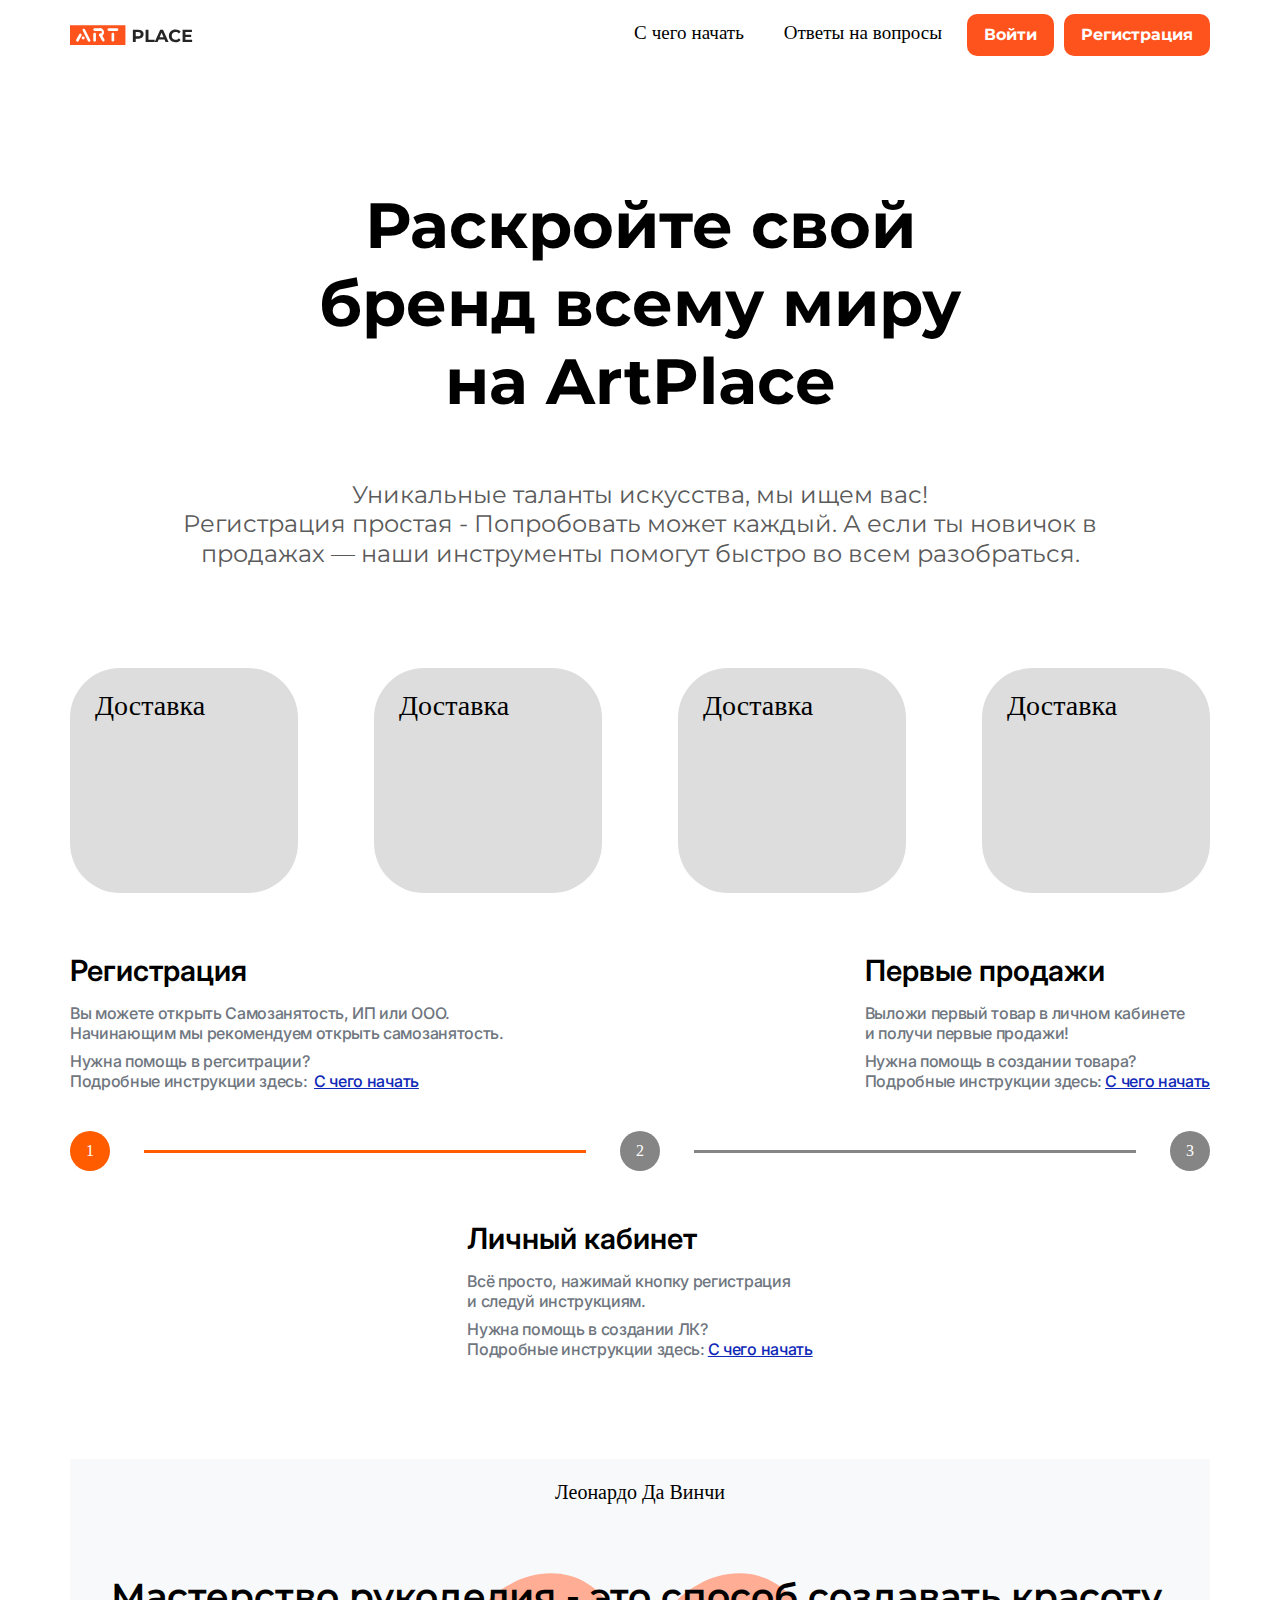
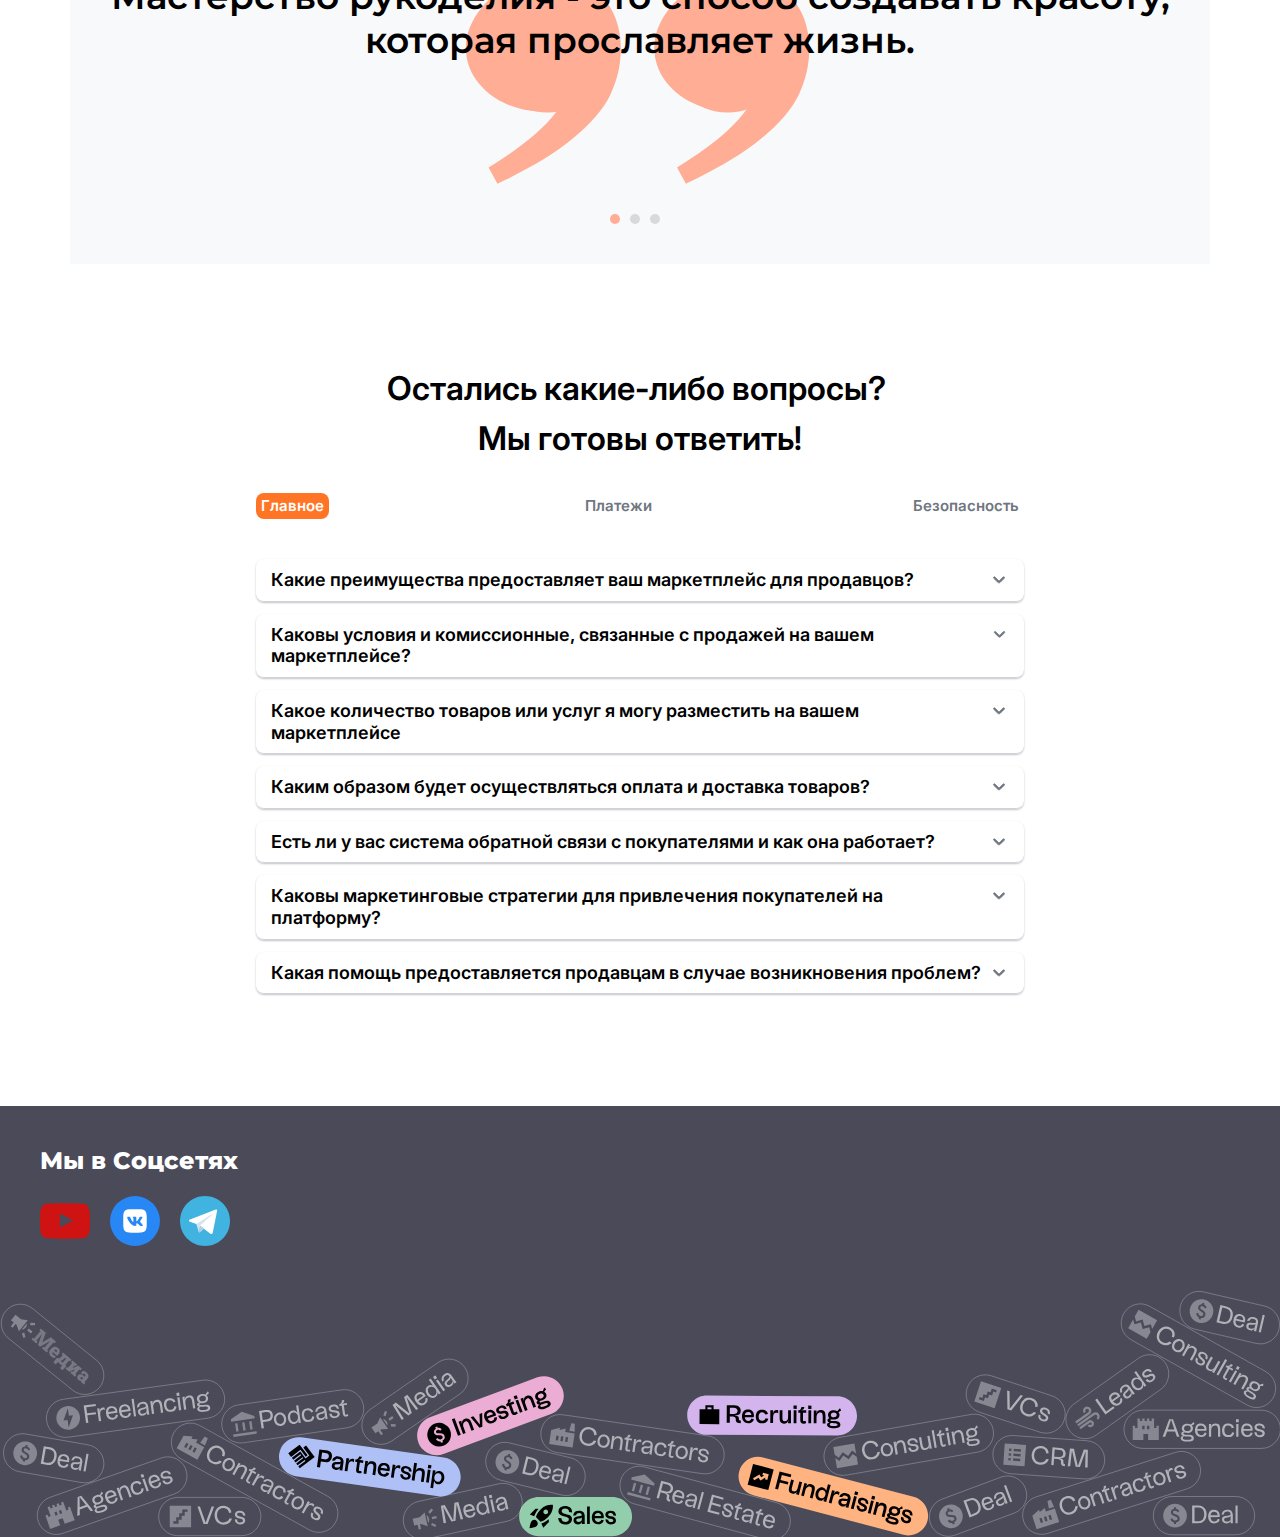
==== templates/index.html @ 3836bec3 "questions width" ====
<!DOCTYPE html>
<html lang="en">

<head>
	<meta charset="UTF-8">
	<meta name="viewport" content="width=device-width, initial-scale=1.0">
	<title>Document</title>
	<link rel="stylesheet" href="../assets/styles/style.css">
	<script src="../assets/scripts/main.js"></script>
</head>


<body>
	<header>
		<div class="header-container">
			<a href="/host">
				<div class="logo"><img src="../assets/icons/logo.svg" alt="logo" srcset=""></div>
			</a>
			<nav>
				<a href="/host/start">С чего начать</a>
				<a href="#questions">Ответы на вопросы</a>
				<a href="/host/app/signup" class="login">Войти</a>
				<a href="/host/app/signin" class="singin">Регистрация</a>
			</nav>



			<label class='burger' for="burger">
				<input type="checkbox" id="burger" onclick="showBar()" />
				<span></span>
				<span></span>
				<span></span>
			</label>
		</div>
	</header>
	<div class="bar_panel">
		<nav>
			<a href="/host/start">С чего начать</a>
			<a href="#questions">Ответы на вопросы</a>
			<a href="/host/app/signup" class="login">Войти</a>
			<a href="/host/app/signin" class="singin">Регистрация</a>
		</nav>
	</div>
	<main>
		<div class="big-title">
			<span>Раскройте свой</span> <span>бренд всему миру</span><span>на ArtPlace</span>
		</div>
		<div class="small-title">
			<span> Уникальные таланты искусства, мы ищем вас!</span>
			<span>Регистрация простая - Попробовать может каждый. А если ты новичок в</span>
			<span>продажах — наши инструменты помогут быстро во всем разобраться.</span>
		</div>
		<div class="delivery">
			<div class="">Доставка</div>
			<div class="">Доставка</div>
			<div class="">Доставка</div>
			<div class="">Доставка</div>
		</div>
		<div class="steps">
			<div class="first-line">
				<div class="box-1">
					<div class="title">Регистрация</div>
					<div class="description">
						Вы можете открыть Самозанятость, ИП или ООО. <br>
						Начинающим мы рекомендуем открыть самозанятость. <br>
						<div class="help">
							Нужна помощь в регситрации? <br>
							Подробные инструкции здесь: <a href="">С чего начать</a>
						</div>
					</div>
				</div>
				<div class="box-2">
					<div class="title">Первые продажи</div>
					<div class="description">
						Выложи первый товар в личном кабинете <br>
						и получи первые продажи! <br>
						<div class="help">
							Нужна помощь в создании товара?<br>
							Подробные инструкции здесь:<a href="">С чего начать</a>
						</div>
					</div>
				</div>
			</div>
			<div class="second-line">
				<span>1</span>
				<div class="line first"></div>
				<span>2</span>
				<div class="line"></div>
				<span>3</span>
			</div>
			<div class="third-line">
				<div class="box-3">
					<div class="title">Личный кабинет</div>
					<div class="description">
						Всё просто, нажимай кнопку регистрация<br>
						и следуй инструкциям. <br>
						<div class="help">
							Нужна помощь в создании ЛК?<br>
							Подробные инструкции здесь:<a href="">С чего начать</a>
						</div>
					</div>
				</div>
			</div>
		</div>
		<div class="quotes">
			<div class="quote" id="1">
				<div class="author">Леонардо Да Винчи</div>
				<div class="text">
					<div class="">Мастерство рукоделия - это способ создавать красоту,</div>
					<div class="">которая прославляет жизнь.</div>
				</div>
			</div>
			<div class="quote" id="2">
				<div class="author">Мэрилин Монро</div>
				<div class="text">
					<div class="">Рукоделие - это не только способ выразить себя, </div>
					<div class="">но и способ поделиться своим талантом с другими.</div>
				</div>
			</div>
			<div class="quote" id="3">
				<div class="author">Коко Шанель</div>
				<div class="text">Я не делаю моду. Я и есть мода <br>
					&nbsp; <br>
				</div>
			</div>
			<img src="../assets/icons/quote.svg" alt="" srcset="">
			<div class="points"><span id="1" class="active"></span><span id="2"></span><span id="3"></span></div>
		</div>
		<div class="questions" id="questions">
			<div class="title">Остались какие-либо вопросы? ​​​​​​​</div>
			<div class="title">Мы готовы ответить!</div>
			<div class="buttons">
				<button id="main" class="active" onclick="setQuestionPage('main')">Главное</button>
				<button id="payments" onclick="setQuestionPage('payments')">Платежи</button>
				<button id="security" onclick="setQuestionPage('security')">Безопасность</button>
			</div>
			<div class="list active" id="main">
				<div class="el">
					<details>
						<summary>Какие преимущества предоставляет ваш маркетплейс для продавцов? <div class="icon"><img src="../assets/icons/arrow.svg" alt="" srcset=""></div>
						</summary>
						В разработке.
					</details>
				</div>
				<div class="el">
					<details>
						<summary>Каковы условия и комиссионные, связанные с продажей на вашем маркетплейсе? <div class="icon">
								<img src="../assets/icons/arrow.svg" alt="" srcset=""></div>
						</summary>
						В разработке.
					</details>
				</div>
				<div class="el">
					<details>
						<summary>Какое количество товаров или услуг я могу разместить на вашем маркетплейсе <div class="icon">
							<img src="../assets/icons/arrow.svg" alt="" srcset=""></div>
						</summary>
						В разработке.
					</details>
				</div>
				<div class="el">
					<details>
						<summary>Каким образом будет осуществляться оплата и доставка товаров? <div class="icon"><img src="../assets/icons/arrow.svg" alt="" srcset=""></div>
						</summary>
						В разработке.
					</details>
				</div>
				<div class="el">
					<details>
						<summary>Есть ли у вас система обратной связи с покупателями и как она работает? <div class="icon"><img src="../assets/icons/arrow.svg" alt="" srcset="">
							</div>
						</summary>
						В разработке.
					</details>
				</div>
				<div class="el">
					<details>
						<summary>Каковы маркетинговые стратегии для привлечения покупателей на платформу? <div class="icon"><img src="../assets/icons/arrow.svg" alt="" srcset="">
							</div>
						</summary>
						В разработке.
					</details>
				</div>
				<div class="el">
					<details>
						<summary>Какая помощь предоставляется продавцам в случае возникновения проблем? <div class="icon"><img src="../assets/icons/arrow.svg" alt="" srcset="">
							</div>
						</summary>
						В разработке.
					</details>
				</div>
			</div>
			<div class="list" id="payments">
				В разработке.
			</div>
			<div class="list" id="security">
				В разработке.
			</div>
		</div>
		</div>
	</main>
	<footer>
		<div class="social-network">
			<div class="title">Мы в Соцсетях</div>
			<div class="social">
				<div class="icons">
					<a href=""><img src="../assets/icons/youtube.svg" alt="" srcset=""></a>
					<a href=""><img src="../assets/icons/vk.svg" alt="" srcset=""></a>
					<a href=""><img src="../assets/icons/telegram.svg" alt="" srcset=""></a>
				</div>
			</div>
		</div>
		<div class="icon"><img src="../assets/icons/footer.svg" alt="" srcset=""></div>
	</footer>


</html>
---- assets/styles/style.css ----
@import url('https://fonts.googleapis.com/css2?family=Inter:slnt,wght@-10..0,100..900&family=Montaga&display=swap');
@import url('https://fonts.googleapis.com/css2?family=Montserrat:ital,wght@0,100..900;1,100..900&display=swap');
@import url('https://fonts.googleapis.com/css2?family=Montaga&display=swap');
@import url('https://fonts.googleapis.com/css2?family=Kodchasan:ital,wght@0,200;0,300;0,400;0,500;0,600;0,700;1,200;1,300;1,400;1,500;1,600;1,700&display=swap');

* {
    margin: 0;
    padding: 0;
    box-sizing: border-box;
}

*,
*::before,
*::after {
    box-sizing: border-box;
}

* {
    margin: 0;
    padding: 0;
    border: 0 solid transparent;
}

html {
    -webkit-text-size-adjust: 100%;
}

body {
    min-height: 100vh;
    line-height: 1;
    text-rendering: optimizeSpeed;
}

img,
svg,
video,
canvas,
audio,
iframe,
embed,
object {
    display: block;
    max-width: 100%;
}

input,
button,
textarea,
select {
    font: inherit;
    line-height: inherit;
    color: inherit;
}

table {
    border-collapse: collapse;
    border-spacing: 0;
}

button,
[role="button"] {
    cursor: pointer;
    background-color: transparent;
    -webkit-tap-highlight-color: transparent;
}

a {
    cursor: pointer;
    color: inherit;
    text-decoration: inherit;
    -webkit-tap-highlight-color: transparent;
}

h1,
h2,
h3,
h4,
h5,
h6 {}

ol,
ul {
    list-style: none;
}

[type=date],
[type=datetime],
[type=datetime-local],
[type=email],
[type=month],
[type=number],
[type=password],
[type=search],
[type=tel],
[type=text],
[type=time],
[type=url],
[type=week],
textarea,
select {
    -webkit-appearance: none;
    -moz-appearance: none;
    appearance: none;
    width: 100%;
}

::-moz-placeholder {
    opacity: 1;
}

textarea {
    vertical-align: top;
    overflow: auto;
}

[type='checkbox'],
[type='radio'] {
    -webkit-appearance: none;
    -moz-appearance: none;
    appearance: none;
}

@media (prefers-reduced-motion: reduce) {
    html:focus-within {
        scroll-behavior: auto;
    }

    *,
    *::before,
    *::after {
        animation-duration: 0.01ms !important;
        animation-iteration-count: 1 !important;
        transition-duration: 0.01ms !important;
        scroll-behavior: auto !important;
    }
}

@media (min-width: 1024px) and (max-width: 1600px) {

    header {
        z-index: 10000;
        background-color: #fff;
        position: fixed;
        height: 70px;
        width: 100%;
        padding: 15px 70px;
    }

    header .header-container {
        width: 100%;
        height: 100%;
        display: flex;
        justify-content: space-between;
        align-items: center;
        flex-wrap: nowrap;
    }

    header a {
        width: auto;
        height: 100%;
        display: flex;
        align-items: center;
    }

    header a .logo {
        width: auto;
        height: 50%;
    }

    header a .logo img {
        width: auto;
        height: 100%;
    }

    header .header-container nav {
        width: auto;
        display: flex;
    }

    header .header-container nav a:hover {
        color: #FF531D;
    }

    header .header-container nav a {
        padding: 9px 15px;
        color: #000000;
        text-decoration: none;
        margin-left: 10px;
        font-family: Montaga;
        font-size: clamp(12px, 3vw, 19px);
        font-weight: 500;
        line-height: 19.71px;
        text-align: left;
    }

    header .header-container nav a.login,
    header .header-container nav a.singin {
        border-radius: 10px;
        background-color: #FF531D;
        color: #ffffff;
        transition: 1s ease-in-out;
        font-family: Montserrat;
        font-size: clamp(10px, 3vw, 16px);
        font-weight: 700;
        line-height: 19.5px;
        text-align: left;
        padding: 11px 17px;
    }

    header .header-container nav a.login:hover,
    header .header-container nav a.singin:hover {
        background-color: #c64018;
        transition: 1s ease-in-out;
        color: #ffffff;
    }

    .burger {
        display: none;
    }

    main {
        padding: 170px 70px 0px 70px;
        flex: 1 0 auto;
        width: 100%;
        height: auto;
    }

    main .big-title {
        width: 100%;
        display: flex;
        height: auto;
        font-family: Montserrat;
        font-size: 64px;
        font-weight: 700;
        line-height: 78.02px;
        text-align: center;
        align-items: center;
        flex-direction: column;
        margin-bottom: 60px;
    }

    main .small-title {
        color: #5A5A5A;
        width: 100%;
        display: flex;
        height: auto;
        font-family: Montserrat;
        font-size: 24px;
        font-weight: 400;
        line-height: 29.26px;
        text-align: center;
        align-items: center;
        flex-direction: column;
        margin-bottom: 100px;
    }

    main .delivery {
        display: grid;
        grid-template-columns: repeat(4, 20%);
        width: 100%;
        justify-content: space-between;
        margin-bottom: 60px;
        column-gap: calc(8% / 3);
    }

    main .delivery div {
        height: 25vh;
        width: 100%;
        border-radius: 50px;
        background-color: #DDDDDD;
        padding: 20px 25px;
        font-family: Montaga;
        font-size: 28px;
        font-weight: 400;
        line-height: 34.5px;
    }

    .steps {
        width: 100%;
        margin-bottom: 100px;
    }

    .steps div .title {
        font-size: 20px;
        font-weight: 600;
        margin-bottom: 15px;
        font-family: Inter;
        font-size: 29.1px;
        font-weight: 600;
        line-height: 35.2px;
        text-align: left;
    }

    .steps div .description {
        color: #6F7680;
        font-size: 14px;
        font-family: Inter;
        font-size: 16px;
        font-weight: 500;
        line-height: 20px;
        letter-spacing: -0.3199999928474426px;
        text-align: left;
    }

    .steps div .description .help {
        margin-top: 8px;
    }

    .steps div .description .help a {
        color: #0f28b7;
        text-decoration: underline;
        margin-left: 3px;
    }

    .steps .first-line {
        display: flex;
        justify-content: space-between;
    }

    .steps .second-line {
        margin-top: 40px;
        margin-bottom: 50px;
        display: flex;
        justify-content: space-between;
        align-items: center;
    }

    .second-line span {
        color: #fff;
        font-size: 16px;
        border-radius: 50%;
        background-color: #858585;
        width: 40px;
        height: 40px;
        display: flex;
        align-items: center;
        justify-content: center;
    }

    .line {
        width: calc(100% / 2 - 10vw);
        height: 3px;
        background-color: #858585;
    }

    .second-line span:first-child,
    .second-line .line.first {
        background-color: #FF5C00;
    }

    .steps .third-line {
        display: flex;
        justify-content: center;
    }

    .quotes {
        padding: 20px 0 40px 0;
        background-color: #F8F9FA;
        margin-bottom: 100px;
        width: 100%;
        height: auto;
        display: flex;
        flex-wrap: wrap;
        justify-content: center;
        align-items: center;
        flex-direction: column;
    }

    .quotes img {
        width: 50%;
        height: auto;
    }

    .quote {
        display: none;
        flex-direction: column;
        align-items: center;
        margin-bottom: -32%;
        position: relative;
    }

    .points {
        margin-top: 30px;
        display: flex;
    }

    .points span {
        display: flex;
        width: 10px;
        height: 10px;
        background-color: #D9D9D9;
        border-radius: 50%;
        margin-right: 10px;
    }

    .points span.active {
        background-color: #FFAD94;
    }

    .quotes .quote[id='1'] {
        display: flex;
    }

    .quote .author {
        font-family: Kodchasan;
        font-size: 20px;
        font-weight: 300;
        line-height: 26px;
        text-align: center;
        margin-bottom: 70px;
    }

    .quote .text {
        font-family: Montserrat;
        font-size: 36px;
        font-weight: 600;
        line-height: 43.88px;
        text-align: center;
        display: flex;
        flex-direction: column;
        align-items: center;
    }

    .questions {
        width: 100%;
        display: flex;
        flex-wrap: wrap;
        margin-bottom: 100px;
        justify-content: center;
    }

    .questions .title {
        font-family: Inter;
        font-size: 32.8px;
        font-weight: 600;
        line-height: 49.5px;
        width: 100%;
        display: flex;
        justify-content: center;

    }

    .questions .buttons {
        margin-top: 30px;
        display: flex;
        width: 60vw;
        margin-bottom: 40px;
        justify-content: space-between;

    }

    .questions .buttons button.active {
        background-color: #FF7425;
        color: #ffffff;
    }

    .questions .buttons button {
        color: #6F7680;
        padding: 5px;
        border-radius: 8px;
        font-family: Inter;
        font-size: 15px;
        font-weight: 600;
        line-height: 16px;
        text-align: left;
    }

    .list {
        display: none;
    }

    .questions .list.active {
        display: flex;
        width: 100%;
        flex-wrap: nowrap;
        flex-direction: column;
        align-items: center;
    }

    .questions .list .el {
        border-bottom: 1px solid #D0D4DA;
        box-shadow: 0px 1px 2px 0px #0E182440;
        border-radius: 8px;
        margin-bottom: 12px;
        width: 60vw;
        display: flex;
    }

    .questions .list .el details {
        padding: 10px 15px;
        display: flex;
    }

    details {
        width: 100%;
    }

    details>summary {
        list-style-type: none;
        font-family: Inter;
        font-size: 18px;
        font-weight: 600;
        line-height: 21.6px;
    }

    details>summary::-webkit-details-marker {
        display: none;
    }

    details>summary {
        display: flex;
        width: 100%;
        justify-content: space-between;
    }

    details>summary .icon img{
        width: 20px;
    }

    details[open]>summary .icon img {
        transform: rotate(180deg);
    }

    details[open]>summary {
        margin-bottom: 8px;
    }

    details[open]>summary .icon {
        transform: rotate(90deg);
    }

    footer {
        width: 100%;
        height: auto;
        flex: 0 0 auto;
        width: 100%;
        background-color: #4A4A59;
    }

    footer .social-network {
        padding: 40px;
        width: 100%;
        font-size: 20px;
        color: #ffffff;
        font-family: Montserrat;
        font-size: 24px;
        font-weight: 800;
        line-height: 29.26px;
    }

    .social {
        display: flex;
        margin-top: 20px;
    }

    .icons {
        display: flex;
    }

    .icons img {
        width: auto;
        height: 50px;
        margin-right: 20px;
    }

    footer .icon {
        width: 100%;
        height: auto;
    }

    footer .icon img {
        width: 100%;
        height: auto;
    }







}

@media (min-width: 768px) and (max-width: 1023px) {

    header {
        z-index: 10000;
        background-color: #fff;
        position: fixed;
        height: 50px;
        width: 100%;
        padding: 8px 30px;
    }

    header .header-container {
        width: 100%;
        height: 100%;
        display: flex;
        justify-content: space-between;
        align-items: center;
        flex-wrap: nowrap;
    }

    header a {
        width: auto;
        height: 100%;
        display: flex;
        align-items: center;
    }

    header a .logo {
        width: auto;
        height: 60%;
    }

    header a .logo img {
        width: auto;
        height: 100%;
    }

    header .header-container nav {
        width: auto;
        display: flex;
    }

    header .header-container nav a:hover {
        color: #FF531D;
    }

    header .header-container nav a {
        padding: 3px 8px;
        color: #000000;
        text-decoration: none;
        margin-left: 5px;
        font-family: Montaga;
        font-size: 10px;
        font-weight: 400;
        line-height: 19.71px;
        text-align: left;
    }

    header .header-container nav a.login,
    header .header-container nav a.singin {
        border-radius: 10px;
        background-color: #FF531D;
        color: #ffffff;
        transition: 1s ease-in-out;
        font-family: Montserrat;
        font-size: 10px;
        font-weight: 700;
        line-height: 19.5px;
        text-align: left;
        padding: 4px 9px;
    }

    header .header-container nav a.login:hover,
    header .header-container nav a.singin:hover {
        background-color: #c64018;
        transition: 1s ease-in-out;
        color: #ffffff;
    }

    .burger {
        display: none;
    }

    main {
        padding: 60px 30px 0px 30px;
        flex: 1 0 auto;
        width: 100%;
        height: auto;
    }

    main .big-title {
        width: 100%;
        display: flex;
        height: auto;
        font-family: Montserrat;
        font-size: 27px;
        font-weight: 700;
        line-height: 31px;
        text-align: center;
        align-items: center;
        flex-direction: column;
        margin-bottom: 50px;
    }

    main .small-title {
        color: #5A5A5A;
        width: 100%;
        display: flex;
        height: auto;
        font-family: Montserrat;
        font-size: 14px;
        font-weight: 400;
        line-height: 27px;
        text-align: center;
        align-items: center;
        flex-direction: column;
        margin-bottom: 60px;
    }

    main .delivery {
        display: grid;
        grid-template-columns: repeat(2, 30%);
        width: 100%;
        margin-bottom: 120px;
        align-items: center;
        align-content: space-between;
        justify-content: center;
        row-gap: 15%;
        column-gap: 10%;

    }

    main .delivery div {
        height: 25vh;
        width: 100%;
        border-radius: 50px;
        background-color: #DDDDDD;
        padding: 20px 25px;
        font-family: Montaga;
        font-size: 20px;
        font-weight: 400;
        line-height: 34.5px;
    }

    .steps {
        width: 100%;
        margin-bottom: 100px;
    }

    .steps .box-1,
    .box-2 {
        padding: 5px;
    }


    .steps div .title {
        margin-bottom: 15px;
        font-family: Inter;
        font-size: 16px;
        font-weight: 600;
        line-height: 35.2px;
        text-align: left;
    }

    .steps div .description {
        color: #6F7680;
        font-size: 14px;
        font-family: Inter;
        font-size: 12px;
        font-weight: 500;
        line-height: 20px;
        letter-spacing: -0.3199999928474426px;
        text-align: left;
        display: flex;
        flex-wrap: wrap;
        align-content: stretch;
        flex-direction: column;
    }

    .steps div .description .help {
        margin-top: 8px;
    }

    .steps div .description .help a {
        color: #0f28b7;
        text-decoration: underline;
        margin-left: 3px;
    }

    .steps .first-line {
        display: flex;
        justify-content: space-between;
    }

    .steps .second-line {
        margin-top: 40px;
        margin-bottom: 50px;
        display: flex;
        justify-content: space-between;
        align-items: center;
    }

    .second-line span {
        color: #fff;
        font-size: 16px;
        border-radius: 50%;
        background-color: #858585;
        width: 30px;
        height: 30px;
        display: flex;
        align-items: center;
        justify-content: center;
    }

    .line {
        width: calc(100% / 2 - (10vw + 30px));
        height: 3px;
        background-color: #858585;
    }

    .second-line span:first-child,
    .second-line .line.first {
        background-color: #FF5C00;
    }

    .steps .third-line {
        display: flex;
        justify-content: center;
    }

    .quotes {
        padding: 20px 0 40px 0;
        background-color: #F8F9FA;
        margin-bottom: 100px;
        width: 100%;
        height: auto;
        display: flex;
        flex-wrap: wrap;
        justify-content: center;
        align-items: center;
        flex-direction: column;
    }

    .quotes img {
        width: 50%;
        height: auto;
    }

    .quote {
        display: none;
        flex-direction: column;
        align-items: center;
        margin-bottom: -32%;
        position: relative;
    }

    .points {
        margin-top: 30px;
        display: flex;
    }

    .points span {
        display: flex;
        width: 10px;
        height: 10px;
        background-color: #D9D9D9;
        border-radius: 50%;
        margin-right: 10px;
    }

    .points span.active {
        background-color: #FFAD94;
    }

    .quotes .quote[id='1'] {
        display: flex;
    }

    .quote .author {
        font-family: Kodchasan;
        font-size: 16px;
        font-weight: 300;
        line-height: 26px;
        text-align: center;
        margin-bottom: 70px;
    }

    .quote .text {
        font-family: Montserrat;
        font-size: 22px;
        font-weight: 600;
        line-height: 43.88px;
        text-align: center;
        display: flex;
        flex-direction: column;
        align-items: center;
    }

    .questions {
        width: 100%;
        display: flex;
        flex-wrap: wrap;
        margin-bottom: 100px;
        justify-content: center;
    }

    .questions .title {
        font-family: Inter;
        font-size: 21px;
        font-weight: 600;
        line-height: 49.5px;
        width: 100%;
        display: flex;
        justify-content: center;

    }

    .questions .buttons {
        margin-top: 30px;
        display: flex;
        width: 60vw;
        margin-bottom: 40px;
        justify-content: space-between;

    }

    .questions .buttons button.active {
        background-color: #FF7425;
        color: #ffffff;
    }

    .questions .buttons button {
        color: #6F7680;
        padding: 5px;
        border-radius: 8px;
        font-family: Inter;
        font-size: 15px;
        font-weight: 600;
        line-height: 16px;
        text-align: left;
    }

    .list {
        display: none;
    }

    .questions .list.active {
        display: flex;
        width: 100%;
        flex-wrap: nowrap;
        flex-direction: column;
        align-items: center;
    }

    .questions .list .el {
        border-bottom: 1px solid #D0D4DA;
        box-shadow: 0px 1px 2px 0px #0E182440;
        border-radius: 8px;
        margin-bottom: 12px;
        width: 70vw;
        display: flex;
    }

    .questions .list .el details {
        padding: 10px 15px;
        display: flex;
    }

    details {
        width: 100%;
    }

    details>summary {
        list-style-type: none;
        font-family: Inter;
        font-size: 14px;
        font-weight: 600;
        line-height: 21.6px;
    }

    details>summary::-webkit-details-marker {
        display: none;
    }

    details>summary {
        display: flex;
        width: 100%;
        justify-content: space-between;
    }

    details>summary .icon img{
        width: 20px;
    }

    details[open]>summary .icon img {
        transform: rotate(180deg);
    }

    details[open]>summary {
        margin-bottom: 8px;
    }

    details[open]>summary .icon {
        transform: rotate(90deg);
    }

    footer {
        width: 100%;
        height: auto;
        flex: 0 0 auto;
        width: 100%;
        background-color: #4A4A59;
    }

    footer .social-network {
        padding: 40px;
        width: 100%;
        font-size: 20px;
        color: #ffffff;
        font-family: Montserrat;
        font-size: 24px;
        font-weight: 800;
        line-height: 29.26px;
    }

    .social {
        display: flex;
        margin-top: 20px;
    }

    .icons {
        display: flex;
    }

    .icons img {
        width: auto;
        height: 50px;
        margin-right: 20px;
    }

    footer .icon {
        width: 100%;
        height: auto;
    }

    footer .icon img {
        width: 100%;
        height: auto;
    }
}

@media (max-width: 767px) {



    header {
        z-index: 10000;
        background-color: #fff;
        position: fixed;
        height: 50px;
        width: 100%;
        padding: 8px 30px;
    }

    header .header-container {
        width: 100%;
        height: 100%;
        display: flex;
        justify-content: space-between;
        align-items: center;
        flex-wrap: nowrap;
    }

    header a {
        width: auto;
        height: 100%;
        display: flex;
        align-items: center;
    }

    header a .logo {
        width: clamp(40px, 20vw, 140px);
        height: auto;
    }

    header a .logo img {
        width: auto;
        height: 100%;
    }

    header .header-container nav {
        width: auto;
        display: flex;
    }

    header .header-container nav a:hover {
        color: #FF531D;
    }

    header .header-container nav a {
        display: none;
    }







    .burger {
        position: relative;
        width: 20px;
        height: 15px;
        background: transparent;
        cursor: pointer;
        display: block;
    }

    .burger input {
        display: none;
    }

    .burger span {
        display: block;
        position: absolute;
        height: 2px;
        width: 100%;
        background: black;
        border-radius: 9px;
        opacity: 1;
        left: 0;
        transform: rotate(0deg);
        transition: .25s ease-in-out;
    }

    .burger span:nth-of-type(1) {
        top: 0px;
        transform-origin: left center;
    }

    .burger span:nth-of-type(2) {
        top: 50%;
        transform: translateY(-50%);
        transform-origin: left center;
    }

    .burger span:nth-of-type(3) {
        top: 100%;
        transform-origin: left center;
        transform: translateY(-100%);
    }

    .burger input:checked~span:nth-of-type(1) {
        transform: rotate(45deg);
        top: 0px;
        left: 0px;
    }

    .burger input:checked~span:nth-of-type(2) {
        width: 0%;
        opacity: 0;
    }

    .burger input:checked~span:nth-of-type(3) {
        transform: rotate(-45deg);

    }

    .bar_panel {
        display: none;
    }

    .bar_panel.active {
        display: flex;
        width: 100vw;
        height: calc(100vh - 50px);
        position: fixed;
        bottom: 0;
        background-color: #fff;
        top: 50px;
        z-index: 10000;
        justify-content: center;
        align-items: center;
    }

    .bar_panel.active nav {
        display: flex;
        flex-wrap: wrap;
        flex-direction: column;
    }

    .bar_panel.active nav a {
        margin-bottom: 20px;

    }

    .bar_panel.active nav a {
        justify-content: center;
        color: #000000;
        text-decoration: none;
        display: flex;
        font-family: Montaga;

        font-weight: 500;
        line-height: 19.71px;
        text-align: left;
        font-size: clamp(16px, 3vw, 24px);
    }

    .bar_panel.active nav a.login,
    .bar_panel.active nav a.singin {
        display: flex;
        border-radius: 10px;
        background-color: #FF531D;
        color: #ffffff;
        transition: 1s ease-in-out;
        font-family: Montserrat;
        font-size: clamp(10px, 3vw, 16px);
        font-weight: 700;
        line-height: 19.5px;
        text-align: left;
        padding: 11px 17px;
        justify-content: center;
    }



    main {
        padding: 60px 30px 0px 30px;
        flex: 1 0 auto;
        width: 100%;
        height: auto;
    }

    main .big-title {
        width: 100%;
        display: flex;
        height: auto;
        font-family: Montserrat;
        font-size: 27px;
        font-weight: 700;
        line-height: 31px;
        text-align: center;
        align-items: center;
        flex-direction: column;
        margin-bottom: 50px;
    }

    main .small-title {
        color: #5A5A5A;
        width: 100%;
        display: flex;
        height: auto;
        font-family: Montserrat;
        font-size: 14px;
        font-weight: 400;
        line-height: 27px;
        text-align: center;
        align-items: center;
        flex-direction: column;
        margin-bottom: 100px;
    }

    main .delivery {
        display: grid;
        grid-template-columns: repeat(2, 40%);
        width: 100%;
        justify-content: center;
        margin-bottom: 60px;
        column-gap: calc(5%);
        row-gap: 5%;
    }

    main .delivery div {
        height: 25vh;
        width: 100%;
        border-radius: 50px;
        background-color: #DDDDDD;
        padding: 20px 25px;
        font-family: Montaga;
        font-size: 14px;
        font-weight: 400;
        line-height: 34.5px;
        font-family: Montaga;


    }

    .steps {
        width: 100%;
        margin-bottom: 100px;
    }

    .steps .box-1,
    .box-2 {
        padding: 5px;
    }


    .steps div .title {
        margin-bottom: 15px;
        font-family: Inter;
        font-size: 16px;
        font-weight: 600;
        line-height: 35.2px;
        text-align: left;

    }

    .steps .third-line .box-3 .title {
        display: flex;
        justify-content: center;
    }

    .steps div .description {
        color: #6F7680;
        font-size: 14px;
        font-family: Inter;
        font-size: 12px;
        font-weight: 500;
        line-height: 20px;
        letter-spacing: -0.3199999928474426px;
        text-align: left;
        display: flex;
        flex-wrap: wrap;
        align-content: stretch;
    }

    .steps div .description .help {
        margin-top: 8px;
    }

    .steps div .description .help a {
        color: #0f28b7;
        text-decoration: underline;
        margin-left: 3px;
    }

    .steps .first-line {
        display: flex;
        justify-content: space-between;
    }

    .steps .second-line {
        margin-top: 40px;
        margin-bottom: 50px;
        display: flex;
        justify-content: space-between;
        align-items: center;
    }

    .second-line span {
        color: #fff;
        font-size: 16px;
        border-radius: 50%;
        background-color: #858585;
        width: 30px;
        height: 30px;
        display: flex;
        align-items: center;
        justify-content: center;
    }

    .line {
        width: calc(100% / 2 - (10vw + 30px));
        height: 3px;
        background-color: #858585;
    }

    .second-line span:first-child,
    .second-line .line.first {
        background-color: #FF5C00;
    }

    .steps .third-line {
        display: flex;
        justify-content: center;
    }

    .steps div .description {
        color: #6F7680;
        font-size: 14px;
        font-family: Inter;
        font-size: 12px;
        font-weight: 500;
        line-height: 20px;
        letter-spacing: -0.3199999928474426px;
        text-align: left;
        display: flex;
        flex-wrap: wrap;
        align-content: stretch;
        flex-direction: column;
    }

    .quotes {
        padding: 20px 0 40px 0;
        background-color: #F8F9FA;
        margin-bottom: 100px;
        width: 100%;
        height: auto;
        display: flex;
        flex-wrap: wrap;
        justify-content: center;
        align-items: center;
        flex-direction: column;
    }

    .quotes img {
        width: 50%;
        height: auto;
    }

    .quote {
        display: none;
        flex-direction: column;
        align-items: center;
        margin-bottom: -32%;
        position: relative;
    }

    .points {
        margin-top: 30px;
        display: flex;
    }

    .points span {
        display: flex;
        width: 10px;
        height: 10px;
        background-color: #D9D9D9;
        border-radius: 50%;
        margin-right: 10px;
    }

    .points span.active {
        background-color: #FFAD94;
    }

    .quotes .quote[id='1'] {
        display: flex;
    }

    .quote .author {
        font-family: Kodchasan;
        font-size: 16px;
        font-weight: 300;
        line-height: 26px;
        text-align: center;
        margin-bottom: 70px;
    }

    .quote .text {
        font-family: Montserrat;
        font-size: 22px;
        font-weight: 600;
        line-height: 43.88px;
        text-align: center;
        display: flex;
        flex-direction: column;
        align-items: center;
    }

    .questions {
        width: 100%;
        display: flex;
        flex-wrap: wrap;
        margin-bottom: 100px;
        justify-content: center;
    }

    .questions .title {
        font-family: Inter;
        font-size: clamp(12px, 4vw, 18px);
        font-weight: 600;
        line-height: 30px;
        width: 100%;
        display: flex;
        justify-content: center;

    }

 


    

    .questions .buttons {
        margin-top: 30px;
        display: flex;
        width: 80vw;
        margin-bottom: 40px;
        justify-content: space-between;

    }

    .questions .buttons button.active {
        background-color: #FF7425;
        color: #ffffff;
    }

    .questions .buttons button {
        color: #6F7680;
        padding: 5px;
        border-radius: 8px;
        font-family: Inter;
        font-size: clamp(8px, 3vw, 15px);
        font-weight: 600;
        line-height: 16px;
        text-align: left;
    }

    .list {
        display: none;
    }

    .questions .list.active {
        display: flex;
        width: 100%;
        flex-wrap: nowrap;
        flex-direction: column;
        align-items: center;
    }

    .questions .list .el {
        border-bottom: 1px solid #D0D4DA;
        box-shadow: 0px 1px 2px 0px #0E182440;
        border-radius: 8px;
        margin-bottom: 12px;
        width: 80vw;
        display: flex;
    }

    .questions .list .el details {
        padding: 5px 8px;
        display: flex;
    }

    details {
        width: 100%;
    }

    details>summary {
        list-style-type: none;
        font-family: Inter;
        font-size: clamp(6px, 3vw, 12px);
        font-weight: 600;
        line-height: 21.6px;
    }

    details>summary::-webkit-details-marker {
        display: none;
    }

    details>summary {
        display: flex;
        width: 100%;
        justify-content: space-between;
    }

    details[open]>summary {
        margin-bottom: 8px;
    }
    details>summary .icon img{
        width: 20px;
    }

    details[open]>summary .icon img {
        transform: rotate(180deg);
    }

    footer {
        width: 100%;
        height: auto;
        flex: 0 0 auto;
        width: 100%;
        background-color: #4A4A59;
    }

    footer .social-network {
        padding: 40px;
        width: 100%;
        font-size: 20px;
        color: #ffffff;
        font-family: Montserrat;
        font-size: clamp(12px, 4vw, 18px);
        font-weight: 800;

    }

    .social {
        display: flex;
        margin-top: 10px;
    }

    .icons {
        display: flex;
    }

    .icons img {
        width: auto;
        height: clamp(10px, 16vw, 25px);
        margin-right: 20px;
    }

    footer .icon {
        width: 100%;
        height: auto;
    }

    footer .icon img {
        width: 100%;
        height: auto;
    }
}
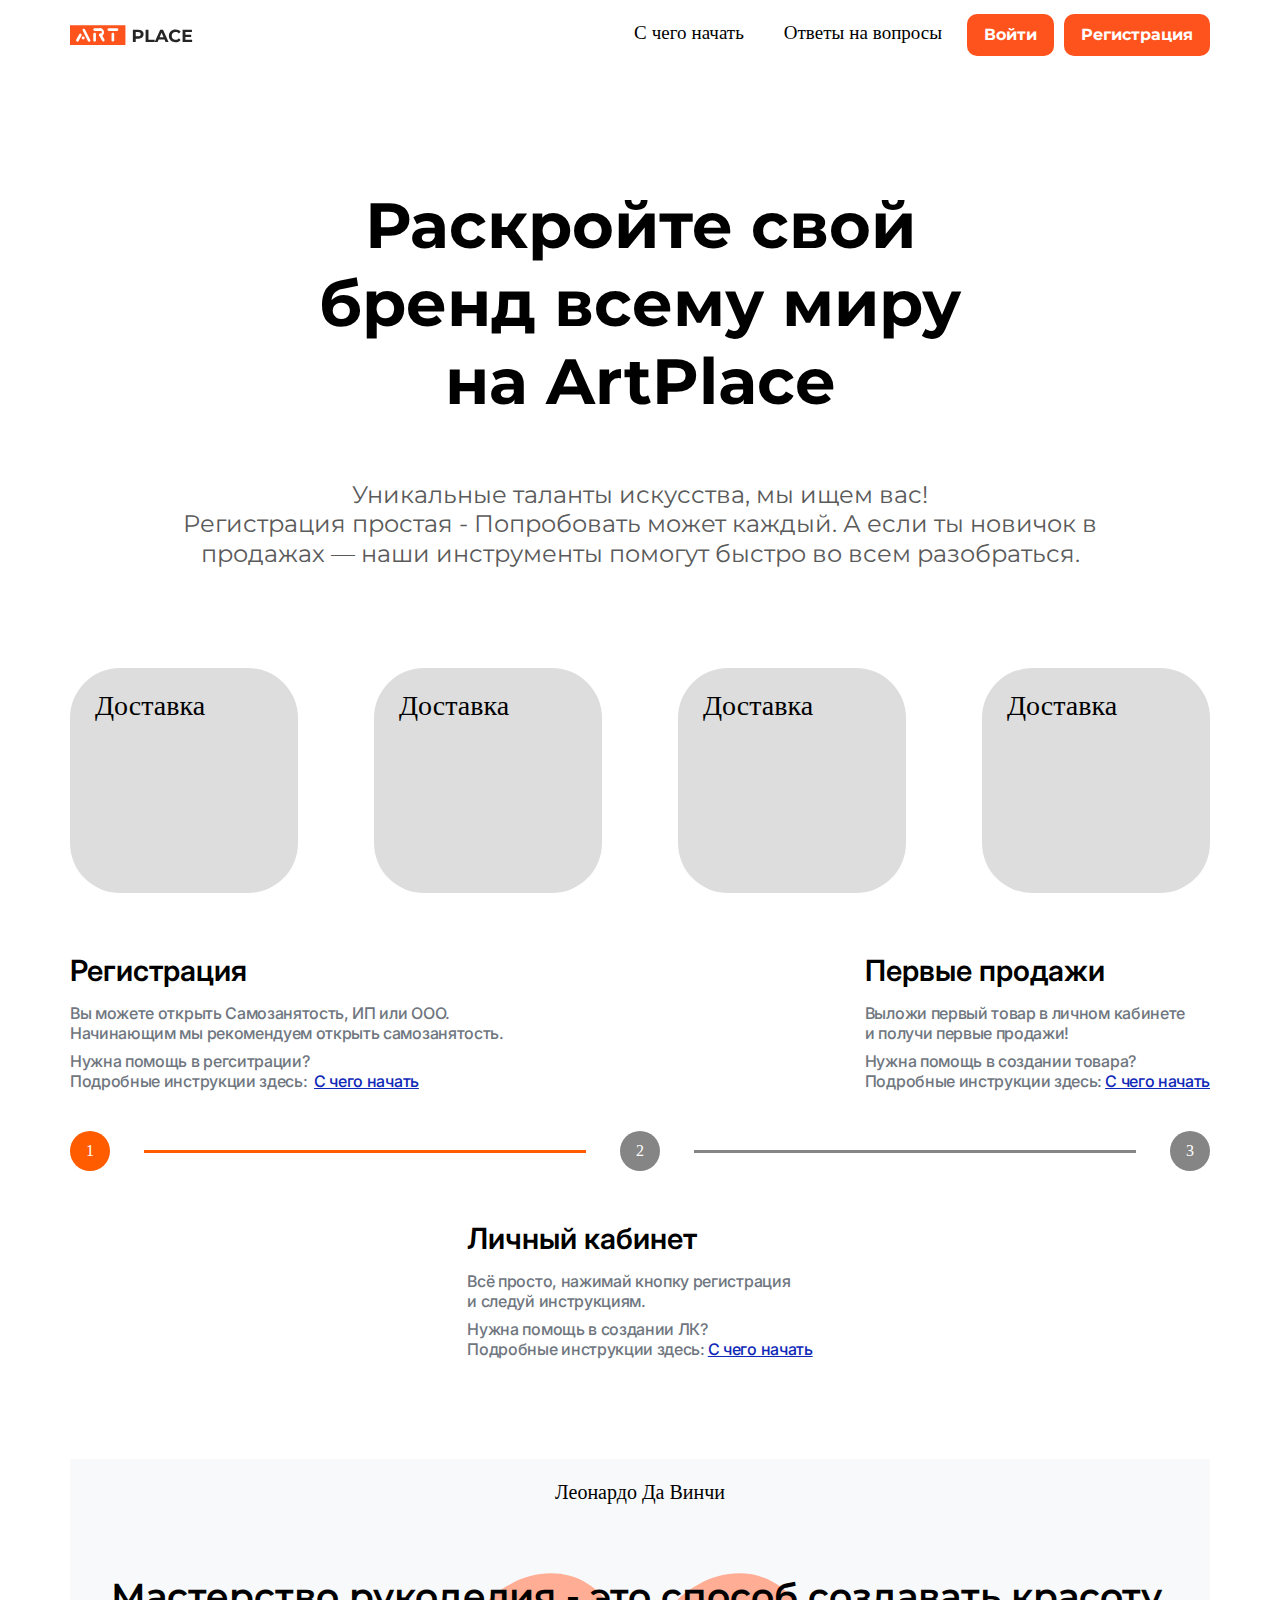
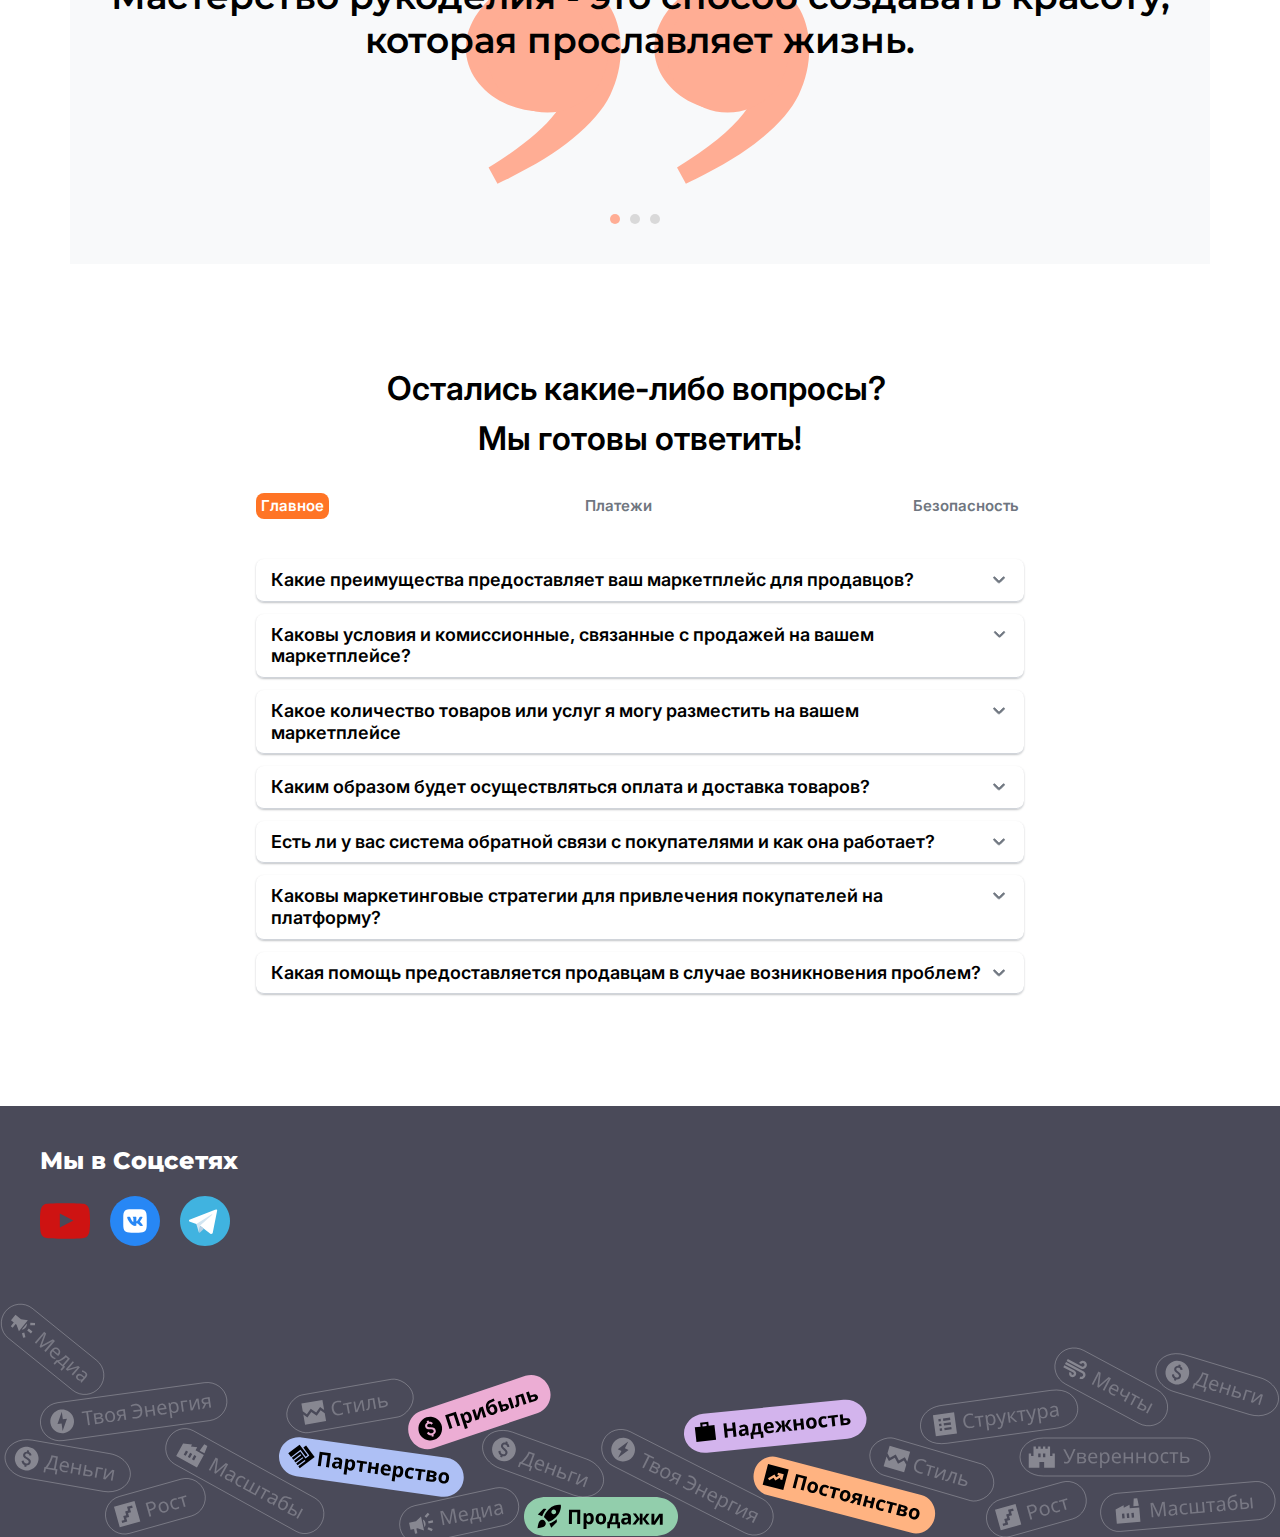
==== commit 03d33963: "favicon" ====
--- a/templates/index.html
+++ b/templates/index.html
@@ -6,6 +6,7 @@
 	<meta name="viewport" content="width=device-width, initial-scale=1.0">
 	<title>Document</title>
 	<link rel="stylesheet" href="../assets/styles/style.css">
+	<link rel="icon" type="image/svg+xml" href="../assets/icons/icon.svg">
 	<script src="../assets/scripts/main.js"></script>
 </head>
 
@@ -214,4 +215,4 @@
 	</footer>
 
 
-</html>+</html>
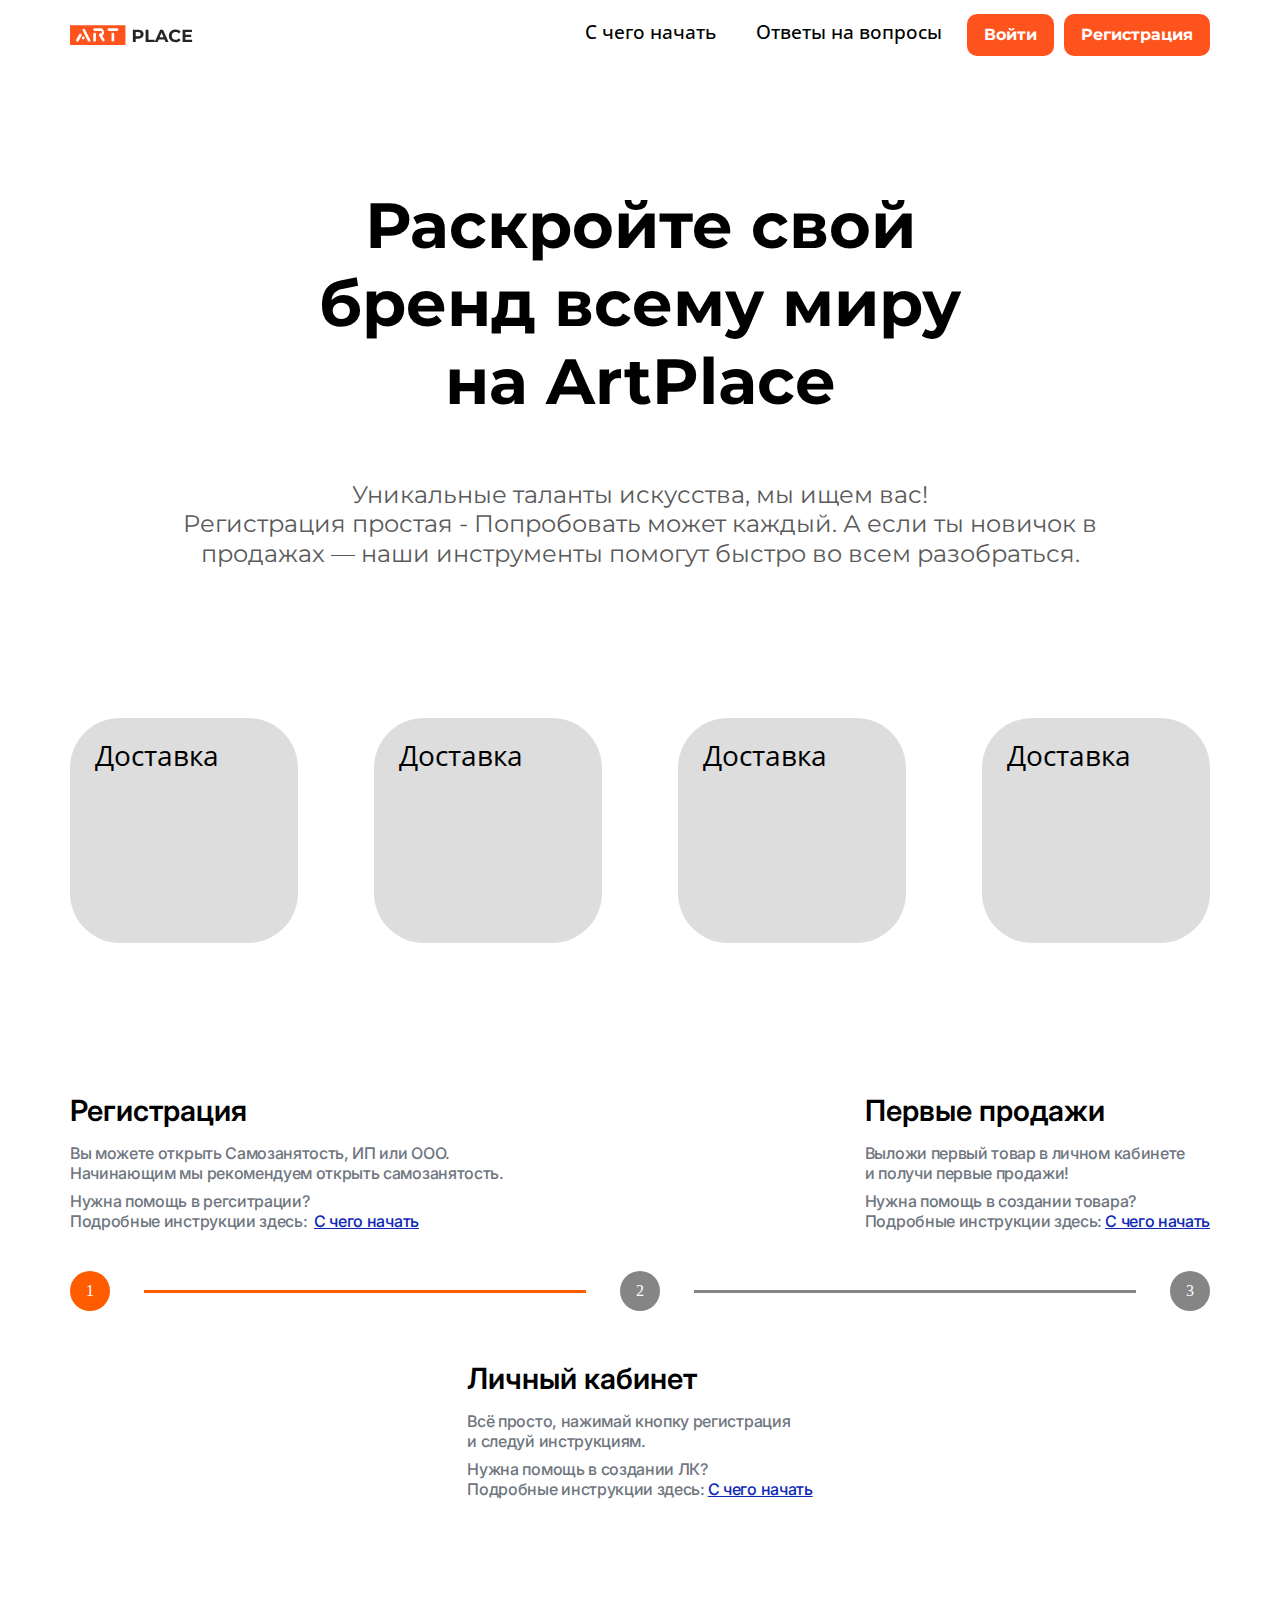
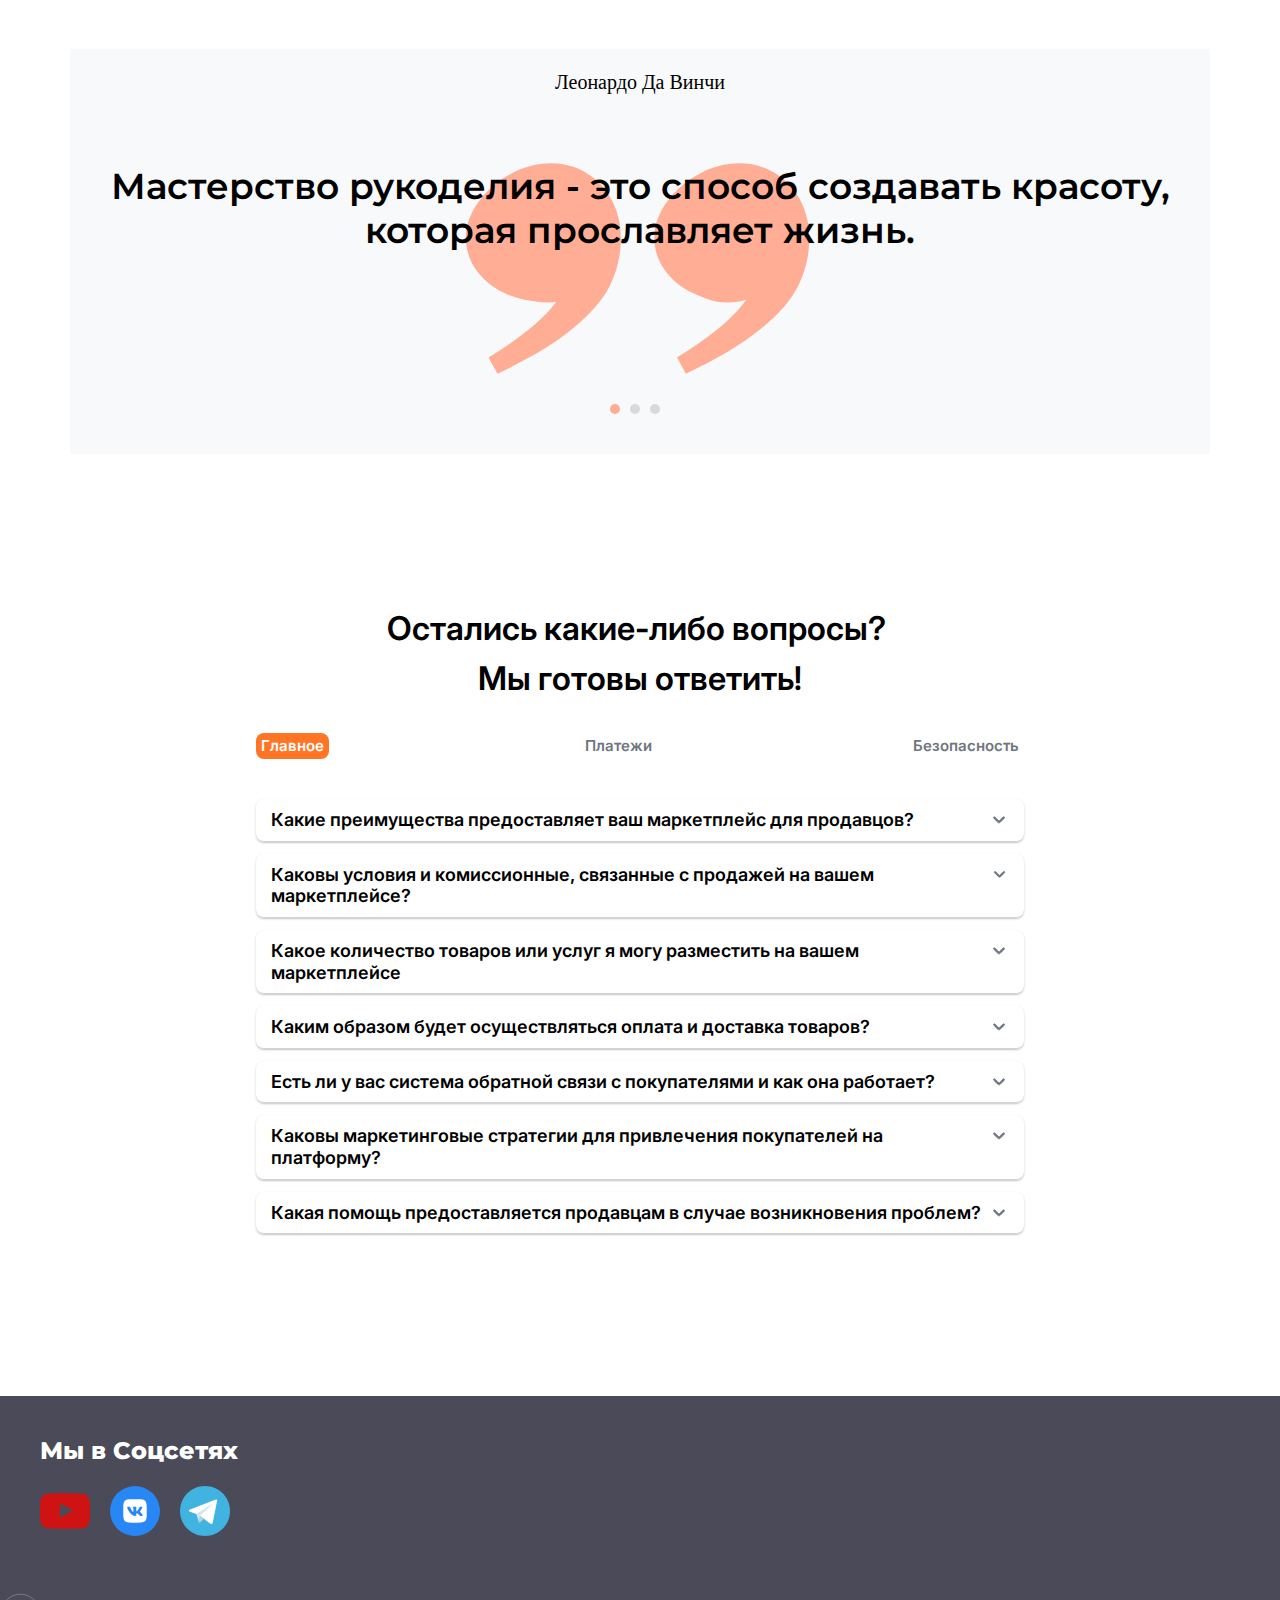
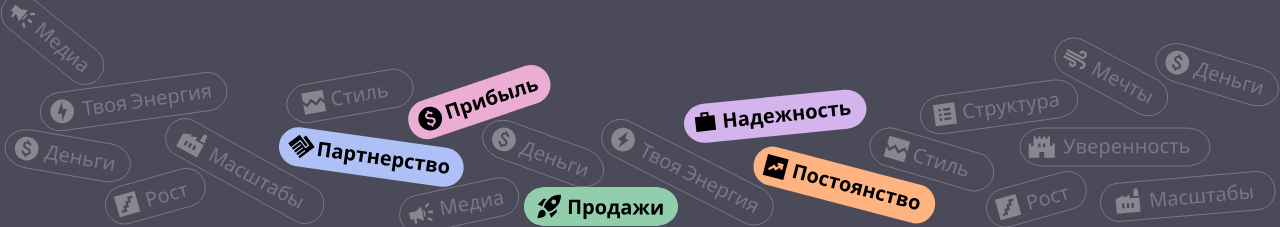
==== commit 152dc34c: "info bar" ====
--- a/templates/index.html
+++ b/templates/index.html
@@ -103,6 +103,50 @@
 				</div>
 			</div>
 		</div>
+		<div class="stepsMobile">
+<div class="first-line">
+			<div class="box-1">
+				<div class="title">Регистрация</div>
+				<div class="description">
+					Вы можете открыть Самозанятость, ИП или ООО. <br>
+					Начинающим мы рекомендуем открыть самозанятость. <br>
+					<div class="help">
+						Нужна помощь в регситрации? <br>
+						Подробные инструкции здесь: <a href="">С чего начать</a>
+					</div>
+				</div>
+			</div>
+			<div class="box-2">
+				<div class="title">Первые продажи</div>
+				<div class="description">
+					Выложи первый товар в личном кабинете <br>
+					и получи первые продажи! <br>
+					<div class="help">
+						Нужна помощь в создании товара?<br>
+						Подробные инструкции здесь:<a href="">С чего начать</a>
+					</div>
+				</div>
+			</div>
+			<div class="box-3">
+				<div class="title">Личный кабинет</div>
+				<div class="description">
+					Всё просто, нажимай кнопку регистрация<br>
+					и следуй инструкциям. <br>
+					<div class="help">
+						Нужна помощь в создании ЛК?<br>
+						Подробные инструкции здесь:<a href="">С чего начать</a>
+					</div>
+				</div>
+			</div>
+			</div>
+			<div class="second-line">
+				<span>1</span>
+				<div class="line first"></div>
+				<span>2</span>
+				<div class="line"></div>
+				<span>3</span>
+			</div>
+		</div>
 		<div class="quotes">
 			<div class="quote" id="1">
 				<div class="author">Леонардо Да Винчи</div>
@@ -138,7 +182,8 @@
 			<div class="list active" id="main">
 				<div class="el">
 					<details>
-						<summary>Какие преимущества предоставляет ваш маркетплейс для продавцов? <div class="icon"><img src="../assets/icons/arrow.svg" alt="" srcset=""></div>
+						<summary>Какие преимущества предоставляет ваш маркетплейс для продавцов? <div class="icon"><img
+									src="../assets/icons/arrow.svg" alt="" srcset=""></div>
 						</summary>
 						В разработке.
 					</details>
@@ -146,7 +191,8 @@
 				<div class="el">
 					<details>
 						<summary>Каковы условия и комиссионные, связанные с продажей на вашем маркетплейсе? <div class="icon">
-								<img src="../assets/icons/arrow.svg" alt="" srcset=""></div>
+								<img src="../assets/icons/arrow.svg" alt="" srcset="">
+							</div>
 						</summary>
 						В разработке.
 					</details>
@@ -154,37 +200,42 @@
 				<div class="el">
 					<details>
 						<summary>Какое количество товаров или услуг я могу разместить на вашем маркетплейсе <div class="icon">
-							<img src="../assets/icons/arrow.svg" alt="" srcset=""></div>
-						</summary>
-						В разработке.
-					</details>
-				</div>
-				<div class="el">
-					<details>
-						<summary>Каким образом будет осуществляться оплата и доставка товаров? <div class="icon"><img src="../assets/icons/arrow.svg" alt="" srcset=""></div>
-						</summary>
-						В разработке.
-					</details>
-				</div>
-				<div class="el">
-					<details>
-						<summary>Есть ли у вас система обратной связи с покупателями и как она работает? <div class="icon"><img src="../assets/icons/arrow.svg" alt="" srcset="">
-							</div>
-						</summary>
-						В разработке.
-					</details>
-				</div>
-				<div class="el">
-					<details>
-						<summary>Каковы маркетинговые стратегии для привлечения покупателей на платформу? <div class="icon"><img src="../assets/icons/arrow.svg" alt="" srcset="">
-							</div>
-						</summary>
-						В разработке.
-					</details>
-				</div>
-				<div class="el">
-					<details>
-						<summary>Какая помощь предоставляется продавцам в случае возникновения проблем? <div class="icon"><img src="../assets/icons/arrow.svg" alt="" srcset="">
+								<img src="../assets/icons/arrow.svg" alt="" srcset="">
+							</div>
+						</summary>
+						В разработке.
+					</details>
+				</div>
+				<div class="el">
+					<details>
+						<summary>Каким образом будет осуществляться оплата и доставка товаров? <div class="icon"><img
+									src="../assets/icons/arrow.svg" alt="" srcset=""></div>
+						</summary>
+						В разработке.
+					</details>
+				</div>
+				<div class="el">
+					<details>
+						<summary>Есть ли у вас система обратной связи с покупателями и как она работает? <div class="icon"><img
+									src="../assets/icons/arrow.svg" alt="" srcset="">
+							</div>
+						</summary>
+						В разработке.
+					</details>
+				</div>
+				<div class="el">
+					<details>
+						<summary>Каковы маркетинговые стратегии для привлечения покупателей на платформу? <div class="icon"><img
+									src="../assets/icons/arrow.svg" alt="" srcset="">
+							</div>
+						</summary>
+						В разработке.
+					</details>
+				</div>
+				<div class="el">
+					<details>
+						<summary>Какая помощь предоставляется продавцам в случае возникновения проблем? <div class="icon"><img
+									src="../assets/icons/arrow.svg" alt="" srcset="">
 							</div>
 						</summary>
 						В разработке.
@@ -215,4 +266,4 @@
 	</footer>
 
 
-</html>
+</html>--- a/assets/styles/style.css
+++ b/assets/styles/style.css
@@ -2,6 +2,7 @@
 @import url('https://fonts.googleapis.com/css2?family=Montserrat:ital,wght@0,100..900;1,100..900&display=swap');
 @import url('https://fonts.googleapis.com/css2?family=Montaga&display=swap');
 @import url('https://fonts.googleapis.com/css2?family=Kodchasan:ital,wght@0,200;0,300;0,400;0,500;0,600;0,700;1,200;1,300;1,400;1,500;1,600;1,700&display=swap');
+@import url('https://fonts.googleapis.com/css2?family=Open+Sans:ital,wght@0,300..800;1,300..800&display=swap');
 
 * {
     margin: 0;
@@ -186,7 +187,7 @@
         color: #000000;
         text-decoration: none;
         margin-left: 10px;
-        font-family: Montaga;
+        font-family: "Open Sans", sans-serif;
         font-size: clamp(12px, 3vw, 19px);
         font-weight: 500;
         line-height: 19.71px;
@@ -251,7 +252,7 @@
         text-align: center;
         align-items: center;
         flex-direction: column;
-        margin-bottom: 100px;
+        margin-bottom: 150px;
     }
 
     main .delivery {
@@ -259,7 +260,7 @@
         grid-template-columns: repeat(4, 20%);
         width: 100%;
         justify-content: space-between;
-        margin-bottom: 60px;
+        margin-bottom: 150px;
         column-gap: calc(8% / 3);
     }
 
@@ -269,15 +270,18 @@
         border-radius: 50px;
         background-color: #DDDDDD;
         padding: 20px 25px;
-        font-family: Montaga;
+        font-family: "Open Sans", sans-serif;
         font-size: 28px;
         font-weight: 400;
         line-height: 34.5px;
     }
+    .stepsMobile{
+        display: none;
+    }
 
     .steps {
         width: 100%;
-        margin-bottom: 100px;
+        margin-bottom: 150px;
     }
 
     .steps div .title {
@@ -356,7 +360,7 @@
     .quotes {
         padding: 20px 0 40px 0;
         background-color: #F8F9FA;
-        margin-bottom: 100px;
+        margin-bottom: 150px;
         width: 100%;
         height: auto;
         display: flex;
@@ -425,7 +429,7 @@
         width: 100%;
         display: flex;
         flex-wrap: wrap;
-        margin-bottom: 100px;
+        margin-bottom: 150px;
         justify-content: center;
     }
 
@@ -513,7 +517,7 @@
         justify-content: space-between;
     }
 
-    details>summary .icon img{
+    details>summary .icon img {
         width: 20px;
     }
 
@@ -525,9 +529,7 @@
         margin-bottom: 8px;
     }
 
-    details[open]>summary .icon {
-        transform: rotate(90deg);
-    }
+
 
     footer {
         width: 100%;
@@ -632,7 +634,7 @@
         color: #000000;
         text-decoration: none;
         margin-left: 5px;
-        font-family: Montaga;
+        font-family: "Open Sans", sans-serif;
         font-size: 10px;
         font-weight: 400;
         line-height: 19.71px;
@@ -719,15 +721,18 @@
         border-radius: 50px;
         background-color: #DDDDDD;
         padding: 20px 25px;
-        font-family: Montaga;
+        font-family: "Open Sans", sans-serif;
         font-size: 20px;
         font-weight: 400;
         line-height: 34.5px;
     }
+    .stepsMobile{
+        display: none;
+    }
 
     .steps {
         width: 100%;
-        margin-bottom: 100px;
+        margin-bottom: 150px;
     }
 
     .steps .box-1,
@@ -971,7 +976,7 @@
         justify-content: space-between;
     }
 
-    details>summary .icon img{
+    details>summary .icon img {
         width: 20px;
     }
 
@@ -1182,7 +1187,7 @@
         color: #000000;
         text-decoration: none;
         display: flex;
-        font-family: Montaga;
+        font-family: "Open Sans", sans-serif;
 
         font-weight: 500;
         line-height: 19.71px;
@@ -1209,7 +1214,7 @@
 
 
     main {
-        padding: 60px 30px 0px 30px;
+        padding: 60px 0px 0px 0px;
         flex: 1 0 auto;
         width: 100%;
         height: auto;
@@ -1227,9 +1232,11 @@
         align-items: center;
         flex-direction: column;
         margin-bottom: 50px;
+        padding: 0px 30px 0px 30px;
     }
 
     main .small-title {
+        padding: 0px 30px 0px 30px;
         color: #5A5A5A;
         width: 100%;
         display: flex;
@@ -1241,10 +1248,11 @@
         text-align: center;
         align-items: center;
         flex-direction: column;
-        margin-bottom: 100px;
+        margin-bottom: 150px;
     }
 
     main .delivery {
+        padding: 0px 30px 0px 30px;
         display: grid;
         grid-template-columns: repeat(2, 40%);
         width: 100%;
@@ -1255,32 +1263,34 @@
     }
 
     main .delivery div {
-        height: 25vh;
+        height: 20vh;
         width: 100%;
         border-radius: 50px;
         background-color: #DDDDDD;
         padding: 20px 25px;
-        font-family: Montaga;
+        font-family: "Open Sans", sans-serif;
         font-size: 14px;
         font-weight: 400;
         line-height: 34.5px;
-        font-family: Montaga;
-
-
+
+
+    }
+    .stepsMobile{
+        display: flex;
+        padding: 0px 30px 0px 30px;
+        width: 100%;
+        margin-bottom: 100px;
     }
 
     .steps {
-        width: 100%;
-        margin-bottom: 100px;
-    }
-
-    .steps .box-1,
-    .box-2 {
-        padding: 5px;
-    }
-
-
-    .steps div .title {
+        display: none;
+
+    }
+
+
+
+
+    .stepsMobile div .title {
         margin-bottom: 15px;
         font-family: Inter;
         font-size: 16px;
@@ -1290,7 +1300,77 @@
 
     }
 
-    .steps .third-line .box-3 .title {
+
+
+    .stepsMobile div .description {
+        color: #6F7680;
+        font-size: 14px;
+        font-family: Inter;
+        font-size: 12px;
+        font-weight: 500;
+        line-height: 20px;
+        letter-spacing: -0.3199999928474426px;
+        text-align: left;
+        display: flex;
+        flex-wrap: wrap;
+        align-content: stretch;
+    }
+    .box-1,.box-2, .box-3{
+        height: 33.3333%;
+        margin-bottom: 45px;
+    }
+    .box-3{
+        margin: 0;
+    }
+
+    .stepsMobile div .description .help {
+        margin-top: 6px;
+    }
+
+    .stepsMobile div .description .help a {
+        color: #0f28b7;
+        text-decoration: underline;
+        margin-left: 3px;
+    }
+
+    .stepsMobile .first-line {
+        display: flex;
+        justify-content: space-between;
+        flex-direction: column;
+    }
+
+    .stepsMobile .second-line {
+    display: flex;
+    align-items: center;
+    flex-wrap: nowrap;
+    flex-direction: column;
+    justify-content: space-between;
+    }
+
+    .second-line span {
+        color: #fff;
+        font-size: 16px;
+        border-radius: 50%;
+        background-color: #858585;
+        width: 30px;
+        height: 30px;
+        display: flex;
+        align-items: center;
+        justify-content: center;
+    }
+
+    .line {
+        height: calc(100% / 2 - (  60px));
+        width: 3px;
+        background-color: #858585;
+    }
+
+    .second-line span:first-child,
+    .second-line .line.first {
+        background-color: #FF5C00;
+    }
+
+    .steps .third-line {
         display: flex;
         justify-content: center;
     }
@@ -1307,71 +1387,6 @@
         display: flex;
         flex-wrap: wrap;
         align-content: stretch;
-    }
-
-    .steps div .description .help {
-        margin-top: 8px;
-    }
-
-    .steps div .description .help a {
-        color: #0f28b7;
-        text-decoration: underline;
-        margin-left: 3px;
-    }
-
-    .steps .first-line {
-        display: flex;
-        justify-content: space-between;
-    }
-
-    .steps .second-line {
-        margin-top: 40px;
-        margin-bottom: 50px;
-        display: flex;
-        justify-content: space-between;
-        align-items: center;
-    }
-
-    .second-line span {
-        color: #fff;
-        font-size: 16px;
-        border-radius: 50%;
-        background-color: #858585;
-        width: 30px;
-        height: 30px;
-        display: flex;
-        align-items: center;
-        justify-content: center;
-    }
-
-    .line {
-        width: calc(100% / 2 - (10vw + 30px));
-        height: 3px;
-        background-color: #858585;
-    }
-
-    .second-line span:first-child,
-    .second-line .line.first {
-        background-color: #FF5C00;
-    }
-
-    .steps .third-line {
-        display: flex;
-        justify-content: center;
-    }
-
-    .steps div .description {
-        color: #6F7680;
-        font-size: 14px;
-        font-family: Inter;
-        font-size: 12px;
-        font-weight: 500;
-        line-height: 20px;
-        letter-spacing: -0.3199999928474426px;
-        text-align: left;
-        display: flex;
-        flex-wrap: wrap;
-        align-content: stretch;
         flex-direction: column;
     }
 
@@ -1444,6 +1459,7 @@
     }
 
     .questions {
+        padding: 0px 30px 0px 30px;
         width: 100%;
         display: flex;
         flex-wrap: wrap;
@@ -1462,10 +1478,10 @@
 
     }
 
- 
-
-
-    
+
+
+
+
 
     .questions .buttons {
         margin-top: 30px;
@@ -1543,7 +1559,8 @@
     details[open]>summary {
         margin-bottom: 8px;
     }
-    details>summary .icon img{
+
+    details>summary .icon img {
         width: 20px;
     }
 
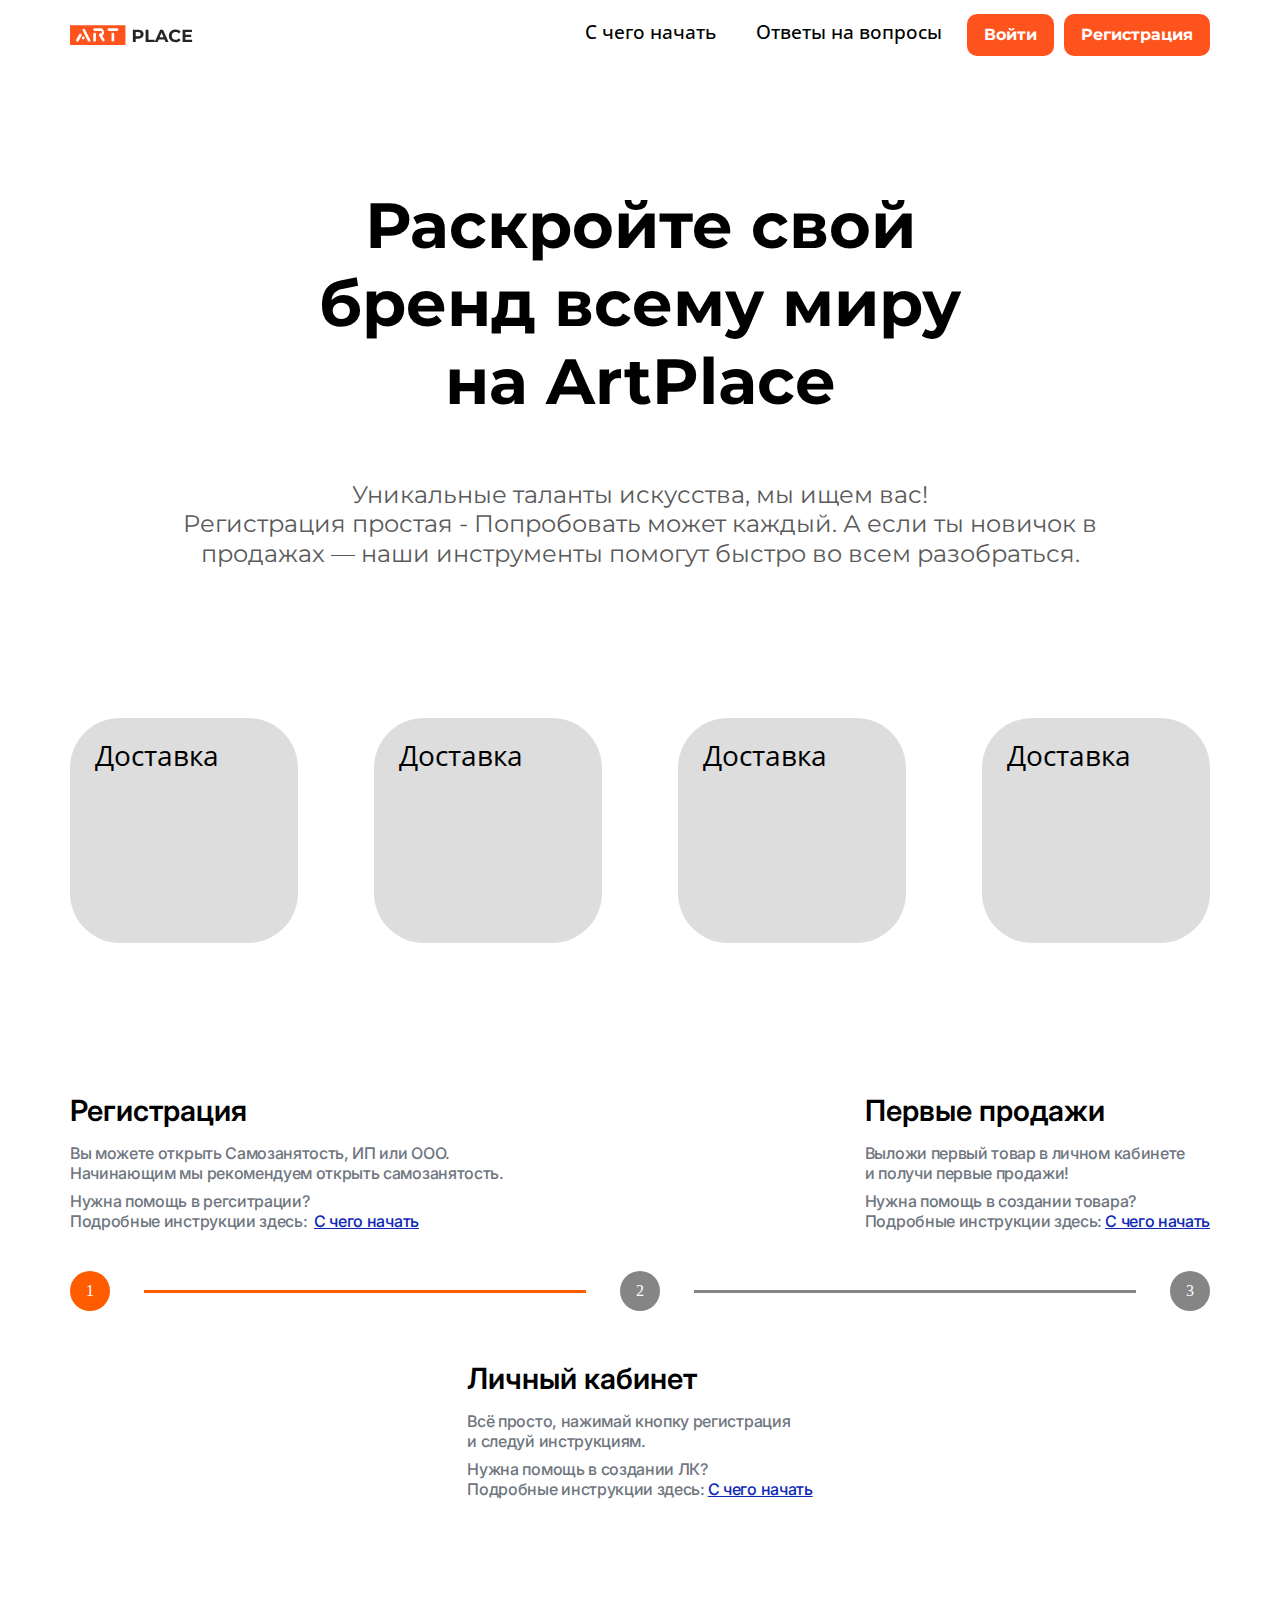
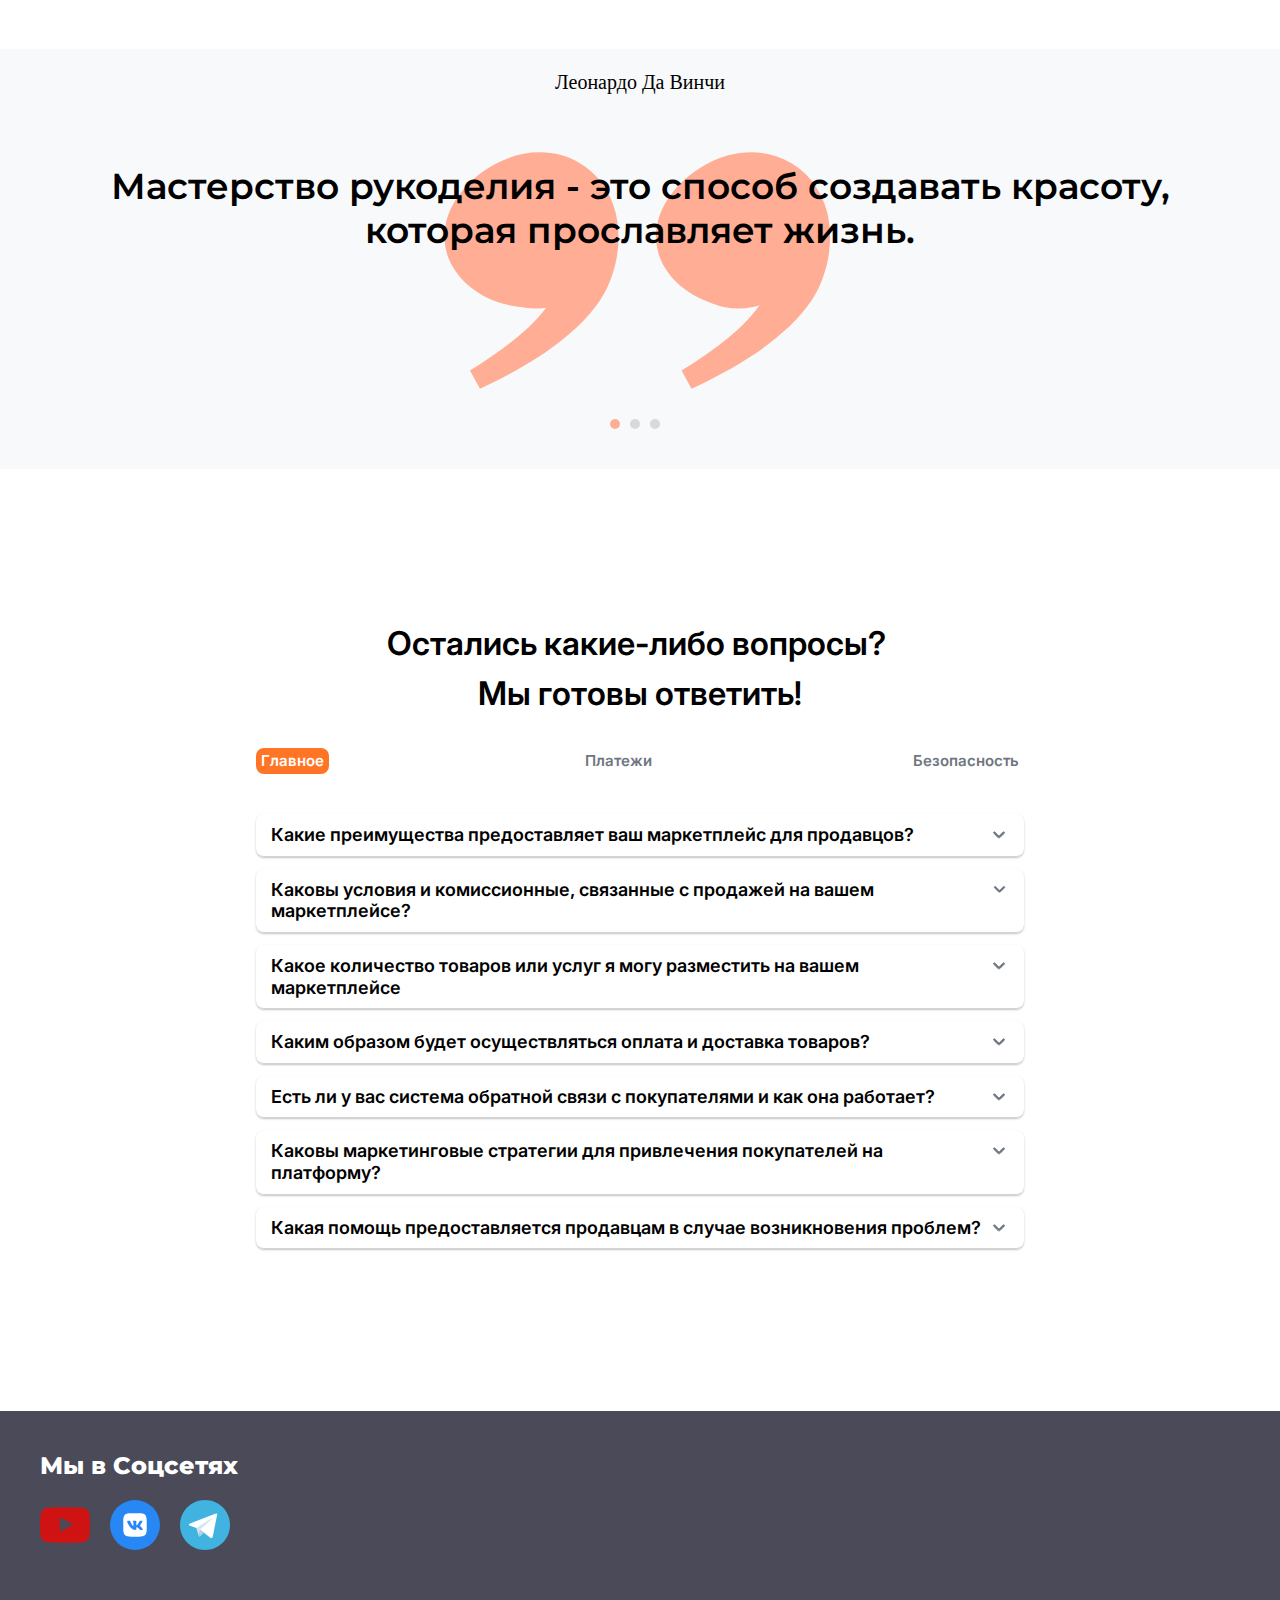
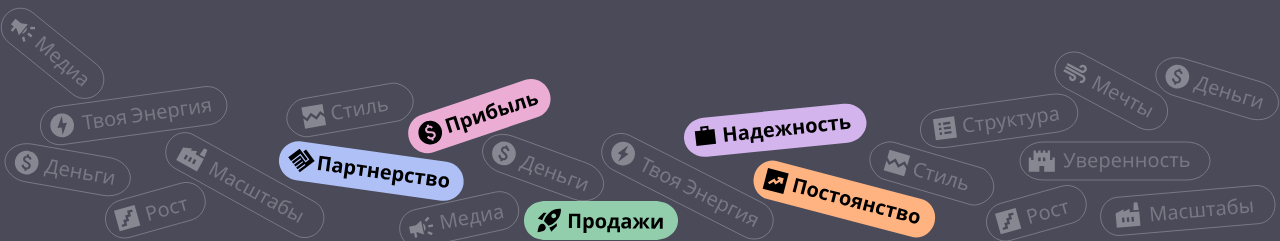
==== commit 56e4b4ec: "3 lines bags changed" ====
--- a/templates/index.html
+++ b/templates/index.html
@@ -37,7 +37,7 @@
 	<div class="bar_panel">
 		<nav>
 			<a href="/host/start">С чего начать</a>
-			<a href="#questions">Ответы на вопросы</a>
+			<a href="#questions" onclick="showBar()">Ответы на вопросы</a>
 			<a href="/host/app/signup" class="login">Войти</a>
 			<a href="/host/app/signin" class="singin">Регистрация</a>
 		</nav>
--- a/assets/styles/style.css
+++ b/assets/styles/style.css
@@ -3,6 +3,10 @@
 @import url('https://fonts.googleapis.com/css2?family=Montaga&display=swap');
 @import url('https://fonts.googleapis.com/css2?family=Kodchasan:ital,wght@0,200;0,300;0,400;0,500;0,600;0,700;1,200;1,300;1,400;1,500;1,600;1,700&display=swap');
 @import url('https://fonts.googleapis.com/css2?family=Open+Sans:ital,wght@0,300..800;1,300..800&display=swap');
+@font-face {
+    font-family: 'MonsterratLight';
+    src: url(../fonts/Montserrat\ Light.ttf);
+  }
 
 * {
     margin: 0;
@@ -220,13 +224,14 @@
     }
 
     main {
-        padding: 170px 70px 0px 70px;
+        padding: 170px 0px 0px 0px;
         flex: 1 0 auto;
         width: 100%;
         height: auto;
     }
 
     main .big-title {
+        padding: 0px 70px;
         width: 100%;
         display: flex;
         height: auto;
@@ -253,6 +258,7 @@
         align-items: center;
         flex-direction: column;
         margin-bottom: 150px;
+        padding: 0px 70px;
     }
 
     main .delivery {
@@ -262,6 +268,7 @@
         justify-content: space-between;
         margin-bottom: 150px;
         column-gap: calc(8% / 3);
+        padding: 0px 70px;
     }
 
     main .delivery div {
@@ -275,11 +282,13 @@
         font-weight: 400;
         line-height: 34.5px;
     }
-    .stepsMobile{
+
+    .stepsMobile {
         display: none;
     }
 
     .steps {
+        padding: 0px 70px;
         width: 100%;
         margin-bottom: 150px;
     }
@@ -431,6 +440,7 @@
         flex-wrap: wrap;
         margin-bottom: 150px;
         justify-content: center;
+        padding: 0px 70px;
     }
 
     .questions .title {
@@ -667,7 +677,8 @@
     }
 
     main {
-        padding: 60px 30px 0px 30px;
+        padding: 60px 00px 0px 0px;
+
         flex: 1 0 auto;
         width: 100%;
         height: auto;
@@ -685,6 +696,7 @@
         align-items: center;
         flex-direction: column;
         margin-bottom: 50px;
+        padding: 0px 30px;
     }
 
     main .small-title {
@@ -700,6 +712,7 @@
         align-items: center;
         flex-direction: column;
         margin-bottom: 60px;
+        padding: 0px 30px;
     }
 
     main .delivery {
@@ -712,6 +725,7 @@
         justify-content: center;
         row-gap: 15%;
         column-gap: 10%;
+        padding: 0px 30px;
 
     }
 
@@ -726,11 +740,13 @@
         font-weight: 400;
         line-height: 34.5px;
     }
-    .stepsMobile{
+
+    .stepsMobile {
         display: none;
     }
 
     .steps {
+        padding: 0px 30px;
         width: 100%;
         margin-bottom: 150px;
     }
@@ -890,6 +906,7 @@
         flex-wrap: wrap;
         margin-bottom: 100px;
         justify-content: center;
+        padding: 0px 30px;
     }
 
     .questions .title {
@@ -1067,8 +1084,9 @@
     }
 
     header a .logo {
-        width: clamp(40px, 20vw, 140px);
-        height: auto;
+        width: auto;
+        height: clamp(20px, 2vw, 32px);
+    
     }
 
     header a .logo img {
@@ -1242,13 +1260,15 @@
         display: flex;
         height: auto;
         font-family: Montserrat;
-        font-size: 14px;
+        font-size: clamp(8px, 3vw, 18px);
+
         font-weight: 400;
         line-height: 27px;
         text-align: center;
         align-items: center;
         flex-direction: column;
         margin-bottom: 150px;
+
     }
 
     main .delivery {
@@ -1257,7 +1277,7 @@
         grid-template-columns: repeat(2, 40%);
         width: 100%;
         justify-content: center;
-        margin-bottom: 60px;
+        margin-bottom: 150px;
         column-gap: calc(5%);
         row-gap: 5%;
     }
@@ -1275,11 +1295,13 @@
 
 
     }
-    .stepsMobile{
+
+    .stepsMobile {
         display: flex;
         padding: 0px 30px 0px 30px;
         width: 100%;
         margin-bottom: 100px;
+        justify-content: space-between;
     }
 
     .steps {
@@ -1312,14 +1334,19 @@
         letter-spacing: -0.3199999928474426px;
         text-align: left;
         display: flex;
-        flex-wrap: wrap;
+        flex-wrap: nowrap;
         align-content: stretch;
-    }
-    .box-1,.box-2, .box-3{
+        flex-direction: column;
+    }
+
+    .box-1,
+    .box-2,
+    .box-3 {
         height: 33.3333%;
         margin-bottom: 45px;
     }
-    .box-3{
+
+    .box-3 {
         margin: 0;
     }
 
@@ -1340,11 +1367,11 @@
     }
 
     .stepsMobile .second-line {
-    display: flex;
-    align-items: center;
-    flex-wrap: nowrap;
-    flex-direction: column;
-    justify-content: space-between;
+        display: flex;
+        align-items: center;
+        flex-wrap: nowrap;
+        flex-direction: column;
+        justify-content: space-between;
     }
 
     .second-line span {
@@ -1360,7 +1387,7 @@
     }
 
     .line {
-        height: calc(100% / 2 - (  60px));
+        height: calc(100% / 2 - (60px));
         width: 3px;
         background-color: #858585;
     }
@@ -1439,7 +1466,7 @@
     }
 
     .quote .author {
-        font-family: Kodchasan;
+        font-family: 'MonsterratLight';
         font-size: 16px;
         font-weight: 300;
         line-height: 26px;
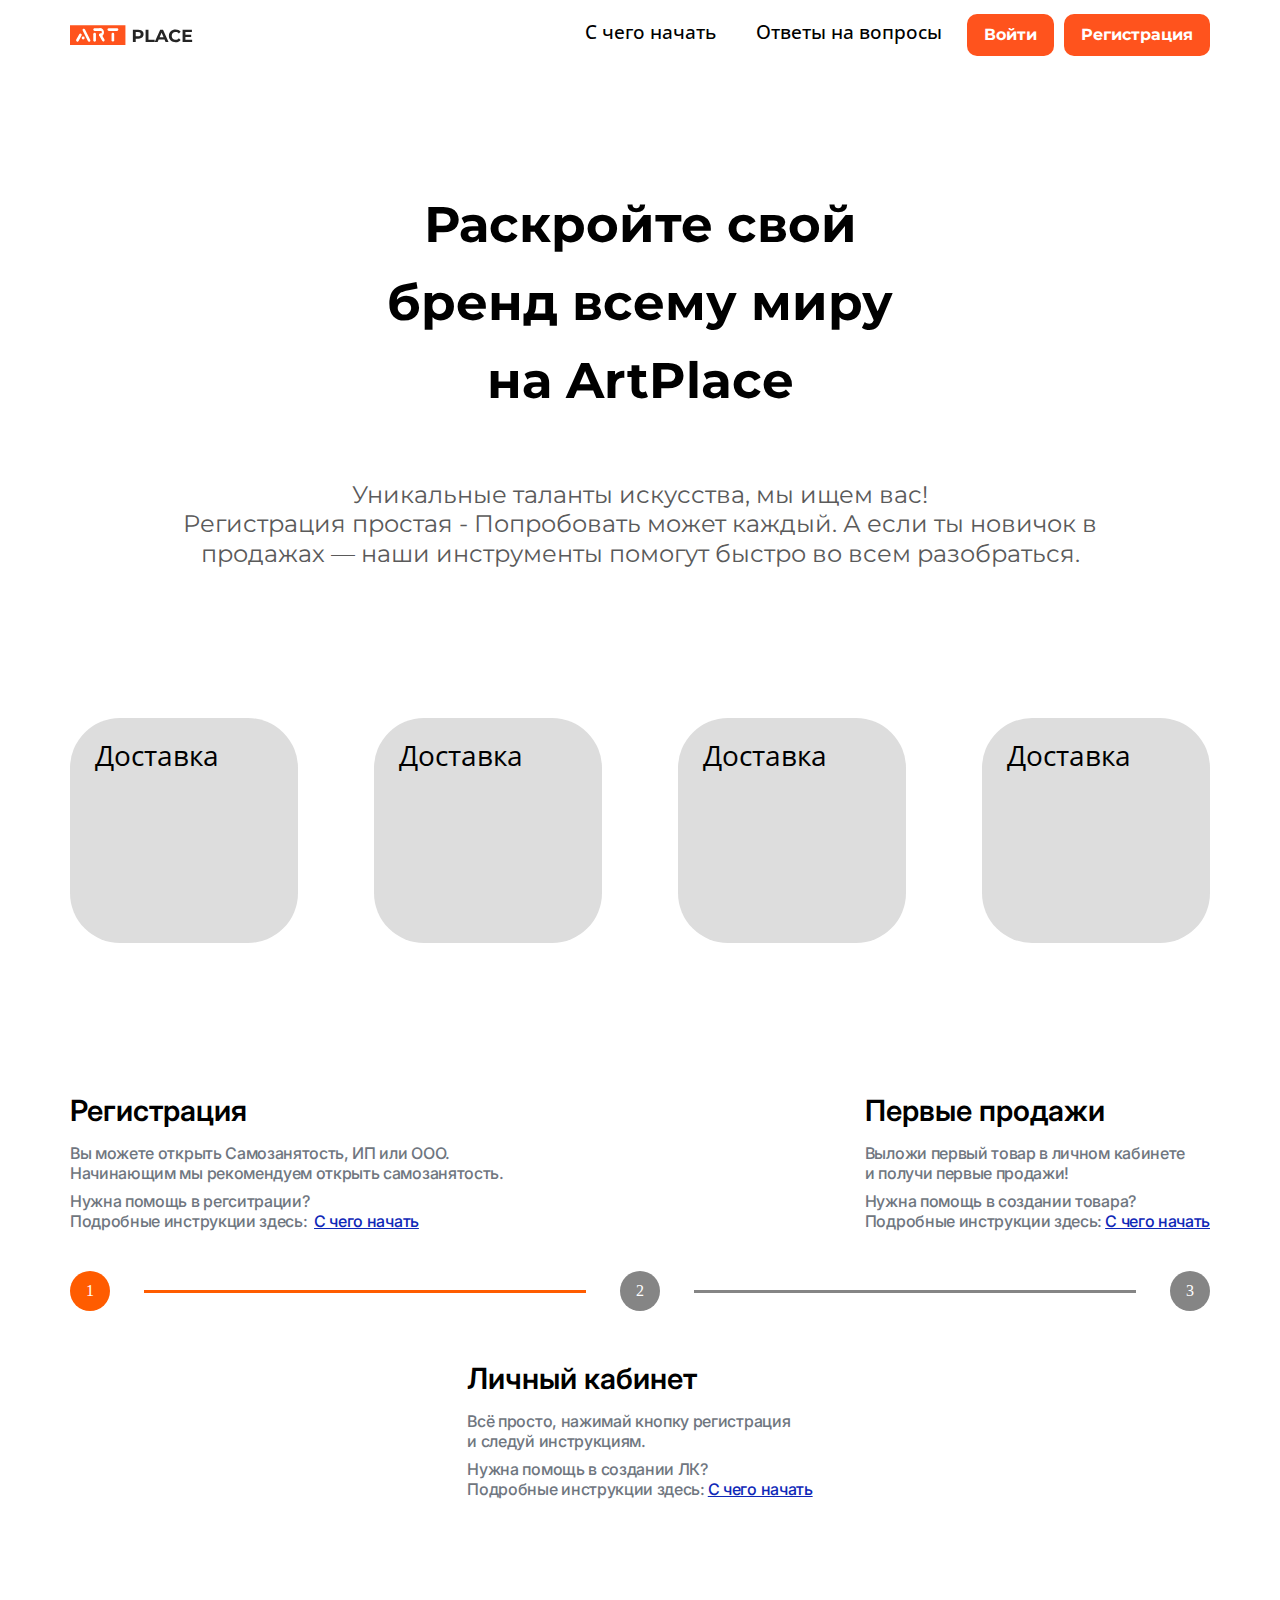
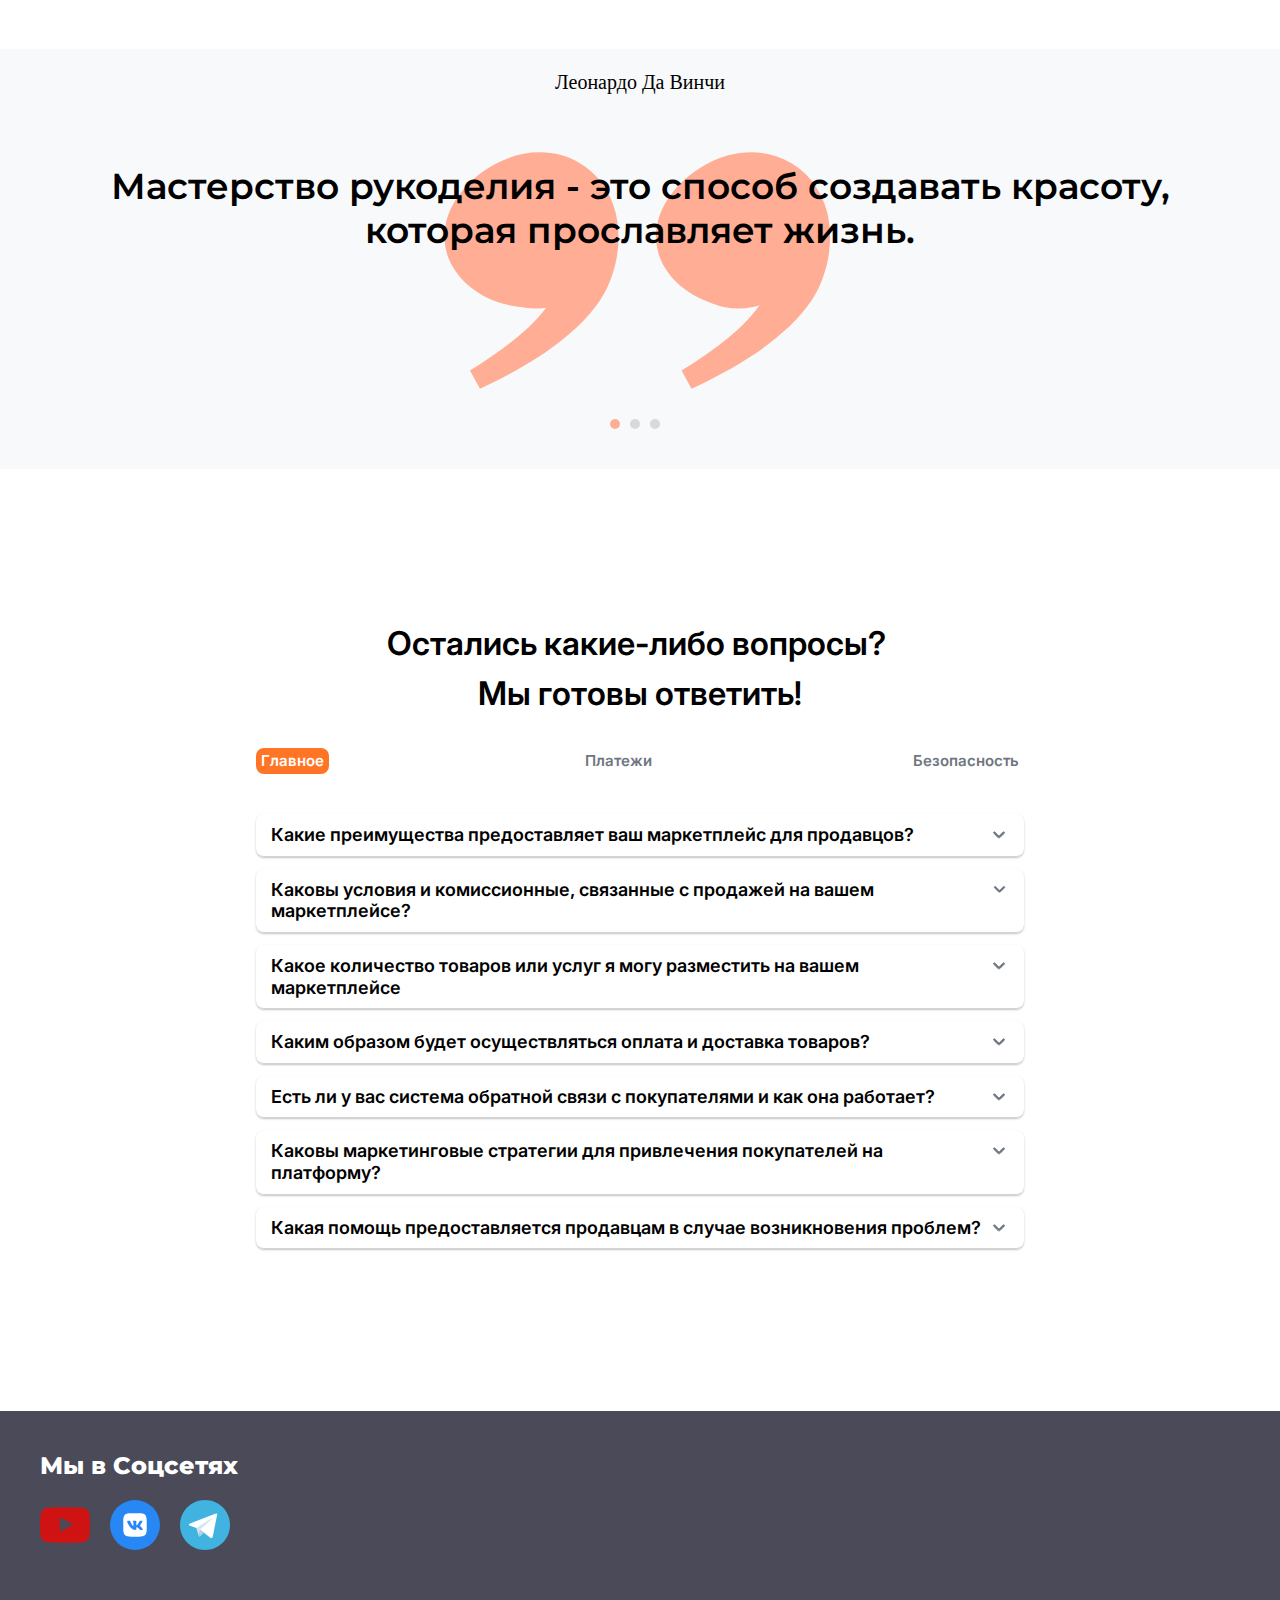
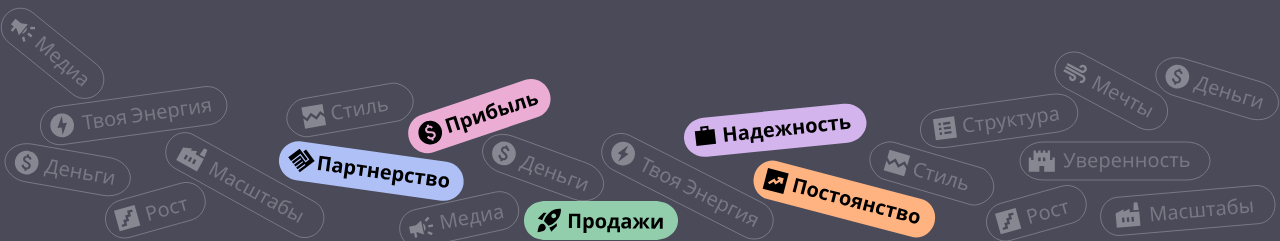
==== commit 031b78b2: "prettier" ====
--- a/templates/index.html
+++ b/templates/index.html
@@ -104,40 +104,40 @@
 			</div>
 		</div>
 		<div class="stepsMobile">
-<div class="first-line">
-			<div class="box-1">
-				<div class="title">Регистрация</div>
-				<div class="description">
-					Вы можете открыть Самозанятость, ИП или ООО. <br>
-					Начинающим мы рекомендуем открыть самозанятость. <br>
-					<div class="help">
-						Нужна помощь в регситрации? <br>
-						Подробные инструкции здесь: <a href="">С чего начать</a>
-					</div>
-				</div>
-			</div>
-			<div class="box-2">
-				<div class="title">Первые продажи</div>
-				<div class="description">
-					Выложи первый товар в личном кабинете <br>
-					и получи первые продажи! <br>
-					<div class="help">
-						Нужна помощь в создании товара?<br>
-						Подробные инструкции здесь:<a href="">С чего начать</a>
-					</div>
-				</div>
-			</div>
-			<div class="box-3">
-				<div class="title">Личный кабинет</div>
-				<div class="description">
-					Всё просто, нажимай кнопку регистрация<br>
-					и следуй инструкциям. <br>
-					<div class="help">
-						Нужна помощь в создании ЛК?<br>
-						Подробные инструкции здесь:<a href="">С чего начать</a>
-					</div>
-				</div>
-			</div>
+			<div class="first-line">
+				<div class="box-1">
+					<div class="title">Регистрация</div>
+					<div class="description">
+						Вы можете открыть Самозанятость, ИП или ООО. <br>
+						Начинающим мы рекомендуем открыть самозанятость. <br>
+						<div class="help">
+							Нужна помощь в регситрации? <br>
+							Подробные инструкции здесь: <a href="">С чего начать</a>
+						</div>
+					</div>
+				</div>
+				<div class="box-2">
+					<div class="title">Первые продажи</div>
+					<div class="description">
+						Выложи первый товар в личном кабинете <br>
+						и получи первые продажи! <br>
+						<div class="help">
+							Нужна помощь в создании товара?<br>
+							Подробные инструкции здесь:<a href="">С чего начать</a>
+						</div>
+					</div>
+				</div>
+				<div class="box-3">
+					<div class="title">Личный кабинет</div>
+					<div class="description">
+						Всё просто, нажимай кнопку регистрация<br>
+						и следуй инструкциям. <br>
+						<div class="help">
+							Нужна помощь в создании ЛК?<br>
+							Подробные инструкции здесь:<a href="">С чего начать</a>
+						</div>
+					</div>
+				</div>
 			</div>
 			<div class="second-line">
 				<span>1</span>
--- a/assets/styles/style.css
+++ b/assets/styles/style.css
@@ -3,1639 +3,1328 @@
 @import url('https://fonts.googleapis.com/css2?family=Montaga&display=swap');
 @import url('https://fonts.googleapis.com/css2?family=Kodchasan:ital,wght@0,200;0,300;0,400;0,500;0,600;0,700;1,200;1,300;1,400;1,500;1,600;1,700&display=swap');
 @import url('https://fonts.googleapis.com/css2?family=Open+Sans:ital,wght@0,300..800;1,300..800&display=swap');
+
 @font-face {
     font-family: 'MonsterratLight';
     src: url(../fonts/Montserrat\ Light.ttf);
-  }
+}
 
-* {
-    margin: 0;
-    padding: 0;
-    box-sizing: border-box;
-}
-
-*,
-*::before,
-*::after {
-    box-sizing: border-box;
-}
-
-* {
-    margin: 0;
-    padding: 0;
-    border: 0 solid transparent;
-}
-
-html {
-    -webkit-text-size-adjust: 100%;
-}
-
-body {
-    min-height: 100vh;
-    line-height: 1;
-    text-rendering: optimizeSpeed;
-}
-
-img,
-svg,
-video,
-canvas,
-audio,
-iframe,
-embed,
-object {
-    display: block;
-    max-width: 100%;
-}
-
-input,
-button,
-textarea,
-select {
-    font: inherit;
-    line-height: inherit;
-    color: inherit;
-}
-
-table {
-    border-collapse: collapse;
-    border-spacing: 0;
-}
-
-button,
-[role="button"] {
-    cursor: pointer;
-    background-color: transparent;
-    -webkit-tap-highlight-color: transparent;
-}
-
-a {
-    cursor: pointer;
-    color: inherit;
-    text-decoration: inherit;
-    -webkit-tap-highlight-color: transparent;
-}
-
-h1,
-h2,
-h3,
-h4,
-h5,
-h6 {}
-
-ol,
-ul {
-    list-style: none;
-}
-
-[type=date],
-[type=datetime],
-[type=datetime-local],
-[type=email],
-[type=month],
-[type=number],
-[type=password],
-[type=search],
-[type=tel],
-[type=text],
-[type=time],
-[type=url],
-[type=week],
-textarea,
-select {
-    -webkit-appearance: none;
-    -moz-appearance: none;
-    appearance: none;
-    width: 100%;
-}
-
-::-moz-placeholder {
-    opacity: 1;
-}
-
-textarea {
-    vertical-align: top;
-    overflow: auto;
-}
-
-[type='checkbox'],
-[type='radio'] {
-    -webkit-appearance: none;
-    -moz-appearance: none;
-    appearance: none;
-}
-
-@media (prefers-reduced-motion: reduce) {
-    html:focus-within {
-        scroll-behavior: auto;
-    }
-
-    *,
-    *::before,
-    *::after {
-        animation-duration: 0.01ms !important;
-        animation-iteration-count: 1 !important;
-        transition-duration: 0.01ms !important;
-        scroll-behavior: auto !important;
-    }
-}
-
-@media (min-width: 1024px) and (max-width: 1600px) {
-
-    header {
-        z-index: 10000;
-        background-color: #fff;
-        position: fixed;
-        height: 70px;
-        width: 100%;
-        padding: 15px 70px;
-    }
-
-    header .header-container {
-        width: 100%;
-        height: 100%;
-        display: flex;
-        justify-content: space-between;
-        align-items: center;
-        flex-wrap: nowrap;
-    }
-
-    header a {
-        width: auto;
-        height: 100%;
-        display: flex;
-        align-items: center;
-    }
-
-    header a .logo {
-        width: auto;
-        height: 50%;
-    }
-
-    header a .logo img {
-        width: auto;
-        height: 100%;
-    }
-
-    header .header-container nav {
-        width: auto;
-        display: flex;
-    }
-
-    header .header-container nav a:hover {
-        color: #FF531D;
-    }
-
-    header .header-container nav a {
-        padding: 9px 15px;
-        color: #000000;
-        text-decoration: none;
-        margin-left: 10px;
-        font-family: "Open Sans", sans-serif;
-        font-size: clamp(12px, 3vw, 19px);
-        font-weight: 500;
-        line-height: 19.71px;
-        text-align: left;
-    }
-
-    header .header-container nav a.login,
-    header .header-container nav a.singin {
-        border-radius: 10px;
-        background-color: #FF531D;
-        color: #ffffff;
-        transition: 1s ease-in-out;
-        font-family: Montserrat;
-        font-size: clamp(10px, 3vw, 16px);
-        font-weight: 700;
-        line-height: 19.5px;
-        text-align: left;
-        padding: 11px 17px;
-    }
-
-    header .header-container nav a.login:hover,
-    header .header-container nav a.singin:hover {
-        background-color: #c64018;
-        transition: 1s ease-in-out;
-        color: #ffffff;
-    }
-
-    .burger {
-        display: none;
-    }
-
-    main {
-        padding: 170px 0px 0px 0px;
-        flex: 1 0 auto;
-        width: 100%;
-        height: auto;
-    }
-
-    main .big-title {
-        padding: 0px 70px;
-        width: 100%;
-        display: flex;
-        height: auto;
-        font-family: Montserrat;
-        font-size: 64px;
-        font-weight: 700;
-        line-height: 78.02px;
-        text-align: center;
-        align-items: center;
-        flex-direction: column;
-        margin-bottom: 60px;
-    }
-
-    main .small-title {
-        color: #5A5A5A;
-        width: 100%;
-        display: flex;
-        height: auto;
-        font-family: Montserrat;
-        font-size: 24px;
-        font-weight: 400;
-        line-height: 29.26px;
-        text-align: center;
-        align-items: center;
-        flex-direction: column;
-        margin-bottom: 150px;
-        padding: 0px 70px;
-    }
-
-    main .delivery {
-        display: grid;
-        grid-template-columns: repeat(4, 20%);
-        width: 100%;
-        justify-content: space-between;
-        margin-bottom: 150px;
-        column-gap: calc(8% / 3);
-        padding: 0px 70px;
-    }
-
-    main .delivery div {
-        height: 25vh;
-        width: 100%;
-        border-radius: 50px;
-        background-color: #DDDDDD;
-        padding: 20px 25px;
-        font-family: "Open Sans", sans-serif;
-        font-size: 28px;
-        font-weight: 400;
-        line-height: 34.5px;
-    }
-
-    .stepsMobile {
-        display: none;
-    }
-
-    .steps {
-        padding: 0px 70px;
-        width: 100%;
-        margin-bottom: 150px;
-    }
-
-    .steps div .title {
-        font-size: 20px;
-        font-weight: 600;
-        margin-bottom: 15px;
-        font-family: Inter;
-        font-size: 29.1px;
-        font-weight: 600;
-        line-height: 35.2px;
-        text-align: left;
-    }
-
-    .steps div .description {
-        color: #6F7680;
-        font-size: 14px;
-        font-family: Inter;
-        font-size: 16px;
-        font-weight: 500;
-        line-height: 20px;
-        letter-spacing: -0.3199999928474426px;
-        text-align: left;
-    }
-
-    .steps div .description .help {
-        margin-top: 8px;
-    }
-
-    .steps div .description .help a {
-        color: #0f28b7;
-        text-decoration: underline;
-        margin-left: 3px;
-    }
-
-    .steps .first-line {
-        display: flex;
-        justify-content: space-between;
-    }
-
-    .steps .second-line {
-        margin-top: 40px;
-        margin-bottom: 50px;
-        display: flex;
-        justify-content: space-between;
-        align-items: center;
-    }
-
-    .second-line span {
-        color: #fff;
-        font-size: 16px;
-        border-radius: 50%;
-        background-color: #858585;
-        width: 40px;
-        height: 40px;
-        display: flex;
-        align-items: center;
-        justify-content: center;
-    }
-
-    .line {
-        width: calc(100% / 2 - 10vw);
-        height: 3px;
-        background-color: #858585;
-    }
-
-    .second-line span:first-child,
-    .second-line .line.first {
-        background-color: #FF5C00;
-    }
-
-    .steps .third-line {
-        display: flex;
-        justify-content: center;
-    }
-
-    .quotes {
-        padding: 20px 0 40px 0;
-        background-color: #F8F9FA;
-        margin-bottom: 150px;
-        width: 100%;
-        height: auto;
-        display: flex;
-        flex-wrap: wrap;
-        justify-content: center;
-        align-items: center;
-        flex-direction: column;
-    }
-
-    .quotes img {
-        width: 50%;
-        height: auto;
-    }
-
-    .quote {
-        display: none;
-        flex-direction: column;
-        align-items: center;
-        margin-bottom: -32%;
-        position: relative;
-    }
-
-    .points {
-        margin-top: 30px;
-        display: flex;
-    }
-
-    .points span {
-        display: flex;
-        width: 10px;
-        height: 10px;
-        background-color: #D9D9D9;
-        border-radius: 50%;
-        margin-right: 10px;
-    }
-
-    .points span.active {
-        background-color: #FFAD94;
-    }
-
-    .quotes .quote[id='1'] {
-        display: flex;
-    }
-
-    .quote .author {
-        font-family: Kodchasan;
-        font-size: 20px;
-        font-weight: 300;
-        line-height: 26px;
-        text-align: center;
-        margin-bottom: 70px;
-    }
-
-    .quote .text {
-        font-family: Montserrat;
-        font-size: 36px;
-        font-weight: 600;
-        line-height: 43.88px;
-        text-align: center;
-        display: flex;
-        flex-direction: column;
-        align-items: center;
-    }
-
-    .questions {
-        width: 100%;
-        display: flex;
-        flex-wrap: wrap;
-        margin-bottom: 150px;
-        justify-content: center;
-        padding: 0px 70px;
-    }
-
-    .questions .title {
-        font-family: Inter;
-        font-size: 32.8px;
-        font-weight: 600;
-        line-height: 49.5px;
-        width: 100%;
-        display: flex;
-        justify-content: center;
-
-    }
-
-    .questions .buttons {
-        margin-top: 30px;
-        display: flex;
-        width: 60vw;
-        margin-bottom: 40px;
-        justify-content: space-between;
-
-    }
-
-    .questions .buttons button.active {
-        background-color: #FF7425;
-        color: #ffffff;
-    }
-
-    .questions .buttons button {
-        color: #6F7680;
-        padding: 5px;
-        border-radius: 8px;
-        font-family: Inter;
-        font-size: 15px;
-        font-weight: 600;
-        line-height: 16px;
-        text-align: left;
-    }
-
-    .list {
-        display: none;
-    }
-
-    .questions .list.active {
-        display: flex;
-        width: 100%;
-        flex-wrap: nowrap;
-        flex-direction: column;
-        align-items: center;
-    }
-
-    .questions .list .el {
-        border-bottom: 1px solid #D0D4DA;
-        box-shadow: 0px 1px 2px 0px #0E182440;
-        border-radius: 8px;
-        margin-bottom: 12px;
-        width: 60vw;
-        display: flex;
-    }
-
-    .questions .list .el details {
-        padding: 10px 15px;
-        display: flex;
-    }
-
-    details {
-        width: 100%;
-    }
-
-    details>summary {
-        list-style-type: none;
-        font-family: Inter;
-        font-size: 18px;
-        font-weight: 600;
-        line-height: 21.6px;
-    }
-
-    details>summary::-webkit-details-marker {
-        display: none;
-    }
-
-    details>summary {
-        display: flex;
-        width: 100%;
-        justify-content: space-between;
-    }
-
-    details>summary .icon img {
-        width: 20px;
-    }
-
-    details[open]>summary .icon img {
-        transform: rotate(180deg);
-    }
-
-    details[open]>summary {
-        margin-bottom: 8px;
-    }
-
-
-
-    footer {
-        width: 100%;
-        height: auto;
-        flex: 0 0 auto;
-        width: 100%;
-        background-color: #4A4A59;
-    }
-
-    footer .social-network {
-        padding: 40px;
-        width: 100%;
-        font-size: 20px;
-        color: #ffffff;
-        font-family: Montserrat;
-        font-size: 24px;
-        font-weight: 800;
-        line-height: 29.26px;
-    }
-
-    .social {
-        display: flex;
-        margin-top: 20px;
-    }
-
-    .icons {
-        display: flex;
-    }
-
-    .icons img {
-        width: auto;
-        height: 50px;
-        margin-right: 20px;
-    }
-
-    footer .icon {
-        width: 100%;
-        height: auto;
-    }
-
-    footer .icon img {
-        width: 100%;
-        height: auto;
-    }
-
-
-
-
-
-
-
-}
-
-@media (min-width: 768px) and (max-width: 1023px) {
-
-    header {
-        z-index: 10000;
-        background-color: #fff;
-        position: fixed;
-        height: 50px;
-        width: 100%;
-        padding: 8px 30px;
-    }
-
-    header .header-container {
-        width: 100%;
-        height: 100%;
-        display: flex;
-        justify-content: space-between;
-        align-items: center;
-        flex-wrap: nowrap;
-    }
-
-    header a {
-        width: auto;
-        height: 100%;
-        display: flex;
-        align-items: center;
-    }
-
-    header a .logo {
-        width: auto;
-        height: 60%;
-    }
-
-    header a .logo img {
-        width: auto;
-        height: 100%;
-    }
-
-    header .header-container nav {
-        width: auto;
-        display: flex;
-    }
-
-    header .header-container nav a:hover {
-        color: #FF531D;
-    }
-
-    header .header-container nav a {
-        padding: 3px 8px;
-        color: #000000;
-        text-decoration: none;
-        margin-left: 5px;
-        font-family: "Open Sans", sans-serif;
-        font-size: 10px;
-        font-weight: 400;
-        line-height: 19.71px;
-        text-align: left;
-    }
-
-    header .header-container nav a.login,
-    header .header-container nav a.singin {
-        border-radius: 10px;
-        background-color: #FF531D;
-        color: #ffffff;
-        transition: 1s ease-in-out;
-        font-family: Montserrat;
-        font-size: 10px;
-        font-weight: 700;
-        line-height: 19.5px;
-        text-align: left;
-        padding: 4px 9px;
-    }
-
-    header .header-container nav a.login:hover,
-    header .header-container nav a.singin:hover {
-        background-color: #c64018;
-        transition: 1s ease-in-out;
-        color: #ffffff;
-    }
-
-    .burger {
-        display: none;
-    }
-
-    main {
-        padding: 60px 00px 0px 0px;
-
-        flex: 1 0 auto;
-        width: 100%;
-        height: auto;
-    }
-
-    main .big-title {
-        width: 100%;
-        display: flex;
-        height: auto;
-        font-family: Montserrat;
-        font-size: 27px;
-        font-weight: 700;
-        line-height: 31px;
-        text-align: center;
-        align-items: center;
-        flex-direction: column;
-        margin-bottom: 50px;
-        padding: 0px 30px;
-    }
-
-    main .small-title {
-        color: #5A5A5A;
-        width: 100%;
-        display: flex;
-        height: auto;
-        font-family: Montserrat;
-        font-size: 14px;
-        font-weight: 400;
-        line-height: 27px;
-        text-align: center;
-        align-items: center;
-        flex-direction: column;
-        margin-bottom: 60px;
-        padding: 0px 30px;
-    }
-
-    main .delivery {
-        display: grid;
-        grid-template-columns: repeat(2, 30%);
-        width: 100%;
-        margin-bottom: 120px;
-        align-items: center;
-        align-content: space-between;
-        justify-content: center;
-        row-gap: 15%;
-        column-gap: 10%;
-        padding: 0px 30px;
-
-    }
-
-    main .delivery div {
-        height: 25vh;
-        width: 100%;
-        border-radius: 50px;
-        background-color: #DDDDDD;
-        padding: 20px 25px;
-        font-family: "Open Sans", sans-serif;
-        font-size: 20px;
-        font-weight: 400;
-        line-height: 34.5px;
-    }
-
-    .stepsMobile {
-        display: none;
-    }
-
-    .steps {
-        padding: 0px 30px;
-        width: 100%;
-        margin-bottom: 150px;
-    }
-
-    .steps .box-1,
-    .box-2 {
-        padding: 5px;
-    }
-
-
-    .steps div .title {
-        margin-bottom: 15px;
-        font-family: Inter;
-        font-size: 16px;
-        font-weight: 600;
-        line-height: 35.2px;
-        text-align: left;
-    }
-
-    .steps div .description {
-        color: #6F7680;
-        font-size: 14px;
-        font-family: Inter;
-        font-size: 12px;
-        font-weight: 500;
-        line-height: 20px;
-        letter-spacing: -0.3199999928474426px;
-        text-align: left;
-        display: flex;
-        flex-wrap: wrap;
-        align-content: stretch;
-        flex-direction: column;
-    }
-
-    .steps div .description .help {
-        margin-top: 8px;
-    }
-
-    .steps div .description .help a {
-        color: #0f28b7;
-        text-decoration: underline;
-        margin-left: 3px;
-    }
-
-    .steps .first-line {
-        display: flex;
-        justify-content: space-between;
-    }
-
-    .steps .second-line {
-        margin-top: 40px;
-        margin-bottom: 50px;
-        display: flex;
-        justify-content: space-between;
-        align-items: center;
-    }
-
-    .second-line span {
-        color: #fff;
-        font-size: 16px;
-        border-radius: 50%;
-        background-color: #858585;
-        width: 30px;
-        height: 30px;
-        display: flex;
-        align-items: center;
-        justify-content: center;
-    }
-
-    .line {
-        width: calc(100% / 2 - (10vw + 30px));
-        height: 3px;
-        background-color: #858585;
-    }
-
-    .second-line span:first-child,
-    .second-line .line.first {
-        background-color: #FF5C00;
-    }
-
-    .steps .third-line {
-        display: flex;
-        justify-content: center;
-    }
-
-    .quotes {
-        padding: 20px 0 40px 0;
-        background-color: #F8F9FA;
-        margin-bottom: 100px;
-        width: 100%;
-        height: auto;
-        display: flex;
-        flex-wrap: wrap;
-        justify-content: center;
-        align-items: center;
-        flex-direction: column;
-    }
-
-    .quotes img {
-        width: 50%;
-        height: auto;
-    }
-
-    .quote {
-        display: none;
-        flex-direction: column;
-        align-items: center;
-        margin-bottom: -32%;
-        position: relative;
-    }
-
-    .points {
-        margin-top: 30px;
-        display: flex;
-    }
-
-    .points span {
-        display: flex;
-        width: 10px;
-        height: 10px;
-        background-color: #D9D9D9;
-        border-radius: 50%;
-        margin-right: 10px;
-    }
-
-    .points span.active {
-        background-color: #FFAD94;
-    }
-
-    .quotes .quote[id='1'] {
-        display: flex;
-    }
-
-    .quote .author {
-        font-family: Kodchasan;
-        font-size: 16px;
-        font-weight: 300;
-        line-height: 26px;
-        text-align: center;
-        margin-bottom: 70px;
-    }
-
-    .quote .text {
-        font-family: Montserrat;
-        font-size: 22px;
-        font-weight: 600;
-        line-height: 43.88px;
-        text-align: center;
-        display: flex;
-        flex-direction: column;
-        align-items: center;
-    }
-
-    .questions {
-        width: 100%;
-        display: flex;
-        flex-wrap: wrap;
-        margin-bottom: 100px;
-        justify-content: center;
-        padding: 0px 30px;
-    }
-
-    .questions .title {
-        font-family: Inter;
-        font-size: 21px;
-        font-weight: 600;
-        line-height: 49.5px;
-        width: 100%;
-        display: flex;
-        justify-content: center;
-
-    }
-
-    .questions .buttons {
-        margin-top: 30px;
-        display: flex;
-        width: 60vw;
-        margin-bottom: 40px;
-        justify-content: space-between;
-
-    }
-
-    .questions .buttons button.active {
-        background-color: #FF7425;
-        color: #ffffff;
-    }
-
-    .questions .buttons button {
-        color: #6F7680;
-        padding: 5px;
-        border-radius: 8px;
-        font-family: Inter;
-        font-size: 15px;
-        font-weight: 600;
-        line-height: 16px;
-        text-align: left;
-    }
-
-    .list {
-        display: none;
-    }
-
-    .questions .list.active {
-        display: flex;
-        width: 100%;
-        flex-wrap: nowrap;
-        flex-direction: column;
-        align-items: center;
-    }
-
-    .questions .list .el {
-        border-bottom: 1px solid #D0D4DA;
-        box-shadow: 0px 1px 2px 0px #0E182440;
-        border-radius: 8px;
-        margin-bottom: 12px;
-        width: 70vw;
-        display: flex;
-    }
-
-    .questions .list .el details {
-        padding: 10px 15px;
-        display: flex;
-    }
-
-    details {
-        width: 100%;
-    }
-
-    details>summary {
-        list-style-type: none;
-        font-family: Inter;
-        font-size: 14px;
-        font-weight: 600;
-        line-height: 21.6px;
-    }
-
-    details>summary::-webkit-details-marker {
-        display: none;
-    }
-
-    details>summary {
-        display: flex;
-        width: 100%;
-        justify-content: space-between;
-    }
-
-    details>summary .icon img {
-        width: 20px;
-    }
-
-    details[open]>summary .icon img {
-        transform: rotate(180deg);
-    }
-
-    details[open]>summary {
-        margin-bottom: 8px;
-    }
-
-    details[open]>summary .icon {
-        transform: rotate(90deg);
-    }
-
-    footer {
-        width: 100%;
-        height: auto;
-        flex: 0 0 auto;
-        width: 100%;
-        background-color: #4A4A59;
-    }
-
-    footer .social-network {
-        padding: 40px;
-        width: 100%;
-        font-size: 20px;
-        color: #ffffff;
-        font-family: Montserrat;
-        font-size: 24px;
-        font-weight: 800;
-        line-height: 29.26px;
-    }
-
-    .social {
-        display: flex;
-        margin-top: 20px;
-    }
-
-    .icons {
-        display: flex;
-    }
-
-    .icons img {
-        width: auto;
-        height: 50px;
-        margin-right: 20px;
-    }
-
-    footer .icon {
-        width: 100%;
-        height: auto;
-    }
-
-    footer .icon img {
-        width: 100%;
-        height: auto;
-    }
-}
-
-@media (max-width: 767px) {
-
-
-
-    header {
-        z-index: 10000;
-        background-color: #fff;
-        position: fixed;
-        height: 50px;
-        width: 100%;
-        padding: 8px 30px;
-    }
-
-    header .header-container {
-        width: 100%;
-        height: 100%;
-        display: flex;
-        justify-content: space-between;
-        align-items: center;
-        flex-wrap: nowrap;
-    }
-
-    header a {
-        width: auto;
-        height: 100%;
-        display: flex;
-        align-items: center;
-    }
-
-    header a .logo {
-        width: auto;
-        height: clamp(20px, 2vw, 32px);
-    
-    }
-
-    header a .logo img {
-        width: auto;
-        height: 100%;
-    }
-
-    header .header-container nav {
-        width: auto;
-        display: flex;
-    }
-
-    header .header-container nav a:hover {
-        color: #FF531D;
-    }
-
-    header .header-container nav a {
-        display: none;
-    }
-
-
-
-
-
-
-
-    .burger {
-        position: relative;
-        width: 20px;
-        height: 15px;
-        background: transparent;
-        cursor: pointer;
-        display: block;
-    }
-
-    .burger input {
-        display: none;
-    }
-
-    .burger span {
-        display: block;
-        position: absolute;
-        height: 2px;
-        width: 100%;
-        background: black;
-        border-radius: 9px;
-        opacity: 1;
-        left: 0;
-        transform: rotate(0deg);
-        transition: .25s ease-in-out;
-    }
-
-    .burger span:nth-of-type(1) {
-        top: 0px;
-        transform-origin: left center;
-    }
-
-    .burger span:nth-of-type(2) {
-        top: 50%;
-        transform: translateY(-50%);
-        transform-origin: left center;
-    }
-
-    .burger span:nth-of-type(3) {
-        top: 100%;
-        transform-origin: left center;
-        transform: translateY(-100%);
-    }
-
-    .burger input:checked~span:nth-of-type(1) {
-        transform: rotate(45deg);
-        top: 0px;
-        left: 0px;
-    }
-
-    .burger input:checked~span:nth-of-type(2) {
-        width: 0%;
-        opacity: 0;
-    }
-
-    .burger input:checked~span:nth-of-type(3) {
-        transform: rotate(-45deg);
-
-    }
-
-    .bar_panel {
-        display: none;
-    }
-
-    .bar_panel.active {
-        display: flex;
-        width: 100vw;
-        height: calc(100vh - 50px);
-        position: fixed;
-        bottom: 0;
-        background-color: #fff;
-        top: 50px;
-        z-index: 10000;
-        justify-content: center;
-        align-items: center;
-    }
-
-    .bar_panel.active nav {
-        display: flex;
-        flex-wrap: wrap;
-        flex-direction: column;
-    }
-
-    .bar_panel.active nav a {
-        margin-bottom: 20px;
-
-    }
-
-    .bar_panel.active nav a {
-        justify-content: center;
-        color: #000000;
-        text-decoration: none;
-        display: flex;
-        font-family: "Open Sans", sans-serif;
-
-        font-weight: 500;
-        line-height: 19.71px;
-        text-align: left;
-        font-size: clamp(16px, 3vw, 24px);
-    }
-
-    .bar_panel.active nav a.login,
-    .bar_panel.active nav a.singin {
-        display: flex;
-        border-radius: 10px;
-        background-color: #FF531D;
-        color: #ffffff;
-        transition: 1s ease-in-out;
-        font-family: Montserrat;
-        font-size: clamp(10px, 3vw, 16px);
-        font-weight: 700;
-        line-height: 19.5px;
-        text-align: left;
-        padding: 11px 17px;
-        justify-content: center;
-    }
-
-
-
-    main {
-        padding: 60px 0px 0px 0px;
-        flex: 1 0 auto;
-        width: 100%;
-        height: auto;
-    }
-
-    main .big-title {
-        width: 100%;
-        display: flex;
-        height: auto;
-        font-family: Montserrat;
-        font-size: 27px;
-        font-weight: 700;
-        line-height: 31px;
-        text-align: center;
-        align-items: center;
-        flex-direction: column;
-        margin-bottom: 50px;
-        padding: 0px 30px 0px 30px;
-    }
-
-    main .small-title {
-        padding: 0px 30px 0px 30px;
-        color: #5A5A5A;
-        width: 100%;
-        display: flex;
-        height: auto;
-        font-family: Montserrat;
-        font-size: clamp(8px, 3vw, 18px);
-
-        font-weight: 400;
-        line-height: 27px;
-        text-align: center;
-        align-items: center;
-        flex-direction: column;
-        margin-bottom: 150px;
-
-    }
-
-    main .delivery {
-        padding: 0px 30px 0px 30px;
-        display: grid;
-        grid-template-columns: repeat(2, 40%);
-        width: 100%;
-        justify-content: center;
-        margin-bottom: 150px;
-        column-gap: calc(5%);
-        row-gap: 5%;
-    }
-
-    main .delivery div {
-        height: 20vh;
-        width: 100%;
-        border-radius: 50px;
-        background-color: #DDDDDD;
-        padding: 20px 25px;
-        font-family: "Open Sans", sans-serif;
-        font-size: 14px;
-        font-weight: 400;
-        line-height: 34.5px;
-
-
-    }
-
-    .stepsMobile {
-        display: flex;
-        padding: 0px 30px 0px 30px;
-        width: 100%;
-        margin-bottom: 100px;
-        justify-content: space-between;
-    }
-
-    .steps {
-        display: none;
-
-    }
-
-
-
-
-    .stepsMobile div .title {
-        margin-bottom: 15px;
-        font-family: Inter;
-        font-size: 16px;
-        font-weight: 600;
-        line-height: 35.2px;
-        text-align: left;
-
-    }
-
-
-
-    .stepsMobile div .description {
-        color: #6F7680;
-        font-size: 14px;
-        font-family: Inter;
-        font-size: 12px;
-        font-weight: 500;
-        line-height: 20px;
-        letter-spacing: -0.3199999928474426px;
-        text-align: left;
-        display: flex;
-        flex-wrap: nowrap;
-        align-content: stretch;
-        flex-direction: column;
-    }
-
-    .box-1,
-    .box-2,
-    .box-3 {
-        height: 33.3333%;
-        margin-bottom: 45px;
-    }
-
-    .box-3 {
-        margin: 0;
-    }
-
-    .stepsMobile div .description .help {
-        margin-top: 6px;
-    }
-
-    .stepsMobile div .description .help a {
-        color: #0f28b7;
-        text-decoration: underline;
-        margin-left: 3px;
-    }
-
-    .stepsMobile .first-line {
-        display: flex;
-        justify-content: space-between;
-        flex-direction: column;
-    }
-
-    .stepsMobile .second-line {
-        display: flex;
-        align-items: center;
-        flex-wrap: nowrap;
-        flex-direction: column;
-        justify-content: space-between;
-    }
-
-    .second-line span {
-        color: #fff;
-        font-size: 16px;
-        border-radius: 50%;
-        background-color: #858585;
-        width: 30px;
-        height: 30px;
-        display: flex;
-        align-items: center;
-        justify-content: center;
-    }
-
-    .line {
-        height: calc(100% / 2 - (60px));
-        width: 3px;
-        background-color: #858585;
-    }
-
-    .second-line span:first-child,
-    .second-line .line.first {
-        background-color: #FF5C00;
-    }
-
-    .steps .third-line {
-        display: flex;
-        justify-content: center;
-    }
-
-    .steps div .description {
-        color: #6F7680;
-        font-size: 14px;
-        font-family: Inter;
-        font-size: 12px;
-        font-weight: 500;
-        line-height: 20px;
-        letter-spacing: -0.3199999928474426px;
-        text-align: left;
-        display: flex;
-        flex-wrap: wrap;
-        align-content: stretch;
-        flex-direction: column;
-    }
-
-    .quotes {
-        padding: 20px 0 40px 0;
-        background-color: #F8F9FA;
-        margin-bottom: 100px;
-        width: 100%;
-        height: auto;
-        display: flex;
-        flex-wrap: wrap;
-        justify-content: center;
-        align-items: center;
-        flex-direction: column;
-    }
-
-    .quotes img {
-        width: 50%;
-        height: auto;
-    }
-
-    .quote {
-        display: none;
-        flex-direction: column;
-        align-items: center;
-        margin-bottom: -32%;
-        position: relative;
-    }
-
-    .points {
-        margin-top: 30px;
-        display: flex;
-    }
-
-    .points span {
-        display: flex;
-        width: 10px;
-        height: 10px;
-        background-color: #D9D9D9;
-        border-radius: 50%;
-        margin-right: 10px;
-    }
-
-    .points span.active {
-        background-color: #FFAD94;
-    }
-
-    .quotes .quote[id='1'] {
-        display: flex;
-    }
-
-    .quote .author {
-        font-family: 'MonsterratLight';
-        font-size: 16px;
-        font-weight: 300;
-        line-height: 26px;
-        text-align: center;
-        margin-bottom: 70px;
-    }
-
-    .quote .text {
-        font-family: Montserrat;
-        font-size: 22px;
-        font-weight: 600;
-        line-height: 43.88px;
-        text-align: center;
-        display: flex;
-        flex-direction: column;
-        align-items: center;
-    }
-
-    .questions {
-        padding: 0px 30px 0px 30px;
-        width: 100%;
-        display: flex;
-        flex-wrap: wrap;
-        margin-bottom: 100px;
-        justify-content: center;
-    }
-
-    .questions .title {
-        font-family: Inter;
-        font-size: clamp(12px, 4vw, 18px);
-        font-weight: 600;
-        line-height: 30px;
-        width: 100%;
-        display: flex;
-        justify-content: center;
-
-    }
-
-
-
-
-
-
-    .questions .buttons {
-        margin-top: 30px;
-        display: flex;
-        width: 80vw;
-        margin-bottom: 40px;
-        justify-content: space-between;
-
-    }
-
-    .questions .buttons button.active {
-        background-color: #FF7425;
-        color: #ffffff;
-    }
-
-    .questions .buttons button {
-        color: #6F7680;
-        padding: 5px;
-        border-radius: 8px;
-        font-family: Inter;
-        font-size: clamp(8px, 3vw, 15px);
-        font-weight: 600;
-        line-height: 16px;
-        text-align: left;
-    }
-
-    .list {
-        display: none;
-    }
-
-    .questions .list.active {
-        display: flex;
-        width: 100%;
-        flex-wrap: nowrap;
-        flex-direction: column;
-        align-items: center;
-    }
-
-    .questions .list .el {
-        border-bottom: 1px solid #D0D4DA;
-        box-shadow: 0px 1px 2px 0px #0E182440;
-        border-radius: 8px;
-        margin-bottom: 12px;
-        width: 80vw;
-        display: flex;
-    }
-
-    .questions .list .el details {
-        padding: 5px 8px;
-        display: flex;
-    }
-
-    details {
-        width: 100%;
-    }
-
-    details>summary {
-        list-style-type: none;
-        font-family: Inter;
-        font-size: clamp(6px, 3vw, 12px);
-        font-weight: 600;
-        line-height: 21.6px;
-    }
-
-    details>summary::-webkit-details-marker {
-        display: none;
-    }
-
-    details>summary {
-        display: flex;
-        width: 100%;
-        justify-content: space-between;
-    }
-
-    details[open]>summary {
-        margin-bottom: 8px;
-    }
-
-    details>summary .icon img {
-        width: 20px;
-    }
-
-    details[open]>summary .icon img {
-        transform: rotate(180deg);
-    }
-
-    footer {
-        width: 100%;
-        height: auto;
-        flex: 0 0 auto;
-        width: 100%;
-        background-color: #4A4A59;
-    }
-
-    footer .social-network {
-        padding: 40px;
-        width: 100%;
-        font-size: 20px;
-        color: #ffffff;
-        font-family: Montserrat;
-        font-size: clamp(12px, 4vw, 18px);
-        font-weight: 800;
-
-    }
-
-    .social {
-        display: flex;
-        margin-top: 10px;
-    }
-
-    .icons {
-        display: flex;
-    }
-
-    .icons img {
-        width: auto;
-        height: clamp(10px, 16vw, 25px);
-        margin-right: 20px;
-    }
-
-    footer .icon {
-        width: 100%;
-        height: auto;
-    }
-
-    footer .icon img {
-        width: 100%;
-        height: auto;
-    }
-}+ * {
+     margin: 0;
+     padding: 0;
+     box-sizing: border-box;
+}
+ *, *::before, *::after {
+     box-sizing: border-box;
+}
+ * {
+     margin: 0;
+     padding: 0;
+     border: 0 solid transparent;
+}
+ html {
+     -webkit-text-size-adjust: 100%;
+}
+ body {
+     min-height: 100vh;
+     line-height: 1;
+     text-rendering: optimizeSpeed;
+}
+ img, svg, video, canvas, audio, iframe, embed, object {
+     display: block;
+     max-width: 100%;
+}
+ input, button, textarea, select {
+     font: inherit;
+     line-height: inherit;
+     color: inherit;
+}
+ table {
+     border-collapse: collapse;
+     border-spacing: 0;
+}
+ button, [role="button"] {
+     cursor: pointer;
+     background-color: transparent;
+     -webkit-tap-highlight-color: transparent;
+}
+ a {
+     cursor: pointer;
+     color: inherit;
+     text-decoration: inherit;
+     -webkit-tap-highlight-color: transparent;
+}
+ h1, h2, h3, h4, h5, h6 {
+}
+ ol, ul {
+     list-style: none;
+}
+ [type=date], [type=datetime], [type=datetime-local], [type=email], [type=month], [type=number], [type=password], [type=search], [type=tel], [type=text], [type=time], [type=url], [type=week], textarea, select {
+     -webkit-appearance: none;
+     -moz-appearance: none;
+     appearance: none;
+     width: 100%;
+}
+ ::-moz-placeholder {
+     opacity: 1;
+}
+ textarea {
+     vertical-align: top;
+     overflow: auto;
+}
+ [type='checkbox'], [type='radio'] {
+     -webkit-appearance: none;
+     -moz-appearance: none;
+     appearance: none;
+}
+ @media (prefers-reduced-motion: reduce) {
+     html:focus-within {
+         scroll-behavior: auto;
+    }
+     *, *::before, *::after {
+         animation-duration: 0.01ms !important;
+         animation-iteration-count: 1 !important;
+         transition-duration: 0.01ms !important;
+         scroll-behavior: auto !important;
+    }
+}
+ @media (min-width: 1024px) and (max-width: 1600px) {
+     header {
+         z-index: 10000;
+         background-color: #fff;
+         position: fixed;
+         height: 70px;
+         width: 100%;
+         padding: 15px 70px;
+    }
+     header .header-container {
+         width: 100%;
+         height: 100%;
+         display: flex;
+         justify-content: space-between;
+         align-items: center;
+         flex-wrap: nowrap;
+    }
+     header a {
+         width: auto;
+         height: 100%;
+         display: flex;
+         align-items: center;
+    }
+     header a .logo {
+         width: auto;
+         height: 50%;
+    }
+     header a .logo img {
+         width: auto;
+         height: 100%;
+    }
+     header .header-container nav {
+         width: auto;
+         display: flex;
+    }
+     header .header-container nav a:hover {
+         color: #FF531D;
+    }
+     header .header-container nav a {
+         padding: 9px 15px;
+         color: #000000;
+         text-decoration: none;
+         margin-left: 10px;
+         font-family: "Open Sans", sans-serif;
+         font-size: clamp(12px, 3vw, 19px);
+         font-weight: 500;
+         line-height: 19.71px;
+         text-align: left;
+    }
+     header .header-container nav a.login, header .header-container nav a.singin {
+         border-radius: 10px;
+         background-color: #FF531D;
+         color: #ffffff;
+         transition: 1s ease-in-out;
+         font-family: Montserrat;
+         font-size: clamp(10px, 3vw, 16px);
+         font-weight: 700;
+         line-height: 19.5px;
+         text-align: left;
+         padding: 11px 17px;
+    }
+     header .header-container nav a.login:hover, header .header-container nav a.singin:hover {
+         background-color: #c64018;
+         transition: 1s ease-in-out;
+         color: #ffffff;
+    }
+     .burger {
+         display: none;
+    }
+     main {
+         padding: 170px 0px 0px 0px;
+         flex: 1 0 auto;
+         width: 100%;
+         height: auto;
+    }
+     main .big-title {
+         padding: 0px 70px;
+         width: 100%;
+         display: flex;
+         height: auto;
+         font-family: Montserrat;
+         font-size: 50px;
+         font-weight: 700;
+         line-height: 78.02px;
+         text-align: center;
+         align-items: center;
+         flex-direction: column;
+         margin-bottom: 60px;
+    }
+     main .small-title {
+         color: #5A5A5A;
+         width: 100%;
+         display: flex;
+         height: auto;
+         font-family: Montserrat;
+         font-size: 24px;
+         font-weight: 400;
+         line-height: 29.26px;
+         text-align: center;
+         align-items: center;
+         flex-direction: column;
+         margin-bottom: 150px;
+         padding: 0px 70px;
+    }
+     main .delivery {
+         display: grid;
+         grid-template-columns: repeat(4, 20%);
+         width: 100%;
+         justify-content: space-between;
+         margin-bottom: 150px;
+         column-gap: calc(8% / 3);
+         padding: 0px 70px;
+    }
+     main .delivery div {
+         height: 25vh;
+         width: 100%;
+         border-radius: 50px;
+         background-color: #DDDDDD;
+         padding: 20px 25px;
+         font-family: "Open Sans", sans-serif;
+         font-size: 28px;
+         font-weight: 400;
+         line-height: 34.5px;
+    }
+     .stepsMobile {
+         display: none;
+    }
+     .steps {
+         padding: 0px 70px;
+         width: 100%;
+         margin-bottom: 150px;
+    }
+     .steps div .title {
+         font-size: 20px;
+         font-weight: 600;
+         margin-bottom: 15px;
+         font-family: Inter;
+         font-size: 29.1px;
+         font-weight: 600;
+         line-height: 35.2px;
+         text-align: left;
+    }
+     .steps div .description {
+         color: #6F7680;
+         font-size: 14px;
+         font-family: Inter;
+         font-size: 16px;
+         font-weight: 500;
+         line-height: 20px;
+         letter-spacing: -0.3199999928474426px;
+         text-align: left;
+    }
+     .steps div .description .help {
+         margin-top: 8px;
+    }
+     .steps div .description .help a {
+         color: #0f28b7;
+         text-decoration: underline;
+         margin-left: 3px;
+    }
+     .steps .first-line {
+         display: flex;
+         justify-content: space-between;
+    }
+     .steps .second-line {
+         margin-top: 40px;
+         margin-bottom: 50px;
+         display: flex;
+         justify-content: space-between;
+         align-items: center;
+    }
+     .second-line span {
+         color: #fff;
+         font-size: 16px;
+         border-radius: 50%;
+         background-color: #858585;
+         width: 40px;
+         height: 40px;
+         display: flex;
+         align-items: center;
+         justify-content: center;
+    }
+     .line {
+         width: calc(100% / 2 - 10vw);
+         height: 3px;
+         background-color: #858585;
+    }
+     .second-line span:first-child, .second-line .line.first {
+         background-color: #FF5C00;
+    }
+     .steps .third-line {
+         display: flex;
+         justify-content: center;
+    }
+     .quotes {
+         padding: 20px 0 40px 0;
+         background-color: #F8F9FA;
+         margin-bottom: 150px;
+         width: 100%;
+         height: auto;
+         display: flex;
+         flex-wrap: wrap;
+         justify-content: center;
+         align-items: center;
+         flex-direction: column;
+    }
+     .quotes img {
+         width: 50%;
+         height: auto;
+    }
+     .quote {
+         display: none;
+         flex-direction: column;
+         align-items: center;
+         margin-bottom: -32%;
+         position: relative;
+    }
+     .points {
+         margin-top: 30px;
+         display: flex;
+    }
+     .points span {
+         display: flex;
+         width: 10px;
+         height: 10px;
+         background-color: #D9D9D9;
+         border-radius: 50%;
+         margin-right: 10px;
+    }
+     .points span.active {
+         background-color: #FFAD94;
+    }
+     .quotes .quote[id='1'] {
+         display: flex;
+    }
+     .quote .author {
+         font-family: Kodchasan;
+         font-size: 20px;
+         font-weight: 300;
+         line-height: 26px;
+         text-align: center;
+         margin-bottom: 70px;
+    }
+     .quote .text {
+         font-family: Montserrat;
+         font-size: 36px;
+         font-weight: 600;
+         line-height: 43.88px;
+         text-align: center;
+         display: flex;
+         flex-direction: column;
+         align-items: center;
+    }
+     .questions {
+         width: 100%;
+         display: flex;
+         flex-wrap: wrap;
+         margin-bottom: 150px;
+         justify-content: center;
+         padding: 0px 70px;
+    }
+     .questions .title {
+         font-family: Inter;
+         font-size: 32.8px;
+         font-weight: 600;
+         line-height: 49.5px;
+         width: 100%;
+         display: flex;
+         justify-content: center;
+    }
+     .questions .buttons {
+         margin-top: 30px;
+         display: flex;
+         width: 60vw;
+         margin-bottom: 40px;
+         justify-content: space-between;
+    }
+     .questions .buttons button.active {
+         background-color: #FF7425;
+         color: #ffffff;
+    }
+     .questions .buttons button {
+         color: #6F7680;
+         padding: 5px;
+         border-radius: 8px;
+         font-family: Inter;
+         font-size: 15px;
+         font-weight: 600;
+         line-height: 16px;
+         text-align: left;
+    }
+     .list {
+         display: none;
+    }
+     .questions .list.active {
+         display: flex;
+         width: 100%;
+         flex-wrap: nowrap;
+         flex-direction: column;
+         align-items: center;
+    }
+     .questions .list .el {
+         border-bottom: 1px solid #D0D4DA;
+         box-shadow: 0px 1px 2px 0px #0E182440;
+         border-radius: 8px;
+         margin-bottom: 12px;
+         width: 60vw;
+         display: flex;
+    }
+     .questions .list .el details {
+         padding: 10px 15px;
+         display: flex;
+    }
+     details {
+         width: 100%;
+    }
+     details>summary {
+         list-style-type: none;
+         font-family: Inter;
+         font-size: 18px;
+         font-weight: 600;
+         line-height: 21.6px;
+    }
+     details>summary::-webkit-details-marker {
+         display: none;
+    }
+     details>summary {
+         display: flex;
+         width: 100%;
+         justify-content: space-between;
+    }
+     details>summary .icon img {
+         width: 20px;
+    }
+     details[open]>summary .icon img {
+         transform: rotate(180deg);
+    }
+     details[open]>summary {
+         margin-bottom: 8px;
+    }
+     footer {
+         width: 100%;
+         height: auto;
+         flex: 0 0 auto;
+         width: 100%;
+         background-color: #4A4A59;
+    }
+     footer .social-network {
+         padding: 40px;
+         width: 100%;
+         font-size: 20px;
+         color: #ffffff;
+         font-family: Montserrat;
+         font-size: 24px;
+         font-weight: 800;
+         line-height: 29.26px;
+    }
+     .social {
+         display: flex;
+         margin-top: 20px;
+    }
+     .icons {
+         display: flex;
+    }
+     .icons img {
+         width: auto;
+         height: 50px;
+         margin-right: 20px;
+    }
+     footer .icon {
+         width: 100%;
+         height: auto;
+    }
+     footer .icon img {
+         width: 100%;
+         height: auto;
+    }
+}
+ @media (min-width: 768px) and (max-width: 1023px) {
+     header {
+         z-index: 10000;
+         background-color: #fff;
+         position: fixed;
+         height: 50px;
+         width: 100%;
+         padding: 8px 30px;
+    }
+     header .header-container {
+         width: 100%;
+         height: 100%;
+         display: flex;
+         justify-content: space-between;
+         align-items: center;
+         flex-wrap: nowrap;
+    }
+     header a {
+         width: auto;
+         height: 100%;
+         display: flex;
+         align-items: center;
+    }
+     header a .logo {
+         width: auto;
+         height: 60%;
+    }
+     header a .logo img {
+         width: auto;
+         height: 100%;
+    }
+     header .header-container nav {
+         width: auto;
+         display: flex;
+    }
+     header .header-container nav a:hover {
+         color: #FF531D;
+    }
+     header .header-container nav a {
+         padding: 3px 8px;
+         color: #000000;
+         text-decoration: none;
+         margin-left: 5px;
+         font-family: "Open Sans", sans-serif;
+         font-size: 10px;
+         font-weight: 400;
+         line-height: 19.71px;
+         text-align: left;
+    }
+     header .header-container nav a.login, header .header-container nav a.singin {
+         border-radius: 10px;
+         background-color: #FF531D;
+         color: #ffffff;
+         transition: 1s ease-in-out;
+         font-family: Montserrat;
+         font-size: 10px;
+         font-weight: 700;
+         line-height: 19.5px;
+         text-align: left;
+         padding: 4px 9px;
+    }
+     header .header-container nav a.login:hover, header .header-container nav a.singin:hover {
+         background-color: #c64018;
+         transition: 1s ease-in-out;
+         color: #ffffff;
+    }
+     .burger {
+         display: none;
+    }
+     main {
+         padding: 60px 00px 0px 0px;
+         flex: 1 0 auto;
+         width: 100%;
+         height: auto;
+    }
+     main .big-title {
+         width: 100%;
+         display: flex;
+         height: auto;
+         font-family: Montserrat;
+         font-size: 27px;
+         font-weight: 700;
+         line-height: 31px;
+         text-align: center;
+         align-items: center;
+         flex-direction: column;
+         margin-bottom: 50px;
+         padding: 0px 30px;
+    }
+     main .small-title {
+         color: #5A5A5A;
+         width: 100%;
+         display: flex;
+         height: auto;
+         font-family: Montserrat;
+         font-size: 14px;
+         font-weight: 400;
+         line-height: 27px;
+         text-align: center;
+         align-items: center;
+         flex-direction: column;
+         margin-bottom: 60px;
+         padding: 0px 30px;
+    }
+     main .delivery {
+         display: grid;
+         grid-template-columns: repeat(2, 30%);
+         width: 100%;
+         margin-bottom: 120px;
+         align-items: center;
+         align-content: space-between;
+         justify-content: center;
+         row-gap: 15%;
+         column-gap: 10%;
+         padding: 0px 30px;
+    }
+     main .delivery div {
+         height: 25vh;
+         width: 100%;
+         border-radius: 50px;
+         background-color: #DDDDDD;
+         padding: 20px 25px;
+         font-family: "Open Sans", sans-serif;
+         font-size: 20px;
+         font-weight: 400;
+         line-height: 34.5px;
+    }
+     .stepsMobile {
+         display: none;
+    }
+     .steps {
+         padding: 0px 30px;
+         width: 100%;
+         margin-bottom: 150px;
+    }
+     .steps .box-1, .box-2 {
+         padding: 5px;
+    }
+     .steps div .title {
+         margin-bottom: 15px;
+         font-family: Inter;
+         font-size: 16px;
+         font-weight: 600;
+         line-height: 35.2px;
+         text-align: left;
+    }
+     .steps div .description {
+         color: #6F7680;
+         font-size: 14px;
+         font-family: Inter;
+         font-size: 12px;
+         font-weight: 500;
+         line-height: 20px;
+         letter-spacing: -0.3199999928474426px;
+         text-align: left;
+         display: flex;
+         flex-wrap: wrap;
+         align-content: stretch;
+         flex-direction: column;
+    }
+     .steps div .description .help {
+         margin-top: 8px;
+    }
+     .steps div .description .help a {
+         color: #0f28b7;
+         text-decoration: underline;
+         margin-left: 3px;
+    }
+     .steps .first-line {
+         display: flex;
+         justify-content: space-between;
+    }
+     .steps .second-line {
+         margin-top: 40px;
+         margin-bottom: 50px;
+         display: flex;
+         justify-content: space-between;
+         align-items: center;
+    }
+     .second-line span {
+         color: #fff;
+         font-size: 16px;
+         border-radius: 50%;
+         background-color: #858585;
+         width: 30px;
+         height: 30px;
+         display: flex;
+         align-items: center;
+         justify-content: center;
+    }
+     .line {
+         width: calc(100% / 2 - (10vw + 30px));
+         height: 3px;
+         background-color: #858585;
+    }
+     .second-line span:first-child, .second-line .line.first {
+         background-color: #FF5C00;
+    }
+     .steps .third-line {
+         display: flex;
+         justify-content: center;
+    }
+     .quotes {
+         padding: 20px 0 40px 0;
+         background-color: #F8F9FA;
+         margin-bottom: 100px;
+         width: 100%;
+         height: auto;
+         display: flex;
+         flex-wrap: wrap;
+         justify-content: center;
+         align-items: center;
+         flex-direction: column;
+    }
+     .quotes img {
+         width: 50%;
+         height: auto;
+    }
+     .quote {
+         display: none;
+         flex-direction: column;
+         align-items: center;
+         margin-bottom: -32%;
+         position: relative;
+    }
+     .points {
+         margin-top: 30px;
+         display: flex;
+    }
+     .points span {
+         display: flex;
+         width: 10px;
+         height: 10px;
+         background-color: #D9D9D9;
+         border-radius: 50%;
+         margin-right: 10px;
+    }
+     .points span.active {
+         background-color: #FFAD94;
+    }
+     .quotes .quote[id='1'] {
+         display: flex;
+    }
+     .quote .author {
+         font-family: Kodchasan;
+         font-size: 16px;
+         font-weight: 300;
+         line-height: 26px;
+         text-align: center;
+         margin-bottom: 70px;
+    }
+     .quote .text {
+         font-family: Montserrat;
+         font-size: 22px;
+         font-weight: 600;
+         line-height: 43.88px;
+         text-align: center;
+         display: flex;
+         flex-direction: column;
+         align-items: center;
+    }
+     .questions {
+         width: 100%;
+         display: flex;
+         flex-wrap: wrap;
+         margin-bottom: 100px;
+         justify-content: center;
+         padding: 0px 30px;
+    }
+     .questions .title {
+         font-family: Inter;
+         font-size: 21px;
+         font-weight: 600;
+         line-height: 49.5px;
+         width: 100%;
+         display: flex;
+         justify-content: center;
+    }
+     .questions .buttons {
+         margin-top: 30px;
+         display: flex;
+         width: 60vw;
+         margin-bottom: 40px;
+         justify-content: space-between;
+    }
+     .questions .buttons button.active {
+         background-color: #FF7425;
+         color: #ffffff;
+    }
+     .questions .buttons button {
+         color: #6F7680;
+         padding: 5px;
+         border-radius: 8px;
+         font-family: Inter;
+         font-size: 15px;
+         font-weight: 600;
+         line-height: 16px;
+         text-align: left;
+    }
+     .list {
+         display: none;
+    }
+     .questions .list.active {
+         display: flex;
+         width: 100%;
+         flex-wrap: nowrap;
+         flex-direction: column;
+         align-items: center;
+    }
+     .questions .list .el {
+         border-bottom: 1px solid #D0D4DA;
+         box-shadow: 0px 1px 2px 0px #0E182440;
+         border-radius: 8px;
+         margin-bottom: 12px;
+         width: 70vw;
+         display: flex;
+    }
+     .questions .list .el details {
+         padding: 10px 15px;
+         display: flex;
+    }
+     details {
+         width: 100%;
+    }
+     details>summary {
+         list-style-type: none;
+         font-family: Inter;
+         font-size: 14px;
+         font-weight: 600;
+         line-height: 21.6px;
+    }
+     details>summary::-webkit-details-marker {
+         display: none;
+    }
+     details>summary {
+         display: flex;
+         width: 100%;
+         justify-content: space-between;
+    }
+     details>summary .icon img {
+         width: 20px;
+    }
+     details[open]>summary .icon img {
+         transform: rotate(180deg);
+    }
+     details[open]>summary {
+         margin-bottom: 8px;
+    }
+     details[open]>summary .icon {
+         transform: rotate(90deg);
+    }
+     footer {
+         width: 100%;
+         height: auto;
+         flex: 0 0 auto;
+         width: 100%;
+         background-color: #4A4A59;
+    }
+     footer .social-network {
+         padding: 40px;
+         width: 100%;
+         font-size: 20px;
+         color: #ffffff;
+         font-family: Montserrat;
+         font-size: 24px;
+         font-weight: 800;
+         line-height: 29.26px;
+    }
+     .social {
+         display: flex;
+         margin-top: 20px;
+    }
+     .icons {
+         display: flex;
+    }
+     .icons img {
+         width: auto;
+         height: 50px;
+         margin-right: 20px;
+    }
+     footer .icon {
+         width: 100%;
+         height: auto;
+    }
+     footer .icon img {
+         width: 100%;
+         height: auto;
+    }
+}
+ @media (max-width: 767px) {
+     header {
+         z-index: 10000;
+         background-color: #fff;
+         position: fixed;
+         height: 50px;
+         width: 100%;
+         padding: 8px 30px;
+    }
+     header .header-container {
+         width: 100%;
+         height: 100%;
+         display: flex;
+         justify-content: space-between;
+         align-items: center;
+         flex-wrap: nowrap;
+    }
+     header a {
+         width: auto;
+         height: 100%;
+         display: flex;
+         align-items: center;
+    }
+     header a .logo {
+         width: auto;
+         height: clamp(20px, 2vw, 32px);
+    }
+     header a .logo img {
+         width: auto;
+         height: 100%;
+    }
+     header .header-container nav {
+         width: auto;
+         display: flex;
+    }
+     header .header-container nav a:hover {
+         color: #FF531D;
+    }
+     header .header-container nav a {
+         display: none;
+    }
+     .burger {
+         position: relative;
+         width: 20px;
+         height: 15px;
+         background: transparent;
+         cursor: pointer;
+         display: block;
+    }
+     .burger input {
+         display: none;
+    }
+     .burger span {
+         display: block;
+         position: absolute;
+         height: 2px;
+         width: 100%;
+         background: black;
+         border-radius: 9px;
+         opacity: 1;
+         left: 0;
+         transform: rotate(0deg);
+         transition: .25s ease-in-out;
+    }
+     .burger span:nth-of-type(1) {
+         top: 0px;
+         transform-origin: left center;
+    }
+     .burger span:nth-of-type(2) {
+         top: 50%;
+         transform: translateY(-50%);
+         transform-origin: left center;
+    }
+     .burger span:nth-of-type(3) {
+         top: 100%;
+         transform-origin: left center;
+         transform: translateY(-100%);
+    }
+     .burger input:checked~span:nth-of-type(1) {
+         transform: rotate(45deg);
+         top: 0px;
+         left: 0px;
+    }
+     .burger input:checked~span:nth-of-type(2) {
+         width: 0%;
+         opacity: 0;
+    }
+     .burger input:checked~span:nth-of-type(3) {
+         transform: rotate(-45deg);
+    }
+     .bar_panel {
+         display: none;
+    }
+     .bar_panel.active {
+         display: flex;
+         width: 100vw;
+         height: calc(100vh - 50px);
+         position: fixed;
+         bottom: 0;
+         background-color: #fff;
+         top: 50px;
+         z-index: 10000;
+         justify-content: center;
+         align-items: center;
+    }
+     .bar_panel.active nav {
+         display: flex;
+         flex-wrap: wrap;
+         flex-direction: column;
+    }
+     .bar_panel.active nav a {
+         margin-bottom: 20px;
+    }
+     .bar_panel.active nav a {
+         justify-content: center;
+         color: #000000;
+         text-decoration: none;
+         display: flex;
+         font-family: "Open Sans", sans-serif;
+         font-weight: 500;
+         line-height: 19.71px;
+         text-align: left;
+         font-size: clamp(16px, 3vw, 24px);
+    }
+     .bar_panel.active nav a.login, .bar_panel.active nav a.singin {
+         display: flex;
+         border-radius: 10px;
+         background-color: #FF531D;
+         color: #ffffff;
+         transition: 1s ease-in-out;
+         font-family: Montserrat;
+         font-size: clamp(10px, 3vw, 16px);
+         font-weight: 700;
+         line-height: 19.5px;
+         text-align: left;
+         padding: 11px 17px;
+         justify-content: center;
+    }
+     main {
+         padding: 60px 0px 0px 0px;
+         flex: 1 0 auto;
+         width: 100%;
+         height: auto;
+    }
+     main .big-title {
+         width: 100%;
+         display: flex;
+         height: auto;
+         font-family: Montserrat;
+         font-size: 27px;
+         font-weight: 700;
+         line-height: 31px;
+         text-align: center;
+         align-items: center;
+         flex-direction: column;
+         margin-bottom: 50px;
+         padding: 0px 30px 0px 30px;
+    }
+     main .small-title {
+         padding: 0px 30px 0px 30px;
+         color: #5A5A5A;
+         width: 100%;
+         display: flex;
+         height: auto;
+         font-family: Montserrat;
+         font-size: clamp(8px, 3vw, 18px);
+         font-weight: 400;
+         line-height: 27px;
+         text-align: center;
+         align-items: center;
+         flex-direction: column;
+         margin-bottom: 150px;
+    }
+     main .delivery {
+         padding: 0px 30px 0px 30px;
+         display: grid;
+         grid-template-columns: repeat(2, 40%);
+         width: 100%;
+         justify-content: center;
+         margin-bottom: 150px;
+         column-gap: calc(5%);
+         row-gap: 5%;
+    }
+     main .delivery div {
+         height: 20vh;
+         width: 100%;
+         border-radius: 50px;
+         background-color: #DDDDDD;
+         padding: 20px 25px;
+         font-family: "Open Sans", sans-serif;
+         font-size: 14px;
+         font-weight: 400;
+         line-height: 34.5px;
+    }
+     .stepsMobile {
+         display: flex;
+         padding: 0px 30px 0px 30px;
+         width: 100%;
+         margin-bottom: 100px;
+         justify-content: space-between;
+    }
+     .steps {
+         display: none;
+    }
+     .stepsMobile div .title {
+         margin-bottom: 15px;
+         font-family: Inter;
+         font-size: 16px;
+         font-weight: 600;
+         line-height: 35.2px;
+         text-align: left;
+    }
+     .stepsMobile div .description {
+         color: #6F7680;
+         font-size: 14px;
+         font-family: Inter;
+         font-size: 12px;
+         font-weight: 500;
+         line-height: 20px;
+         letter-spacing: -0.3199999928474426px;
+         text-align: left;
+         display: flex;
+         flex-wrap: nowrap;
+         align-content: stretch;
+         flex-direction: column;
+    }
+     .box-1, .box-2, .box-3 {
+         height: 33.3333%;
+         margin-bottom: 45px;
+    }
+     .box-3 {
+         margin: 0;
+    }
+     .stepsMobile div .description .help {
+         margin-top: 6px;
+    }
+     .stepsMobile div .description .help a {
+         color: #0f28b7;
+         text-decoration: underline;
+         margin-left: 3px;
+    }
+     .stepsMobile .first-line {
+         display: flex;
+         justify-content: space-between;
+         flex-direction: column;
+    }
+     .stepsMobile .second-line {
+         display: flex;
+         align-items: center;
+         flex-wrap: nowrap;
+         flex-direction: column;
+         justify-content: space-between;
+    }
+     .second-line span {
+         color: #fff;
+         font-size: 16px;
+         border-radius: 50%;
+         background-color: #858585;
+         width: 30px;
+         height: 30px;
+         display: flex;
+         align-items: center;
+         justify-content: center;
+    }
+     .line {
+         height: calc(100% / 2 - (60px));
+         width: 3px;
+         background-color: #858585;
+    }
+     .second-line span:first-child, .second-line .line.first {
+         background-color: #FF5C00;
+    }
+     .steps .third-line {
+         display: flex;
+         justify-content: center;
+    }
+     .steps div .description {
+         color: #6F7680;
+         font-size: 14px;
+         font-family: Inter;
+         font-size: 12px;
+         font-weight: 500;
+         line-height: 20px;
+         letter-spacing: -0.3199999928474426px;
+         text-align: left;
+         display: flex;
+         flex-wrap: wrap;
+         align-content: stretch;
+         flex-direction: column;
+    }
+     .quotes {
+         padding: 20px 0 40px 0;
+         background-color: #F8F9FA;
+         margin-bottom: 100px;
+         width: 100%;
+         height: auto;
+         display: flex;
+         flex-wrap: wrap;
+         justify-content: center;
+         align-items: center;
+         flex-direction: column;
+    }
+     .quotes img {
+         width: 50%;
+         height: auto;
+    }
+     .quote {
+         display: none;
+         flex-direction: column;
+         align-items: center;
+         margin-bottom: -32%;
+         position: relative;
+    }
+     .points {
+         margin-top: 30px;
+         display: flex;
+    }
+     .points span {
+         display: flex;
+         width: 10px;
+         height: 10px;
+         background-color: #D9D9D9;
+         border-radius: 50%;
+         margin-right: 10px;
+    }
+     .points span.active {
+         background-color: #FFAD94;
+    }
+     .quotes .quote[id='1'] {
+         display: flex;
+    }
+     .quote .author {
+         font-family: 'MonsterratLight';
+         font-size: 16px;
+         font-weight: 300;
+         line-height: 26px;
+         text-align: center;
+         margin-bottom: 70px;
+    }
+     .quote .text {
+         font-family: Montserrat;
+         font-size: 22px;
+         font-weight: 600;
+         line-height: 43.88px;
+         text-align: center;
+         display: flex;
+         flex-direction: column;
+         align-items: center;
+    }
+     .questions {
+         padding: 0px 30px 0px 30px;
+         width: 100%;
+         display: flex;
+         flex-wrap: wrap;
+         margin-bottom: 100px;
+         justify-content: center;
+    }
+     .questions .title {
+         font-family: Inter;
+         font-size: clamp(12px, 4vw, 18px);
+         font-weight: 600;
+         line-height: 30px;
+         width: 100%;
+         display: flex;
+         justify-content: center;
+    }
+     .questions .buttons {
+         margin-top: 30px;
+         display: flex;
+         width: 80vw;
+         margin-bottom: 40px;
+         justify-content: space-between;
+    }
+     .questions .buttons button.active {
+         background-color: #FF7425;
+         color: #ffffff;
+    }
+     .questions .buttons button {
+         color: #6F7680;
+         padding: 5px;
+         border-radius: 8px;
+         font-family: Inter;
+         font-size: clamp(8px, 3vw, 15px);
+         font-weight: 600;
+         line-height: 16px;
+         text-align: left;
+    }
+     .list {
+         display: none;
+    }
+     .questions .list.active {
+         display: flex;
+         width: 100%;
+         flex-wrap: nowrap;
+         flex-direction: column;
+         align-items: center;
+    }
+     .questions .list .el {
+         border-bottom: 1px solid #D0D4DA;
+         box-shadow: 0px 1px 2px 0px #0E182440;
+         border-radius: 8px;
+         margin-bottom: 12px;
+         width: 80vw;
+         display: flex;
+    }
+     .questions .list .el details {
+         padding: 5px 8px;
+         display: flex;
+    }
+     details {
+         width: 100%;
+    }
+     details>summary {
+         list-style-type: none;
+         font-family: Inter;
+         font-size: clamp(6px, 3vw, 12px);
+         font-weight: 600;
+         line-height: 21.6px;
+    }
+     details>summary::-webkit-details-marker {
+         display: none;
+    }
+     details>summary {
+         display: flex;
+         width: 100%;
+         justify-content: space-between;
+    }
+     details[open]>summary {
+         margin-bottom: 8px;
+    }
+     details>summary .icon img {
+         width: 20px;
+    }
+     details[open]>summary .icon img {
+         transform: rotate(180deg);
+    }
+     footer {
+         width: 100%;
+         height: auto;
+         flex: 0 0 auto;
+         width: 100%;
+         background-color: #4A4A59;
+    }
+     footer .social-network {
+         padding: 40px;
+         width: 100%;
+         font-size: 20px;
+         color: #ffffff;
+         font-family: Montserrat;
+         font-size: clamp(12px, 4vw, 18px);
+         font-weight: 800;
+    }
+     .social {
+         display: flex;
+         margin-top: 10px;
+    }
+     .icons {
+         display: flex;
+    }
+     .icons img {
+         width: auto;
+         height: clamp(10px, 16vw, 25px);
+         margin-right: 20px;
+    }
+     footer .icon {
+         width: 100%;
+         height: auto;
+    }
+     footer .icon img {
+         width: 100%;
+         height: auto;
+    }
+}
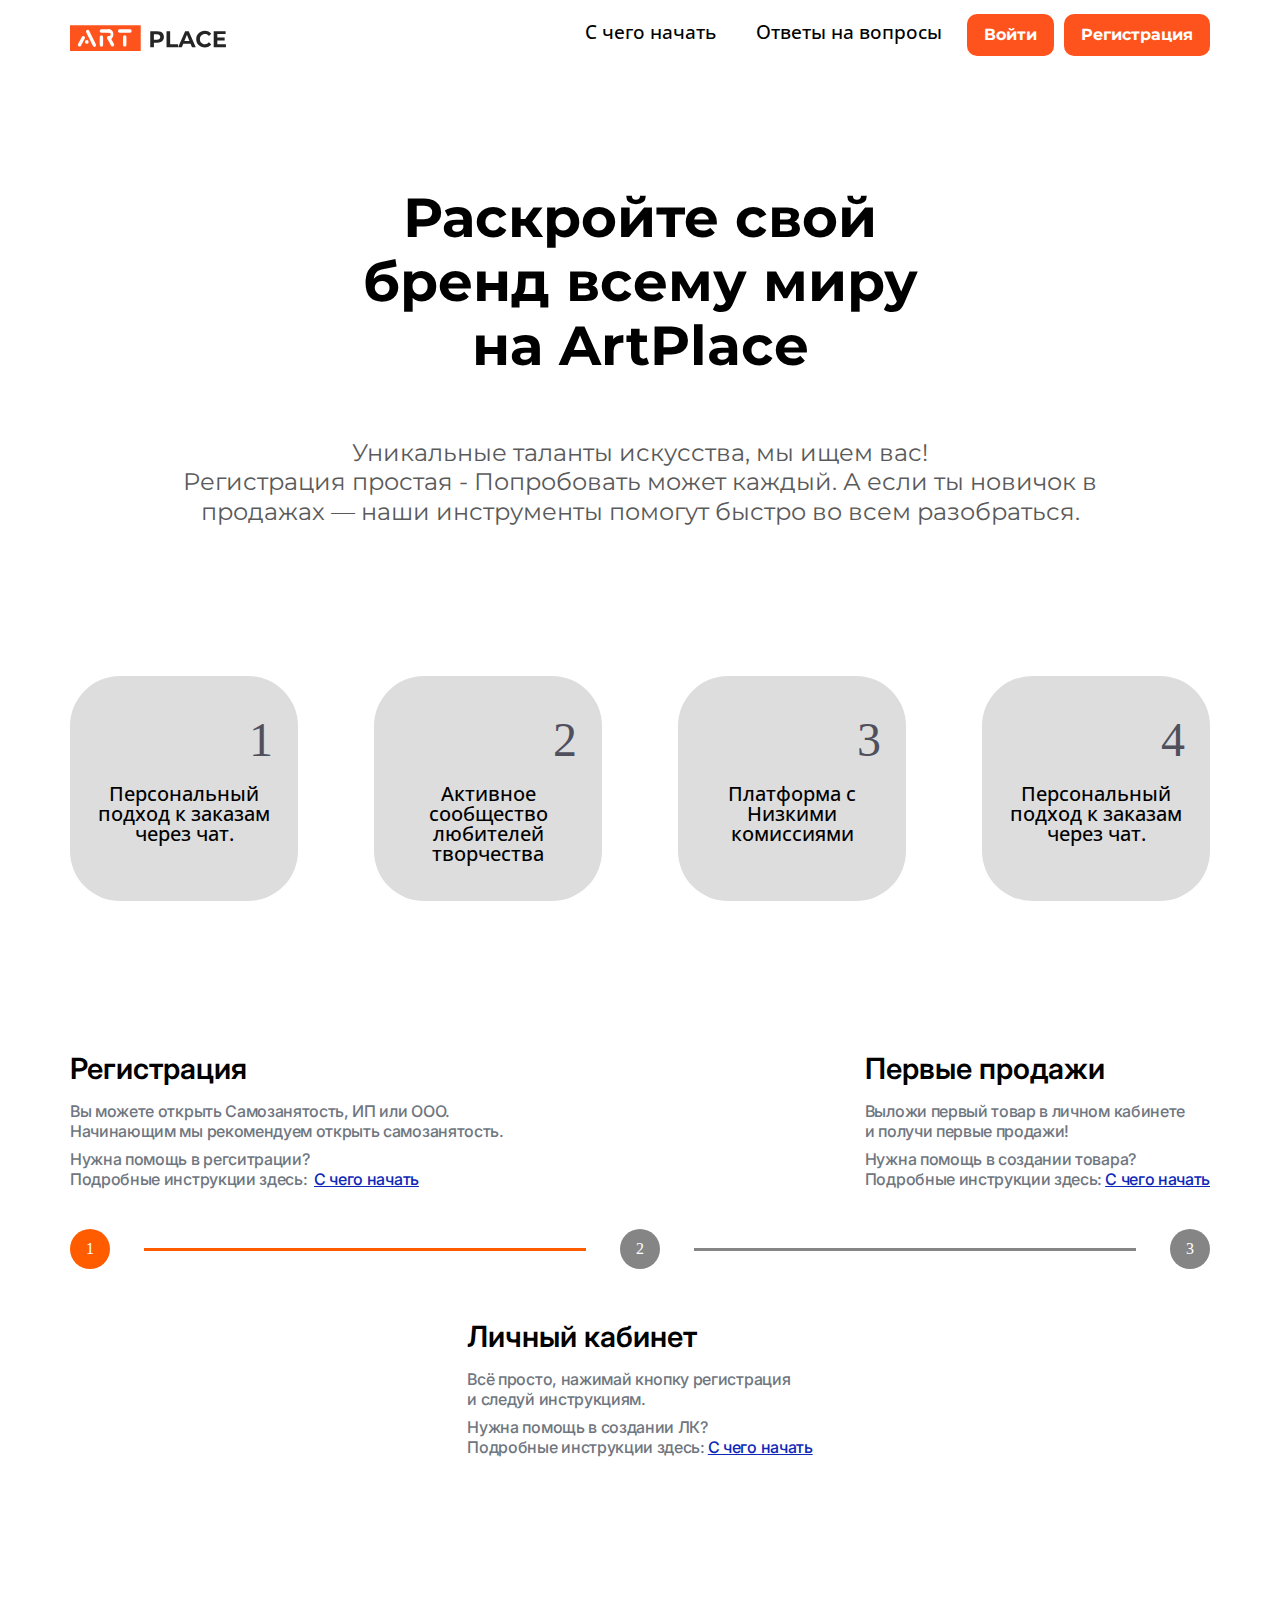
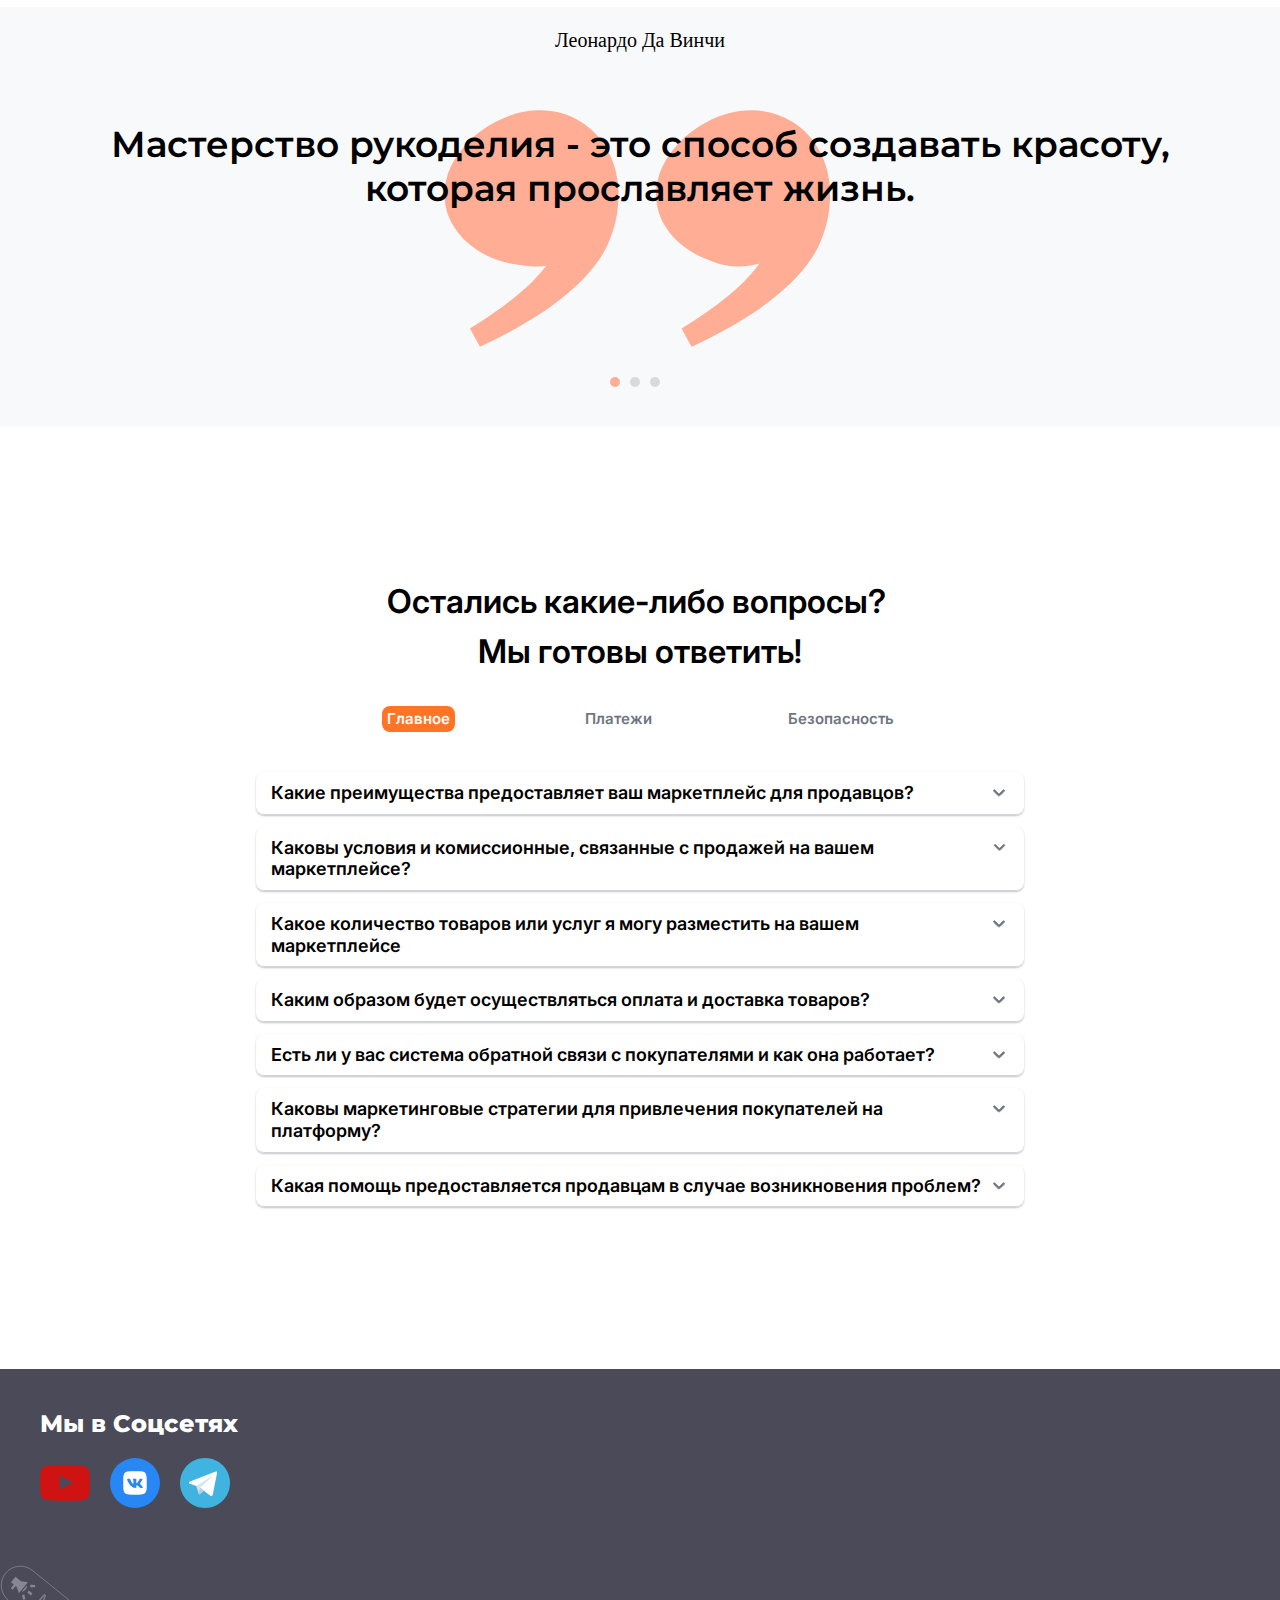
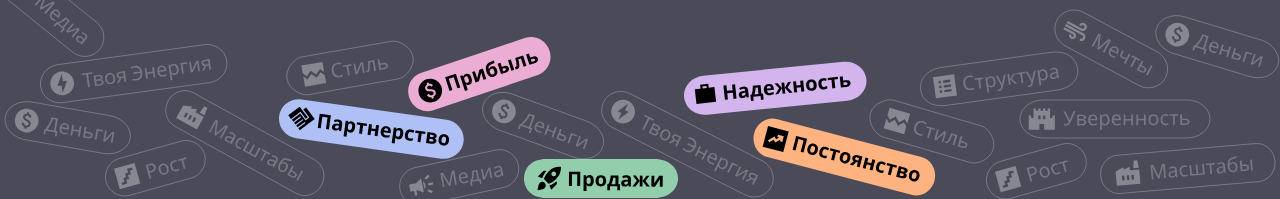
==== commit 9b6967c1: "cards info" ====
--- a/templates/index.html
+++ b/templates/index.html
@@ -52,10 +52,10 @@
 			<span>продажах — наши инструменты помогут быстро во всем разобраться.</span>
 		</div>
 		<div class="delivery">
-			<div class="">Доставка</div>
-			<div class="">Доставка</div>
-			<div class="">Доставка</div>
-			<div class="">Доставка</div>
+			<div class="item"><div class="point">1</div><div class="description"> Персональный подход к заказам через чат.</div></div>
+			<div class="item"><div class="point">2</div><div class="description"> Активное сообщество любителей творчества</div></div>
+			<div class="item"><div class="point">3</div><div class="description"> Платформа с Низкими комиссиями</div></div>
+			<div class="item"><div class="point">4</div><div class="description"> Персональный подход к заказам через чат.</div></div>
 		</div>
 		<div class="steps">
 			<div class="first-line">
--- a/assets/styles/style.css
+++ b/assets/styles/style.css
@@ -9,1322 +9,1664 @@
     src: url(../fonts/Montserrat\ Light.ttf);
 }
 
- * {
-     margin: 0;
-     padding: 0;
-     box-sizing: border-box;
-}
- *, *::before, *::after {
-     box-sizing: border-box;
-}
- * {
-     margin: 0;
-     padding: 0;
-     border: 0 solid transparent;
-}
- html {
-     -webkit-text-size-adjust: 100%;
-}
- body {
-     min-height: 100vh;
-     line-height: 1;
-     text-rendering: optimizeSpeed;
-}
- img, svg, video, canvas, audio, iframe, embed, object {
-     display: block;
-     max-width: 100%;
-}
- input, button, textarea, select {
-     font: inherit;
-     line-height: inherit;
-     color: inherit;
-}
- table {
-     border-collapse: collapse;
-     border-spacing: 0;
-}
- button, [role="button"] {
-     cursor: pointer;
-     background-color: transparent;
-     -webkit-tap-highlight-color: transparent;
-}
- a {
-     cursor: pointer;
-     color: inherit;
-     text-decoration: inherit;
-     -webkit-tap-highlight-color: transparent;
-}
- h1, h2, h3, h4, h5, h6 {
-}
- ol, ul {
-     list-style: none;
-}
- [type=date], [type=datetime], [type=datetime-local], [type=email], [type=month], [type=number], [type=password], [type=search], [type=tel], [type=text], [type=time], [type=url], [type=week], textarea, select {
-     -webkit-appearance: none;
-     -moz-appearance: none;
-     appearance: none;
-     width: 100%;
-}
- ::-moz-placeholder {
-     opacity: 1;
-}
- textarea {
-     vertical-align: top;
-     overflow: auto;
-}
- [type='checkbox'], [type='radio'] {
-     -webkit-appearance: none;
-     -moz-appearance: none;
-     appearance: none;
-}
- @media (prefers-reduced-motion: reduce) {
-     html:focus-within {
-         scroll-behavior: auto;
-    }
-     *, *::before, *::after {
-         animation-duration: 0.01ms !important;
-         animation-iteration-count: 1 !important;
-         transition-duration: 0.01ms !important;
-         scroll-behavior: auto !important;
-    }
-}
- @media (min-width: 1024px) and (max-width: 1600px) {
-     header {
-         z-index: 10000;
-         background-color: #fff;
-         position: fixed;
-         height: 70px;
-         width: 100%;
-         padding: 15px 70px;
-    }
-     header .header-container {
-         width: 100%;
-         height: 100%;
-         display: flex;
-         justify-content: space-between;
-         align-items: center;
-         flex-wrap: nowrap;
-    }
-     header a {
-         width: auto;
-         height: 100%;
-         display: flex;
-         align-items: center;
-    }
-     header a .logo {
-         width: auto;
-         height: 50%;
-    }
-     header a .logo img {
-         width: auto;
-         height: 100%;
-    }
-     header .header-container nav {
-         width: auto;
-         display: flex;
-    }
-     header .header-container nav a:hover {
-         color: #FF531D;
-    }
-     header .header-container nav a {
-         padding: 9px 15px;
-         color: #000000;
-         text-decoration: none;
-         margin-left: 10px;
-         font-family: "Open Sans", sans-serif;
-         font-size: clamp(12px, 3vw, 19px);
-         font-weight: 500;
-         line-height: 19.71px;
-         text-align: left;
-    }
-     header .header-container nav a.login, header .header-container nav a.singin {
-         border-radius: 10px;
-         background-color: #FF531D;
-         color: #ffffff;
-         transition: 1s ease-in-out;
-         font-family: Montserrat;
-         font-size: clamp(10px, 3vw, 16px);
-         font-weight: 700;
-         line-height: 19.5px;
-         text-align: left;
-         padding: 11px 17px;
-    }
-     header .header-container nav a.login:hover, header .header-container nav a.singin:hover {
-         background-color: #c64018;
-         transition: 1s ease-in-out;
-         color: #ffffff;
-    }
-     .burger {
-         display: none;
-    }
-     main {
-         padding: 170px 0px 0px 0px;
-         flex: 1 0 auto;
-         width: 100%;
-         height: auto;
-    }
-     main .big-title {
-         padding: 0px 70px;
-         width: 100%;
-         display: flex;
-         height: auto;
-         font-family: Montserrat;
-         font-size: 50px;
-         font-weight: 700;
-         line-height: 78.02px;
-         text-align: center;
-         align-items: center;
-         flex-direction: column;
-         margin-bottom: 60px;
-    }
-     main .small-title {
-         color: #5A5A5A;
-         width: 100%;
-         display: flex;
-         height: auto;
-         font-family: Montserrat;
-         font-size: 24px;
-         font-weight: 400;
-         line-height: 29.26px;
-         text-align: center;
-         align-items: center;
-         flex-direction: column;
-         margin-bottom: 150px;
-         padding: 0px 70px;
-    }
-     main .delivery {
-         display: grid;
-         grid-template-columns: repeat(4, 20%);
-         width: 100%;
-         justify-content: space-between;
-         margin-bottom: 150px;
-         column-gap: calc(8% / 3);
-         padding: 0px 70px;
-    }
-     main .delivery div {
-         height: 25vh;
-         width: 100%;
-         border-radius: 50px;
-         background-color: #DDDDDD;
-         padding: 20px 25px;
-         font-family: "Open Sans", sans-serif;
-         font-size: 28px;
-         font-weight: 400;
-         line-height: 34.5px;
-    }
-     .stepsMobile {
-         display: none;
-    }
-     .steps {
-         padding: 0px 70px;
-         width: 100%;
-         margin-bottom: 150px;
-    }
-     .steps div .title {
-         font-size: 20px;
-         font-weight: 600;
-         margin-bottom: 15px;
-         font-family: Inter;
-         font-size: 29.1px;
-         font-weight: 600;
-         line-height: 35.2px;
-         text-align: left;
-    }
-     .steps div .description {
-         color: #6F7680;
-         font-size: 14px;
-         font-family: Inter;
-         font-size: 16px;
-         font-weight: 500;
-         line-height: 20px;
-         letter-spacing: -0.3199999928474426px;
-         text-align: left;
-    }
-     .steps div .description .help {
-         margin-top: 8px;
-    }
-     .steps div .description .help a {
-         color: #0f28b7;
-         text-decoration: underline;
-         margin-left: 3px;
-    }
-     .steps .first-line {
-         display: flex;
-         justify-content: space-between;
-    }
-     .steps .second-line {
-         margin-top: 40px;
-         margin-bottom: 50px;
-         display: flex;
-         justify-content: space-between;
-         align-items: center;
-    }
-     .second-line span {
-         color: #fff;
-         font-size: 16px;
-         border-radius: 50%;
-         background-color: #858585;
-         width: 40px;
-         height: 40px;
-         display: flex;
-         align-items: center;
-         justify-content: center;
-    }
-     .line {
-         width: calc(100% / 2 - 10vw);
-         height: 3px;
-         background-color: #858585;
-    }
-     .second-line span:first-child, .second-line .line.first {
-         background-color: #FF5C00;
-    }
-     .steps .third-line {
-         display: flex;
-         justify-content: center;
-    }
-     .quotes {
-         padding: 20px 0 40px 0;
-         background-color: #F8F9FA;
-         margin-bottom: 150px;
-         width: 100%;
-         height: auto;
-         display: flex;
-         flex-wrap: wrap;
-         justify-content: center;
-         align-items: center;
-         flex-direction: column;
-    }
-     .quotes img {
-         width: 50%;
-         height: auto;
-    }
-     .quote {
-         display: none;
-         flex-direction: column;
-         align-items: center;
-         margin-bottom: -32%;
-         position: relative;
-    }
-     .points {
-         margin-top: 30px;
-         display: flex;
-    }
-     .points span {
-         display: flex;
-         width: 10px;
-         height: 10px;
-         background-color: #D9D9D9;
-         border-radius: 50%;
-         margin-right: 10px;
-    }
-     .points span.active {
-         background-color: #FFAD94;
-    }
-     .quotes .quote[id='1'] {
-         display: flex;
-    }
-     .quote .author {
-         font-family: Kodchasan;
-         font-size: 20px;
-         font-weight: 300;
-         line-height: 26px;
-         text-align: center;
-         margin-bottom: 70px;
-    }
-     .quote .text {
-         font-family: Montserrat;
-         font-size: 36px;
-         font-weight: 600;
-         line-height: 43.88px;
-         text-align: center;
-         display: flex;
-         flex-direction: column;
-         align-items: center;
-    }
-     .questions {
-         width: 100%;
-         display: flex;
-         flex-wrap: wrap;
-         margin-bottom: 150px;
-         justify-content: center;
-         padding: 0px 70px;
-    }
-     .questions .title {
-         font-family: Inter;
-         font-size: 32.8px;
-         font-weight: 600;
-         line-height: 49.5px;
-         width: 100%;
-         display: flex;
-         justify-content: center;
-    }
-     .questions .buttons {
-         margin-top: 30px;
-         display: flex;
-         width: 60vw;
-         margin-bottom: 40px;
-         justify-content: space-between;
-    }
-     .questions .buttons button.active {
-         background-color: #FF7425;
-         color: #ffffff;
-    }
-     .questions .buttons button {
-         color: #6F7680;
-         padding: 5px;
-         border-radius: 8px;
-         font-family: Inter;
-         font-size: 15px;
-         font-weight: 600;
-         line-height: 16px;
-         text-align: left;
-    }
-     .list {
-         display: none;
-    }
-     .questions .list.active {
-         display: flex;
-         width: 100%;
-         flex-wrap: nowrap;
-         flex-direction: column;
-         align-items: center;
-    }
-     .questions .list .el {
-         border-bottom: 1px solid #D0D4DA;
-         box-shadow: 0px 1px 2px 0px #0E182440;
-         border-radius: 8px;
-         margin-bottom: 12px;
-         width: 60vw;
-         display: flex;
-    }
-     .questions .list .el details {
-         padding: 10px 15px;
-         display: flex;
-    }
-     details {
-         width: 100%;
-    }
-     details>summary {
-         list-style-type: none;
-         font-family: Inter;
-         font-size: 18px;
-         font-weight: 600;
-         line-height: 21.6px;
-    }
-     details>summary::-webkit-details-marker {
-         display: none;
-    }
-     details>summary {
-         display: flex;
-         width: 100%;
-         justify-content: space-between;
-    }
-     details>summary .icon img {
-         width: 20px;
-    }
-     details[open]>summary .icon img {
-         transform: rotate(180deg);
-    }
-     details[open]>summary {
-         margin-bottom: 8px;
-    }
-     footer {
-         width: 100%;
-         height: auto;
-         flex: 0 0 auto;
-         width: 100%;
-         background-color: #4A4A59;
-    }
-     footer .social-network {
-         padding: 40px;
-         width: 100%;
-         font-size: 20px;
-         color: #ffffff;
-         font-family: Montserrat;
-         font-size: 24px;
-         font-weight: 800;
-         line-height: 29.26px;
-    }
-     .social {
-         display: flex;
-         margin-top: 20px;
-    }
-     .icons {
-         display: flex;
-    }
-     .icons img {
-         width: auto;
-         height: 50px;
-         margin-right: 20px;
-    }
-     footer .icon {
-         width: 100%;
-         height: auto;
-    }
-     footer .icon img {
-         width: 100%;
-         height: auto;
-    }
-}
- @media (min-width: 768px) and (max-width: 1023px) {
-     header {
-         z-index: 10000;
-         background-color: #fff;
-         position: fixed;
-         height: 50px;
-         width: 100%;
-         padding: 8px 30px;
-    }
-     header .header-container {
-         width: 100%;
-         height: 100%;
-         display: flex;
-         justify-content: space-between;
-         align-items: center;
-         flex-wrap: nowrap;
-    }
-     header a {
-         width: auto;
-         height: 100%;
-         display: flex;
-         align-items: center;
-    }
-     header a .logo {
-         width: auto;
-         height: 60%;
-    }
-     header a .logo img {
-         width: auto;
-         height: 100%;
-    }
-     header .header-container nav {
-         width: auto;
-         display: flex;
-    }
-     header .header-container nav a:hover {
-         color: #FF531D;
-    }
-     header .header-container nav a {
-         padding: 3px 8px;
-         color: #000000;
-         text-decoration: none;
-         margin-left: 5px;
-         font-family: "Open Sans", sans-serif;
-         font-size: 10px;
-         font-weight: 400;
-         line-height: 19.71px;
-         text-align: left;
-    }
-     header .header-container nav a.login, header .header-container nav a.singin {
-         border-radius: 10px;
-         background-color: #FF531D;
-         color: #ffffff;
-         transition: 1s ease-in-out;
-         font-family: Montserrat;
-         font-size: 10px;
-         font-weight: 700;
-         line-height: 19.5px;
-         text-align: left;
-         padding: 4px 9px;
-    }
-     header .header-container nav a.login:hover, header .header-container nav a.singin:hover {
-         background-color: #c64018;
-         transition: 1s ease-in-out;
-         color: #ffffff;
-    }
-     .burger {
-         display: none;
-    }
-     main {
-         padding: 60px 00px 0px 0px;
-         flex: 1 0 auto;
-         width: 100%;
-         height: auto;
-    }
-     main .big-title {
-         width: 100%;
-         display: flex;
-         height: auto;
-         font-family: Montserrat;
-         font-size: 27px;
-         font-weight: 700;
-         line-height: 31px;
-         text-align: center;
-         align-items: center;
-         flex-direction: column;
-         margin-bottom: 50px;
-         padding: 0px 30px;
-    }
-     main .small-title {
-         color: #5A5A5A;
-         width: 100%;
-         display: flex;
-         height: auto;
-         font-family: Montserrat;
-         font-size: 14px;
-         font-weight: 400;
-         line-height: 27px;
-         text-align: center;
-         align-items: center;
-         flex-direction: column;
-         margin-bottom: 60px;
-         padding: 0px 30px;
-    }
-     main .delivery {
-         display: grid;
-         grid-template-columns: repeat(2, 30%);
-         width: 100%;
-         margin-bottom: 120px;
-         align-items: center;
-         align-content: space-between;
-         justify-content: center;
-         row-gap: 15%;
-         column-gap: 10%;
-         padding: 0px 30px;
-    }
-     main .delivery div {
-         height: 25vh;
-         width: 100%;
-         border-radius: 50px;
-         background-color: #DDDDDD;
-         padding: 20px 25px;
-         font-family: "Open Sans", sans-serif;
-         font-size: 20px;
-         font-weight: 400;
-         line-height: 34.5px;
-    }
-     .stepsMobile {
-         display: none;
-    }
-     .steps {
-         padding: 0px 30px;
-         width: 100%;
-         margin-bottom: 150px;
-    }
-     .steps .box-1, .box-2 {
-         padding: 5px;
-    }
-     .steps div .title {
-         margin-bottom: 15px;
-         font-family: Inter;
-         font-size: 16px;
-         font-weight: 600;
-         line-height: 35.2px;
-         text-align: left;
-    }
-     .steps div .description {
-         color: #6F7680;
-         font-size: 14px;
-         font-family: Inter;
-         font-size: 12px;
-         font-weight: 500;
-         line-height: 20px;
-         letter-spacing: -0.3199999928474426px;
-         text-align: left;
-         display: flex;
-         flex-wrap: wrap;
-         align-content: stretch;
-         flex-direction: column;
-    }
-     .steps div .description .help {
-         margin-top: 8px;
-    }
-     .steps div .description .help a {
-         color: #0f28b7;
-         text-decoration: underline;
-         margin-left: 3px;
-    }
-     .steps .first-line {
-         display: flex;
-         justify-content: space-between;
-    }
-     .steps .second-line {
-         margin-top: 40px;
-         margin-bottom: 50px;
-         display: flex;
-         justify-content: space-between;
-         align-items: center;
-    }
-     .second-line span {
-         color: #fff;
-         font-size: 16px;
-         border-radius: 50%;
-         background-color: #858585;
-         width: 30px;
-         height: 30px;
-         display: flex;
-         align-items: center;
-         justify-content: center;
-    }
-     .line {
-         width: calc(100% / 2 - (10vw + 30px));
-         height: 3px;
-         background-color: #858585;
-    }
-     .second-line span:first-child, .second-line .line.first {
-         background-color: #FF5C00;
-    }
-     .steps .third-line {
-         display: flex;
-         justify-content: center;
-    }
-     .quotes {
-         padding: 20px 0 40px 0;
-         background-color: #F8F9FA;
-         margin-bottom: 100px;
-         width: 100%;
-         height: auto;
-         display: flex;
-         flex-wrap: wrap;
-         justify-content: center;
-         align-items: center;
-         flex-direction: column;
-    }
-     .quotes img {
-         width: 50%;
-         height: auto;
-    }
-     .quote {
-         display: none;
-         flex-direction: column;
-         align-items: center;
-         margin-bottom: -32%;
-         position: relative;
-    }
-     .points {
-         margin-top: 30px;
-         display: flex;
-    }
-     .points span {
-         display: flex;
-         width: 10px;
-         height: 10px;
-         background-color: #D9D9D9;
-         border-radius: 50%;
-         margin-right: 10px;
-    }
-     .points span.active {
-         background-color: #FFAD94;
-    }
-     .quotes .quote[id='1'] {
-         display: flex;
-    }
-     .quote .author {
-         font-family: Kodchasan;
-         font-size: 16px;
-         font-weight: 300;
-         line-height: 26px;
-         text-align: center;
-         margin-bottom: 70px;
-    }
-     .quote .text {
-         font-family: Montserrat;
-         font-size: 22px;
-         font-weight: 600;
-         line-height: 43.88px;
-         text-align: center;
-         display: flex;
-         flex-direction: column;
-         align-items: center;
-    }
-     .questions {
-         width: 100%;
-         display: flex;
-         flex-wrap: wrap;
-         margin-bottom: 100px;
-         justify-content: center;
-         padding: 0px 30px;
-    }
-     .questions .title {
-         font-family: Inter;
-         font-size: 21px;
-         font-weight: 600;
-         line-height: 49.5px;
-         width: 100%;
-         display: flex;
-         justify-content: center;
-    }
-     .questions .buttons {
-         margin-top: 30px;
-         display: flex;
-         width: 60vw;
-         margin-bottom: 40px;
-         justify-content: space-between;
-    }
-     .questions .buttons button.active {
-         background-color: #FF7425;
-         color: #ffffff;
-    }
-     .questions .buttons button {
-         color: #6F7680;
-         padding: 5px;
-         border-radius: 8px;
-         font-family: Inter;
-         font-size: 15px;
-         font-weight: 600;
-         line-height: 16px;
-         text-align: left;
-    }
-     .list {
-         display: none;
-    }
-     .questions .list.active {
-         display: flex;
-         width: 100%;
-         flex-wrap: nowrap;
-         flex-direction: column;
-         align-items: center;
-    }
-     .questions .list .el {
-         border-bottom: 1px solid #D0D4DA;
-         box-shadow: 0px 1px 2px 0px #0E182440;
-         border-radius: 8px;
-         margin-bottom: 12px;
-         width: 70vw;
-         display: flex;
-    }
-     .questions .list .el details {
-         padding: 10px 15px;
-         display: flex;
-    }
-     details {
-         width: 100%;
-    }
-     details>summary {
-         list-style-type: none;
-         font-family: Inter;
-         font-size: 14px;
-         font-weight: 600;
-         line-height: 21.6px;
-    }
-     details>summary::-webkit-details-marker {
-         display: none;
-    }
-     details>summary {
-         display: flex;
-         width: 100%;
-         justify-content: space-between;
-    }
-     details>summary .icon img {
-         width: 20px;
-    }
-     details[open]>summary .icon img {
-         transform: rotate(180deg);
-    }
-     details[open]>summary {
-         margin-bottom: 8px;
-    }
-     details[open]>summary .icon {
-         transform: rotate(90deg);
-    }
-     footer {
-         width: 100%;
-         height: auto;
-         flex: 0 0 auto;
-         width: 100%;
-         background-color: #4A4A59;
-    }
-     footer .social-network {
-         padding: 40px;
-         width: 100%;
-         font-size: 20px;
-         color: #ffffff;
-         font-family: Montserrat;
-         font-size: 24px;
-         font-weight: 800;
-         line-height: 29.26px;
-    }
-     .social {
-         display: flex;
-         margin-top: 20px;
-    }
-     .icons {
-         display: flex;
-    }
-     .icons img {
-         width: auto;
-         height: 50px;
-         margin-right: 20px;
-    }
-     footer .icon {
-         width: 100%;
-         height: auto;
-    }
-     footer .icon img {
-         width: 100%;
-         height: auto;
-    }
-}
- @media (max-width: 767px) {
-     header {
-         z-index: 10000;
-         background-color: #fff;
-         position: fixed;
-         height: 50px;
-         width: 100%;
-         padding: 8px 30px;
-    }
-     header .header-container {
-         width: 100%;
-         height: 100%;
-         display: flex;
-         justify-content: space-between;
-         align-items: center;
-         flex-wrap: nowrap;
-    }
-     header a {
-         width: auto;
-         height: 100%;
-         display: flex;
-         align-items: center;
-    }
-     header a .logo {
-         width: auto;
-         height: clamp(20px, 2vw, 32px);
-    }
-     header a .logo img {
-         width: auto;
-         height: 100%;
-    }
-     header .header-container nav {
-         width: auto;
-         display: flex;
-    }
-     header .header-container nav a:hover {
-         color: #FF531D;
-    }
-     header .header-container nav a {
-         display: none;
-    }
-     .burger {
-         position: relative;
-         width: 20px;
-         height: 15px;
-         background: transparent;
-         cursor: pointer;
-         display: block;
-    }
-     .burger input {
-         display: none;
-    }
-     .burger span {
-         display: block;
-         position: absolute;
-         height: 2px;
-         width: 100%;
-         background: black;
-         border-radius: 9px;
-         opacity: 1;
-         left: 0;
-         transform: rotate(0deg);
-         transition: .25s ease-in-out;
-    }
-     .burger span:nth-of-type(1) {
-         top: 0px;
-         transform-origin: left center;
-    }
-     .burger span:nth-of-type(2) {
-         top: 50%;
-         transform: translateY(-50%);
-         transform-origin: left center;
-    }
-     .burger span:nth-of-type(3) {
-         top: 100%;
-         transform-origin: left center;
-         transform: translateY(-100%);
-    }
-     .burger input:checked~span:nth-of-type(1) {
-         transform: rotate(45deg);
-         top: 0px;
-         left: 0px;
-    }
-     .burger input:checked~span:nth-of-type(2) {
-         width: 0%;
-         opacity: 0;
-    }
-     .burger input:checked~span:nth-of-type(3) {
-         transform: rotate(-45deg);
-    }
-     .bar_panel {
-         display: none;
-    }
-     .bar_panel.active {
-         display: flex;
-         width: 100vw;
-         height: calc(100vh - 50px);
-         position: fixed;
-         bottom: 0;
-         background-color: #fff;
-         top: 50px;
-         z-index: 10000;
-         justify-content: center;
-         align-items: center;
-    }
-     .bar_panel.active nav {
-         display: flex;
-         flex-wrap: wrap;
-         flex-direction: column;
-    }
-     .bar_panel.active nav a {
-         margin-bottom: 20px;
-    }
-     .bar_panel.active nav a {
-         justify-content: center;
-         color: #000000;
-         text-decoration: none;
-         display: flex;
-         font-family: "Open Sans", sans-serif;
-         font-weight: 500;
-         line-height: 19.71px;
-         text-align: left;
-         font-size: clamp(16px, 3vw, 24px);
-    }
-     .bar_panel.active nav a.login, .bar_panel.active nav a.singin {
-         display: flex;
-         border-radius: 10px;
-         background-color: #FF531D;
-         color: #ffffff;
-         transition: 1s ease-in-out;
-         font-family: Montserrat;
-         font-size: clamp(10px, 3vw, 16px);
-         font-weight: 700;
-         line-height: 19.5px;
-         text-align: left;
-         padding: 11px 17px;
-         justify-content: center;
-    }
-     main {
-         padding: 60px 0px 0px 0px;
-         flex: 1 0 auto;
-         width: 100%;
-         height: auto;
-    }
-     main .big-title {
-         width: 100%;
-         display: flex;
-         height: auto;
-         font-family: Montserrat;
-         font-size: 27px;
-         font-weight: 700;
-         line-height: 31px;
-         text-align: center;
-         align-items: center;
-         flex-direction: column;
-         margin-bottom: 50px;
-         padding: 0px 30px 0px 30px;
-    }
-     main .small-title {
-         padding: 0px 30px 0px 30px;
-         color: #5A5A5A;
-         width: 100%;
-         display: flex;
-         height: auto;
-         font-family: Montserrat;
-         font-size: clamp(8px, 3vw, 18px);
-         font-weight: 400;
-         line-height: 27px;
-         text-align: center;
-         align-items: center;
-         flex-direction: column;
-         margin-bottom: 150px;
-    }
-     main .delivery {
-         padding: 0px 30px 0px 30px;
-         display: grid;
-         grid-template-columns: repeat(2, 40%);
-         width: 100%;
-         justify-content: center;
-         margin-bottom: 150px;
-         column-gap: calc(5%);
-         row-gap: 5%;
-    }
-     main .delivery div {
-         height: 20vh;
-         width: 100%;
-         border-radius: 50px;
-         background-color: #DDDDDD;
-         padding: 20px 25px;
-         font-family: "Open Sans", sans-serif;
-         font-size: 14px;
-         font-weight: 400;
-         line-height: 34.5px;
-    }
-     .stepsMobile {
-         display: flex;
-         padding: 0px 30px 0px 30px;
-         width: 100%;
-         margin-bottom: 100px;
-         justify-content: space-between;
-    }
-     .steps {
-         display: none;
-    }
-     .stepsMobile div .title {
-         margin-bottom: 15px;
-         font-family: Inter;
-         font-size: 16px;
-         font-weight: 600;
-         line-height: 35.2px;
-         text-align: left;
-    }
-     .stepsMobile div .description {
-         color: #6F7680;
-         font-size: 14px;
-         font-family: Inter;
-         font-size: 12px;
-         font-weight: 500;
-         line-height: 20px;
-         letter-spacing: -0.3199999928474426px;
-         text-align: left;
-         display: flex;
-         flex-wrap: nowrap;
-         align-content: stretch;
-         flex-direction: column;
-    }
-     .box-1, .box-2, .box-3 {
-         height: 33.3333%;
-         margin-bottom: 45px;
-    }
-     .box-3 {
-         margin: 0;
-    }
-     .stepsMobile div .description .help {
-         margin-top: 6px;
-    }
-     .stepsMobile div .description .help a {
-         color: #0f28b7;
-         text-decoration: underline;
-         margin-left: 3px;
-    }
-     .stepsMobile .first-line {
-         display: flex;
-         justify-content: space-between;
-         flex-direction: column;
-    }
-     .stepsMobile .second-line {
-         display: flex;
-         align-items: center;
-         flex-wrap: nowrap;
-         flex-direction: column;
-         justify-content: space-between;
-    }
-     .second-line span {
-         color: #fff;
-         font-size: 16px;
-         border-radius: 50%;
-         background-color: #858585;
-         width: 30px;
-         height: 30px;
-         display: flex;
-         align-items: center;
-         justify-content: center;
-    }
-     .line {
-         height: calc(100% / 2 - (60px));
-         width: 3px;
-         background-color: #858585;
-    }
-     .second-line span:first-child, .second-line .line.first {
-         background-color: #FF5C00;
-    }
-     .steps .third-line {
-         display: flex;
-         justify-content: center;
-    }
-     .steps div .description {
-         color: #6F7680;
-         font-size: 14px;
-         font-family: Inter;
-         font-size: 12px;
-         font-weight: 500;
-         line-height: 20px;
-         letter-spacing: -0.3199999928474426px;
-         text-align: left;
-         display: flex;
-         flex-wrap: wrap;
-         align-content: stretch;
-         flex-direction: column;
-    }
-     .quotes {
-         padding: 20px 0 40px 0;
-         background-color: #F8F9FA;
-         margin-bottom: 100px;
-         width: 100%;
-         height: auto;
-         display: flex;
-         flex-wrap: wrap;
-         justify-content: center;
-         align-items: center;
-         flex-direction: column;
-    }
-     .quotes img {
-         width: 50%;
-         height: auto;
-    }
-     .quote {
-         display: none;
-         flex-direction: column;
-         align-items: center;
-         margin-bottom: -32%;
-         position: relative;
-    }
-     .points {
-         margin-top: 30px;
-         display: flex;
-    }
-     .points span {
-         display: flex;
-         width: 10px;
-         height: 10px;
-         background-color: #D9D9D9;
-         border-radius: 50%;
-         margin-right: 10px;
-    }
-     .points span.active {
-         background-color: #FFAD94;
-    }
-     .quotes .quote[id='1'] {
-         display: flex;
-    }
-     .quote .author {
-         font-family: 'MonsterratLight';
-         font-size: 16px;
-         font-weight: 300;
-         line-height: 26px;
-         text-align: center;
-         margin-bottom: 70px;
-    }
-     .quote .text {
-         font-family: Montserrat;
-         font-size: 22px;
-         font-weight: 600;
-         line-height: 43.88px;
-         text-align: center;
-         display: flex;
-         flex-direction: column;
-         align-items: center;
-    }
-     .questions {
-         padding: 0px 30px 0px 30px;
-         width: 100%;
-         display: flex;
-         flex-wrap: wrap;
-         margin-bottom: 100px;
-         justify-content: center;
-    }
-     .questions .title {
-         font-family: Inter;
-         font-size: clamp(12px, 4vw, 18px);
-         font-weight: 600;
-         line-height: 30px;
-         width: 100%;
-         display: flex;
-         justify-content: center;
-    }
-     .questions .buttons {
-         margin-top: 30px;
-         display: flex;
-         width: 80vw;
-         margin-bottom: 40px;
-         justify-content: space-between;
-    }
-     .questions .buttons button.active {
-         background-color: #FF7425;
-         color: #ffffff;
-    }
-     .questions .buttons button {
-         color: #6F7680;
-         padding: 5px;
-         border-radius: 8px;
-         font-family: Inter;
-         font-size: clamp(8px, 3vw, 15px);
-         font-weight: 600;
-         line-height: 16px;
-         text-align: left;
-    }
-     .list {
-         display: none;
-    }
-     .questions .list.active {
-         display: flex;
-         width: 100%;
-         flex-wrap: nowrap;
-         flex-direction: column;
-         align-items: center;
-    }
-     .questions .list .el {
-         border-bottom: 1px solid #D0D4DA;
-         box-shadow: 0px 1px 2px 0px #0E182440;
-         border-radius: 8px;
-         margin-bottom: 12px;
-         width: 80vw;
-         display: flex;
-    }
-     .questions .list .el details {
-         padding: 5px 8px;
-         display: flex;
-    }
-     details {
-         width: 100%;
-    }
-     details>summary {
-         list-style-type: none;
-         font-family: Inter;
-         font-size: clamp(6px, 3vw, 12px);
-         font-weight: 600;
-         line-height: 21.6px;
-    }
-     details>summary::-webkit-details-marker {
-         display: none;
-    }
-     details>summary {
-         display: flex;
-         width: 100%;
-         justify-content: space-between;
-    }
-     details[open]>summary {
-         margin-bottom: 8px;
-    }
-     details>summary .icon img {
-         width: 20px;
-    }
-     details[open]>summary .icon img {
-         transform: rotate(180deg);
-    }
-     footer {
-         width: 100%;
-         height: auto;
-         flex: 0 0 auto;
-         width: 100%;
-         background-color: #4A4A59;
-    }
-     footer .social-network {
-         padding: 40px;
-         width: 100%;
-         font-size: 20px;
-         color: #ffffff;
-         font-family: Montserrat;
-         font-size: clamp(12px, 4vw, 18px);
-         font-weight: 800;
-    }
-     .social {
-         display: flex;
-         margin-top: 10px;
-    }
-     .icons {
-         display: flex;
-    }
-     .icons img {
-         width: auto;
-         height: clamp(10px, 16vw, 25px);
-         margin-right: 20px;
-    }
-     footer .icon {
-         width: 100%;
-         height: auto;
-    }
-     footer .icon img {
-         width: 100%;
-         height: auto;
-    }
-}
+* {
+    margin: 0;
+    padding: 0;
+    box-sizing: border-box;
+}
+
+*,
+*::before,
+*::after {
+    box-sizing: border-box;
+}
+
+* {
+    margin: 0;
+    padding: 0;
+    border: 0 solid transparent;
+}
+
+html {
+    -webkit-text-size-adjust: 100%;
+}
+
+body {
+    min-height: 100vh;
+    line-height: 1;
+    text-rendering: optimizeSpeed;
+}
+
+img,
+svg,
+video,
+canvas,
+audio,
+iframe,
+embed,
+object {
+    display: block;
+    max-width: 100%;
+}
+
+input,
+button,
+textarea,
+select {
+    font: inherit;
+    line-height: inherit;
+    color: inherit;
+}
+
+table {
+    border-collapse: collapse;
+    border-spacing: 0;
+}
+
+button,
+[role="button"] {
+    cursor: pointer;
+    background-color: transparent;
+    -webkit-tap-highlight-color: transparent;
+}
+
+a {
+    cursor: pointer;
+    color: inherit;
+    text-decoration: inherit;
+    -webkit-tap-highlight-color: transparent;
+}
+
+h1,
+h2,
+h3,
+h4,
+h5,
+h6 {}
+
+ol,
+ul {
+    list-style: none;
+}
+
+[type=date],
+[type=datetime],
+[type=datetime-local],
+[type=email],
+[type=month],
+[type=number],
+[type=password],
+[type=search],
+[type=tel],
+[type=text],
+[type=time],
+[type=url],
+[type=week],
+textarea,
+select {
+    -webkit-appearance: none;
+    -moz-appearance: none;
+    appearance: none;
+    width: 100%;
+}
+
+::-moz-placeholder {
+    opacity: 1;
+}
+
+textarea {
+    vertical-align: top;
+    overflow: auto;
+}
+
+[type='checkbox'],
+[type='radio'] {
+    -webkit-appearance: none;
+    -moz-appearance: none;
+    appearance: none;
+}
+
+@media (prefers-reduced-motion: reduce) {
+    html:focus-within {
+        scroll-behavior: auto;
+    }
+
+    *,
+    *::before,
+    *::after {
+        animation-duration: 0.01ms !important;
+        animation-iteration-count: 1 !important;
+        transition-duration: 0.01ms !important;
+        scroll-behavior: auto !important;
+    }
+}
+
+@media (min-width: 1024px) and (max-width: 1600px) {
+    header {
+        z-index: 10000;
+        background-color: #fff;
+        position: fixed;
+        height: 70px;
+        width: 100%;
+        padding: 15px 70px;
+    }
+
+    header .header-container {
+        width: 100%;
+        height: 100%;
+        display: flex;
+        justify-content: space-between;
+        align-items: center;
+        flex-wrap: nowrap;
+    }
+
+    header a {
+        width: auto;
+        height: 100%;
+        display: flex;
+        align-items: center;
+    }
+
+    header a .logo {
+        width: auto;
+        height: 50%;
+    }
+
+    header a .logo img {
+        width: auto;
+        height: clamp(25px, 2vw, 40px);
+    }
+
+    header .header-container nav {
+        width: auto;
+        display: flex;
+    }
+
+    header .header-container nav a:hover {
+        color: #FF531D;
+    }
+
+    header .header-container nav a {
+        padding: 9px 15px;
+        color: #000000;
+        text-decoration: none;
+        margin-left: 10px;
+        font-family: "Open Sans", sans-serif;
+        font-size: clamp(12px, 3vw, 19px);
+        font-weight: 500;
+        line-height: 19.71px;
+        text-align: left;
+    }
+
+    header .header-container nav a.login,
+    header .header-container nav a.singin {
+        border-radius: 10px;
+        background-color: #FF531D;
+        color: #ffffff;
+        transition: 1s ease-in-out;
+        font-family: Montserrat;
+        font-size: clamp(10px, 3vw, 16px);
+        font-weight: 700;
+        line-height: 19.5px;
+        text-align: left;
+        padding: 11px 17px;
+    }
+
+    header .header-container nav a.login:hover,
+    header .header-container nav a.singin:hover {
+        background-color: #c64018;
+        transition: 1s ease-in-out;
+        color: #ffffff;
+    }
+
+    .burger {
+        display: none;
+    }
+
+    main {
+        padding: 170px 0px 0px 0px;
+        flex: 1 0 auto;
+        width: 100%;
+        height: auto;
+    }
+
+    main .big-title {
+        width: 100%;
+        display: flex;
+        height: auto;
+        font-family: Montserrat;
+        font-size: clamp(40px, 5vw, 55px);
+        font-weight: 700;
+        line-height: clamp(56px, 5vw, 64px);
+        text-align: center;
+        align-items: center;
+        flex-direction: column;
+        margin-bottom: 60px;
+        padding: 0px 70px 0px 70px;
+    }
+
+    main .small-title {
+        color: #5A5A5A;
+        width: 100%;
+        display: flex;
+        height: auto;
+        font-family: Montserrat;
+        font-size: 24px;
+        font-weight: 400;
+        line-height: 29.26px;
+        text-align: center;
+        align-items: center;
+        flex-direction: column;
+        margin-bottom: 150px;
+        padding: 0px 70px;
+    }
+
+    main .delivery {
+        display: grid;
+        grid-template-columns: repeat(4, 20%);
+        width: 100%;
+        justify-content: space-between;
+        margin-bottom: 150px;
+        column-gap: calc(8% / 3);
+        height: 25vh;
+        padding: 0 70px;
+
+    }
+
+    main .delivery .point {
+        font-size: 48px;
+        width: 100%;
+        display: flex;
+        justify-content: flex-end;
+        margin-bottom: 10px;
+        color: #50505D;
+        height: 45%;
+        align-items: flex-end;
+        padding-bottom: 10px;
+    }
+
+    main .delivery .item {
+        padding: 20px 25px;
+        height: 25vh;
+        border-radius: 50px;
+        display: flex;
+        flex-wrap: wrap;
+
+        align-content: center;
+        justify-content: center;
+        width: 100%;
+
+        background-color: #DDDDDD;
+    }
+
+    main .delivery .description {
+        height: 55%;
+        text-align: center;
+
+
+
+        font-family: "Open Sans", sans-serif;
+        font-size: 20px;
+        font-weight: 500;
+        display: flex;
+
+    }
+
+    .stepsMobile {
+        display: none;
+    }
+
+    .steps {
+        padding: 0px 70px;
+        width: 100%;
+        margin-bottom: 150px;
+    }
+
+    .steps div .title {
+        font-size: 20px;
+        font-weight: 600;
+        margin-bottom: 15px;
+        font-family: Inter;
+        font-size: 29.1px;
+        font-weight: 600;
+        line-height: 35.2px;
+        text-align: left;
+    }
+
+    .steps div .description {
+        color: #6F7680;
+        font-size: 14px;
+        font-family: Inter;
+        font-size: 16px;
+        font-weight: 500;
+        line-height: 20px;
+        letter-spacing: -0.3199999928474426px;
+        text-align: left;
+    }
+
+    .steps div .description .help {
+        margin-top: 8px;
+    }
+
+    .steps div .description .help a {
+        color: #0f28b7;
+        text-decoration: underline;
+        margin-left: 3px;
+    }
+
+    .steps .first-line {
+        display: flex;
+        justify-content: space-between;
+    }
+
+    .steps .second-line {
+        margin-top: 40px;
+        margin-bottom: 50px;
+        display: flex;
+        justify-content: space-between;
+        align-items: center;
+    }
+
+    .second-line span {
+        color: #fff;
+        font-size: 16px;
+        border-radius: 50%;
+        background-color: #858585;
+        width: 40px;
+        height: 40px;
+        display: flex;
+        align-items: center;
+        justify-content: center;
+    }
+
+    .line {
+        width: calc(100% / 2 - 10vw);
+        height: 3px;
+        background-color: #858585;
+    }
+
+    .second-line span:first-child,
+    .second-line .line.first {
+        background-color: #FF5C00;
+    }
+
+    .steps .third-line {
+        display: flex;
+        justify-content: center;
+    }
+
+    .quotes {
+        padding: 20px 0 40px 0;
+        background-color: #F8F9FA;
+        margin-bottom: 150px;
+        width: 100%;
+        height: auto;
+        display: flex;
+        flex-wrap: wrap;
+        justify-content: center;
+        align-items: center;
+        flex-direction: column;
+    }
+
+    .quotes img {
+        width: 50%;
+        height: auto;
+    }
+
+    .quote {
+        display: none;
+        flex-direction: column;
+        align-items: center;
+        margin-bottom: -32%;
+        position: relative;
+    }
+
+    .points {
+        margin-top: 30px;
+        display: flex;
+    }
+
+    .points span {
+        display: flex;
+        width: 10px;
+        height: 10px;
+        background-color: #D9D9D9;
+        border-radius: 50%;
+        margin-right: 10px;
+    }
+
+    .points span.active {
+        background-color: #FFAD94;
+    }
+
+    .quotes .quote[id='1'] {
+        display: flex;
+    }
+
+    .quote .author {
+        font-family: Kodchasan;
+        font-size: 20px;
+        font-weight: 300;
+        line-height: 26px;
+        text-align: center;
+        margin-bottom: 70px;
+    }
+
+    .quote .text {
+        font-family: Montserrat;
+        font-size: 36px;
+        font-weight: 600;
+        line-height: 43.88px;
+        text-align: center;
+        display: flex;
+        flex-direction: column;
+        align-items: center;
+    }
+
+    .questions {
+        width: 100%;
+        display: flex;
+        flex-wrap: wrap;
+        margin-bottom: 150px;
+        justify-content: center;
+        padding: 0px 70px;
+    }
+
+    .questions .title {
+        font-family: Inter;
+        font-size: 32.8px;
+        font-weight: 600;
+        line-height: 49.5px;
+        width: 100%;
+        display: flex;
+        justify-content: center;
+    }
+
+    .questions .buttons {
+        margin-top: 30px;
+        display: flex;
+        width: 60vw;
+        margin-bottom: 40px;
+        justify-content: space-evenly;
+    }
+
+    .questions .buttons button.active {
+        background-color: #FF7425;
+        color: #ffffff;
+    }
+
+    .questions .buttons button {
+        color: #6F7680;
+        padding: 5px;
+        border-radius: 8px;
+        font-family: Inter;
+        font-size: 15px;
+        font-weight: 600;
+        line-height: 16px;
+        text-align: left;
+    }
+
+    .list {
+        display: none;
+    }
+
+    .questions .list.active {
+        display: flex;
+        width: 100%;
+        flex-wrap: nowrap;
+        flex-direction: column;
+        align-items: center;
+    }
+
+    .questions .list .el {
+        border-bottom: 1px solid #D0D4DA;
+        box-shadow: 0px 1px 2px 0px #0E182440;
+        border-radius: 8px;
+        margin-bottom: 12px;
+        width: 60vw;
+        display: flex;
+    }
+
+    .questions .list .el details {
+        padding: 10px 15px;
+        display: flex;
+    }
+
+    details {
+        width: 100%;
+    }
+
+    details>summary {
+        list-style-type: none;
+        font-family: Inter;
+        font-size: 18px;
+        font-weight: 600;
+        line-height: 21.6px;
+    }
+
+    details>summary::-webkit-details-marker {
+        display: none;
+    }
+
+    details>summary {
+        display: flex;
+        width: 100%;
+        justify-content: space-between;
+    }
+
+    details>summary .icon img {
+        width: 20px;
+    }
+
+    details[open]>summary .icon img {
+        transform: rotate(180deg);
+    }
+
+    details[open]>summary {
+        margin-bottom: 8px;
+    }
+
+    footer {
+        width: 100%;
+        height: auto;
+        flex: 0 0 auto;
+        width: 100%;
+        background-color: #4A4A59;
+    }
+
+    footer .social-network {
+        padding: 40px;
+        width: 100%;
+        font-size: 20px;
+        color: #ffffff;
+        font-family: Montserrat;
+        font-size: 24px;
+        font-weight: 800;
+        line-height: 29.26px;
+    }
+
+    .social {
+        display: flex;
+        margin-top: 20px;
+    }
+
+    .icons {
+        display: flex;
+    }
+
+    .icons img {
+        width: auto;
+        height: 50px;
+        margin-right: 20px;
+    }
+
+    footer .icon {
+        width: 100%;
+        height: auto;
+    }
+
+    footer .icon img {
+        width: 100%;
+        height: auto;
+    }
+}
+
+@media (min-width: 768px) and (max-width: 1023px) {
+    header {
+        z-index: 10000;
+        background-color: #fff;
+        position: fixed;
+        height: 80px;
+        width: 100%;
+        padding: 8px 30px;
+    }
+
+    header .header-container {
+        width: 100%;
+        height: 100%;
+        display: flex;
+        justify-content: space-between;
+        align-items: center;
+        flex-wrap: nowrap;
+    }
+
+    header a {
+        width: auto;
+        height: 100%;
+        display: flex;
+        align-items: center;
+    }
+
+    header a .logo {
+        width: auto;
+        height: clamp(26px, 2vw, 25px);
+    }
+
+    header a .logo img {
+        width: auto;
+        height: 100%;
+    }
+
+    header .header-container nav {
+        width: auto;
+        display: flex;
+    }
+
+    header .header-container nav a:hover {
+        color: #FF531D;
+    }
+
+    header .header-container nav a {
+        padding: 3px 8px;
+        color: #000000;
+        text-decoration: none;
+        margin-left: 5px;
+        font-family: "Open Sans", sans-serif;
+        font-size: 12px;
+        font-weight: 400;
+        line-height: 19.71px;
+        text-align: left;
+    }
+
+    header .header-container nav a.login,
+    header .header-container nav a.singin {
+        border-radius: 10px;
+        background-color: #FF531D;
+        color: #ffffff;
+        transition: 1s ease-in-out;
+        font-family: Montserrat;
+        font-size: 10px;
+        font-weight: 700;
+        line-height: 19.5px;
+        text-align: left;
+        padding: 4px 9px;
+    }
+
+    header .header-container nav a.login:hover,
+    header .header-container nav a.singin:hover {
+        background-color: #c64018;
+        transition: 1s ease-in-out;
+        color: #ffffff;
+    }
+
+    .burger {
+        display: none;
+    }
+
+    main {
+        padding: 80px 00px 0px 0px;
+        flex: 1 0 auto;
+        width: 100%;
+        height: auto;
+    }
+
+    main .big-title {
+        width: 100%;
+        display: flex;
+        height: auto;
+        font-family: Montserrat;
+        font-size: clamp(32px, 5vw, 38px);
+        font-weight: 700;
+        line-height: clamp(30px, 5vw, 36px);
+        text-align: center;
+        align-items: center;
+        flex-direction: column;
+        margin-bottom: 50px;
+        padding: 0px 30px 0px 30px;
+
+    }
+
+    main .small-title {
+        color: #5A5A5A;
+        width: 100%;
+        display: flex;
+        height: auto;
+        font-family: Montserrat;
+        font-size: 14px;
+        font-weight: 400;
+        line-height: 27px;
+        text-align: center;
+        align-items: center;
+        flex-direction: column;
+        margin-bottom: 60px;
+        padding: 0px 30px;
+    }
+
+    main .delivery {
+        display: grid;
+        grid-template-columns: repeat(2, 30%);
+        width: 100%;
+        margin-bottom: 120px;
+        align-items: center;
+        align-content: space-between;
+        justify-content: center;
+        row-gap: 15%;
+        column-gap: 10%;
+        padding: 0px 30px;
+    }
+
+
+
+
+    main .delivery .point {
+        font-size: 40px;
+        width: 100%;
+        display: flex;
+        justify-content: flex-end;
+        margin-bottom: 10px;
+        color: #50505D;
+        height: 45%;
+        align-items: flex-end;
+        padding-bottom: 10px;
+    }
+
+    main .delivery .item {
+        padding: 20px 25px;
+        height: 20vh;
+        border-radius: 50px;
+        display: flex;
+        flex-wrap: wrap;
+        align-content: center;
+        justify-content: center;
+        width: 100%;
+        background-color: #DDDDDD;
+    }
+
+    main .delivery .description {
+        height: 55%;
+        text-align: center;
+        font-family: "Open Sans", sans-serif;
+        font-size: 16px;
+        font-weight: 500;
+        line-height: 22px;
+        display: flex;
+
+    }
+
+    .stepsMobile {
+        display: none;
+    }
+
+    .steps {
+        padding: 0px 30px;
+        width: 100%;
+        margin-bottom: 150px;
+    }
+
+    .steps .box-1,
+    .box-2 {
+        padding: 5px;
+    }
+
+    .steps div .title {
+        margin-bottom: 15px;
+        font-family: Inter;
+        font-size: 16px;
+        font-weight: 600;
+        line-height: 35.2px;
+        text-align: left;
+    }
+
+    .steps div .description {
+        color: #6F7680;
+        font-size: 14px;
+        font-family: Inter;
+        font-size: 12px;
+        font-weight: 500;
+        line-height: 20px;
+        letter-spacing: -0.3199999928474426px;
+        text-align: left;
+        display: flex;
+        flex-wrap: wrap;
+        align-content: stretch;
+        flex-direction: column;
+    }
+
+    .steps div .description .help {
+        margin-top: 8px;
+    }
+
+    .steps div .description .help a {
+        color: #0f28b7;
+        text-decoration: underline;
+        margin-left: 3px;
+    }
+
+    .steps .first-line {
+        display: flex;
+        justify-content: space-between;
+    }
+
+    .steps .second-line {
+        margin-top: 40px;
+        margin-bottom: 50px;
+        display: flex;
+        justify-content: space-between;
+        align-items: center;
+    }
+
+    .second-line span {
+        color: #fff;
+        font-size: 16px;
+        border-radius: 50%;
+        background-color: #858585;
+        width: 30px;
+        height: 30px;
+        display: flex;
+        align-items: center;
+        justify-content: center;
+    }
+
+    .line {
+        width: calc(100% / 2 - (10vw + 30px));
+        height: 3px;
+        background-color: #858585;
+    }
+
+    .second-line span:first-child,
+    .second-line .line.first {
+        background-color: #FF5C00;
+    }
+
+    .steps .third-line {
+        display: flex;
+        justify-content: center;
+    }
+
+    .quotes {
+        padding: 20px 0 40px 0;
+        background-color: #F8F9FA;
+        margin-bottom: 100px;
+        width: 100%;
+        height: auto;
+        display: flex;
+        flex-wrap: wrap;
+        justify-content: center;
+        align-items: center;
+        flex-direction: column;
+    }
+
+    .quotes img {
+        width: 50%;
+        height: auto;
+    }
+
+    .quote {
+        display: none;
+        flex-direction: column;
+        align-items: center;
+        margin-bottom: -32%;
+        position: relative;
+    }
+
+    .points {
+        margin-top: 30px;
+        display: flex;
+    }
+
+    .points span {
+        display: flex;
+        width: 10px;
+        height: 10px;
+        background-color: #D9D9D9;
+        border-radius: 50%;
+        margin-right: 10px;
+    }
+
+    .points span.active {
+        background-color: #FFAD94;
+    }
+
+    .quotes .quote[id='1'] {
+        display: flex;
+    }
+
+    .quote .author {
+        font-family: Kodchasan;
+        font-size: 16px;
+        font-weight: 300;
+        line-height: 26px;
+        text-align: center;
+        margin-bottom: 70px;
+    }
+
+    .quote .text {
+        font-family: Montserrat;
+        font-size: 22px;
+        font-weight: 600;
+        line-height: 43.88px;
+        text-align: center;
+        display: flex;
+        flex-direction: column;
+        align-items: center;
+    }
+
+    .questions {
+        width: 100%;
+        display: flex;
+        flex-wrap: wrap;
+        margin-bottom: 100px;
+        justify-content: center;
+        padding: 0px 30px;
+    }
+
+    .questions .title {
+        font-family: Inter;
+        font-size: 21px;
+        font-weight: 600;
+        line-height: 49.5px;
+        width: 100%;
+        display: flex;
+        justify-content: center;
+    }
+
+    .questions .buttons {
+        margin-top: 30px;
+        display: flex;
+        width: 60vw;
+        margin-bottom: 40px;
+        justify-content: space-evenly;
+    }
+
+    .questions .buttons button.active {
+        background-color: #FF7425;
+        color: #ffffff;
+    }
+
+    .questions .buttons button {
+        color: #6F7680;
+        padding: 5px;
+        border-radius: 8px;
+        font-family: Inter;
+        font-size: 15px;
+        font-weight: 600;
+        line-height: 16px;
+        text-align: left;
+    }
+
+    .list {
+        display: none;
+    }
+
+    .questions .list.active {
+        display: flex;
+        width: 100%;
+        flex-wrap: nowrap;
+        flex-direction: column;
+        align-items: center;
+    }
+
+    .questions .list .el {
+        border-bottom: 1px solid #D0D4DA;
+        box-shadow: 0px 1px 2px 0px #0E182440;
+        border-radius: 8px;
+        margin-bottom: 12px;
+        width: 70vw;
+        display: flex;
+    }
+
+    .questions .list .el details {
+        padding: 10px 15px;
+        display: flex;
+    }
+
+    details {
+        width: 100%;
+    }
+
+    details>summary {
+        list-style-type: none;
+        font-family: Inter;
+        font-size: 14px;
+        font-weight: 600;
+        line-height: 21.6px;
+    }
+
+    details>summary::-webkit-details-marker {
+        display: none;
+    }
+
+    details>summary {
+        display: flex;
+        width: 100%;
+        justify-content: space-between;
+    }
+
+    details>summary .icon img {
+        width: 20px;
+    }
+
+    details[open]>summary .icon img {
+        transform: rotate(180deg);
+    }
+
+    details[open]>summary {
+        margin-bottom: 8px;
+    }
+
+    details[open]>summary .icon {
+        transform: rotate(90deg);
+    }
+
+    footer {
+        width: 100%;
+        height: auto;
+        flex: 0 0 auto;
+        width: 100%;
+        background-color: #4A4A59;
+    }
+
+    footer .social-network {
+        padding: 40px;
+        width: 100%;
+        font-size: 20px;
+        color: #ffffff;
+        font-family: Montserrat;
+        font-size: 24px;
+        font-weight: 800;
+        line-height: 29.26px;
+    }
+
+    .social {
+        display: flex;
+        margin-top: 20px;
+    }
+
+    .icons {
+        display: flex;
+    }
+
+    .icons img {
+        width: auto;
+        height: 50px;
+        margin-right: 20px;
+    }
+
+    footer .icon {
+        width: 100%;
+        height: auto;
+    }
+
+    footer .icon img {
+        width: 100%;
+        height: auto;
+    }
+}
+
+@media (max-width: 767px) {
+    header {
+        z-index: 10000;
+        background-color: #fff;
+        position: fixed;
+        height: 50px;
+        width: 100%;
+        padding: 8px 30px;
+    }
+
+    header .header-container {
+        width: 100%;
+        height: 100%;
+        display: flex;
+        justify-content: space-between;
+        align-items: center;
+        flex-wrap: nowrap;
+    }
+
+    header a {
+        width: auto;
+        height: 100%;
+        display: flex;
+        align-items: center;
+    }
+
+    header a .logo {
+        width: auto;
+        height: clamp(20px, 2vw, 32px);
+    }
+
+    header a .logo img {
+        width: auto;
+        height: 100%;
+    }
+
+    header .header-container nav {
+        width: auto;
+        display: flex;
+    }
+
+    header .header-container nav a:hover {
+        color: #FF531D;
+    }
+
+    header .header-container nav a {
+        display: none;
+    }
+
+    .burger {
+        position: relative;
+        width: 20px;
+        height: 15px;
+        background: transparent;
+        cursor: pointer;
+        display: block;
+    }
+
+    .burger input {
+        display: none;
+    }
+
+    .burger span {
+        display: block;
+        position: absolute;
+        height: 2px;
+        width: 100%;
+        background: black;
+        border-radius: 9px;
+        opacity: 1;
+        left: 0;
+        transform: rotate(0deg);
+        transition: .25s ease-in-out;
+    }
+
+    .burger span:nth-of-type(1) {
+        top: 0px;
+        transform-origin: left center;
+    }
+
+    .burger span:nth-of-type(2) {
+        top: 50%;
+        transform: translateY(-50%);
+        transform-origin: left center;
+    }
+
+    .burger span:nth-of-type(3) {
+        top: 100%;
+        transform-origin: left center;
+        transform: translateY(-100%);
+    }
+
+    .burger input:checked~span:nth-of-type(1) {
+        transform: rotate(45deg);
+        top: 0px;
+        left: 0px;
+    }
+
+    .burger input:checked~span:nth-of-type(2) {
+        width: 0%;
+        opacity: 0;
+    }
+
+    .burger input:checked~span:nth-of-type(3) {
+        transform: rotate(-45deg);
+    }
+
+    .bar_panel {
+        display: none;
+    }
+
+    .bar_panel.active {
+        display: flex;
+        width: 100vw;
+        height: calc(100vh - 50px);
+        position: fixed;
+        bottom: 0;
+        background-color: #fff;
+        top: 50px;
+        z-index: 10000;
+        justify-content: center;
+        align-items: center;
+    }
+
+    .bar_panel.active nav {
+        display: flex;
+        flex-wrap: wrap;
+        flex-direction: column;
+    }
+
+    .bar_panel.active nav a {
+        margin-bottom: 20px;
+    }
+
+    .bar_panel.active nav a {
+        justify-content: center;
+        color: #000000;
+        text-decoration: none;
+        display: flex;
+        font-family: "Open Sans", sans-serif;
+        font-weight: 500;
+        line-height: 19.71px;
+        text-align: left;
+        font-size: clamp(16px, 3vw, 24px);
+    }
+
+    .bar_panel.active nav a.login,
+    .bar_panel.active nav a.singin {
+        display: flex;
+        border-radius: 10px;
+        background-color: #FF531D;
+        color: #ffffff;
+        transition: 1s ease-in-out;
+        font-family: Montserrat;
+        font-size: clamp(10px, 3vw, 16px);
+        font-weight: 700;
+        line-height: 19.5px;
+        text-align: left;
+        padding: 11px 17px;
+        justify-content: center;
+    }
+
+    main {
+        padding: 60px 0px 0px 0px;
+        flex: 1 0 auto;
+        width: 100%;
+        height: auto;
+    }
+
+    main .big-title {
+        width: 100%;
+        display: flex;
+        height: auto;
+        font-family: Montserrat;
+        font-size: clamp(25px, 5vw, 32px);
+        font-weight: 700;
+        line-height: clamp(28px, 5vw, 32px);
+        text-align: center;
+        align-items: center;
+        flex-direction: column;
+        margin-bottom: 50px;
+        padding: 0px 30px 0px 30px;
+
+    }
+
+    main .small-title {
+        padding: 0px 30px 0px 30px;
+        color: #5A5A5A;
+        width: 100%;
+        display: flex;
+        height: auto;
+        font-family: Montserrat;
+        font-size: clamp(8px, 3.3vw, 18px);
+        font-weight: 600;
+        line-height: 27px;
+        text-align: center;
+        align-items: center;
+        flex-direction: column;
+        margin-bottom: 150px;
+    }
+
+    main .delivery {
+        padding: 0px 30px 0px 30px;
+        display: grid;
+        grid-template-columns: repeat(2, 45%);
+        width: 100%;
+        justify-content: space-around;
+        margin-bottom: 150px;
+        column-gap: calc(5%);
+        row-gap: 5%;
+    }
+
+
+
+    main .delivery .point {
+        font-size: 30px;
+        width: 100%;
+        display: flex;
+        justify-content: flex-end;
+        margin-bottom: 10px;
+        color: #50505D;
+        height: 45%;
+        align-items: flex-end;
+        padding-bottom: 10px;
+    }
+
+    main .delivery .item {
+        padding: 20px 25px;
+        height: 25vh;
+        border-radius: 50px;
+        display: flex;
+        flex-wrap: wrap;
+        align-content: center;
+        justify-content: center;
+        width: 100%;
+        background-color: #DDDDDD;
+    }
+
+    main .delivery .description {
+        height: 55%;
+        text-align: center;
+        font-family: "Open Sans", sans-serif;
+        font-size: clamp(12px, 3.3vw, 18px);
+        font-weight: 500;
+        line-height: 18px;
+        display: flex;
+
+    }
+
+    .stepsMobile {
+        display: flex;
+        padding: 0px 30px 0px 30px;
+        width: 100%;
+        margin-bottom: 100px;
+        justify-content: space-between;
+    }
+
+    .steps {
+        display: none;
+    }
+
+    .stepsMobile div .title {
+        margin-bottom: 15px;
+        font-family: Inter;
+        font-size: 16px;
+        font-weight: 600;
+        line-height: 35.2px;
+        text-align: left;
+    }
+
+    .stepsMobile div .description {
+        color: #6F7680;
+        font-size: 14px;
+        font-family: Inter;
+        font-size: 12px;
+        font-weight: 500;
+        line-height: 20px;
+        letter-spacing: -0.3199999928474426px;
+        text-align: left;
+        display: flex;
+        flex-wrap: nowrap;
+        align-content: stretch;
+        flex-direction: column;
+    }
+
+    .box-1,
+    .box-2,
+    .box-3 {
+        height: 33.3333%;
+        margin-bottom: 45px;
+    }
+
+    .box-3 {
+        margin: 0;
+    }
+
+    .stepsMobile div .description .help {
+        margin-top: 6px;
+    }
+
+    .stepsMobile div .description .help a {
+        color: #0f28b7;
+        text-decoration: underline;
+        margin-left: 3px;
+    }
+
+    .stepsMobile .first-line {
+        display: flex;
+        justify-content: space-between;
+        flex-direction: column;
+    }
+
+    .stepsMobile .second-line {
+        display: flex;
+        align-items: center;
+        flex-wrap: nowrap;
+        flex-direction: column;
+        justify-content: space-between;
+    }
+
+    .second-line span {
+        color: #fff;
+        font-size: 16px;
+        border-radius: 50%;
+        background-color: #858585;
+        width: 30px;
+        height: 30px;
+        display: flex;
+        align-items: center;
+        justify-content: center;
+    }
+
+    .line {
+        height: calc(100% / 2 - (60px));
+        width: 3px;
+        background-color: #858585;
+    }
+
+    .second-line span:first-child,
+    .second-line .line.first {
+        background-color: #FF5C00;
+    }
+
+    .steps .third-line {
+        display: flex;
+        justify-content: center;
+    }
+
+    .steps div .description {
+        color: #6F7680;
+        font-size: 14px;
+        font-family: Inter;
+        font-size: 12px;
+        font-weight: 500;
+        line-height: 20px;
+        letter-spacing: -0.3199999928474426px;
+        text-align: left;
+        display: flex;
+        flex-wrap: wrap;
+        align-content: stretch;
+        flex-direction: column;
+    }
+
+    .quotes {
+        padding: 20px 0 40px 0;
+        background-color: #F8F9FA;
+        margin-bottom: 100px;
+        width: 100%;
+        height: auto;
+        display: flex;
+        flex-wrap: wrap;
+        justify-content: center;
+        align-items: center;
+        flex-direction: column;
+    }
+
+    .quotes img {
+        width: 50%;
+        height: auto;
+    }
+
+    .quote {
+        display: none;
+        flex-direction: column;
+        align-items: center;
+        margin-bottom: -32%;
+        position: relative;
+    }
+
+    .points {
+        margin-top: 30px;
+        display: flex;
+    }
+
+    .points span {
+        display: flex;
+        width: 10px;
+        height: 10px;
+        background-color: #D9D9D9;
+        border-radius: 50%;
+        margin-right: 10px;
+    }
+
+    .points span.active {
+        background-color: #FFAD94;
+    }
+
+    .quotes .quote[id='1'] {
+        display: flex;
+    }
+
+    .quote .author {
+        font-family: 'MonsterratLight';
+        font-size: 16px;
+        font-weight: 300;
+        line-height: 26px;
+        text-align: center;
+        margin-bottom: 70px;
+    }
+
+    .quote .text {
+        font-family: Montserrat;
+        font-size: 22px;
+        font-weight: 600;
+        line-height: 43.88px;
+        text-align: center;
+        display: flex;
+        flex-direction: column;
+        align-items: center;
+    }
+
+    .questions {
+        padding: 0px 30px 0px 30px;
+        width: 100%;
+        display: flex;
+        flex-wrap: wrap;
+        margin-bottom: 100px;
+        justify-content: center;
+    }
+
+    .questions .title {
+        font-family: Inter;
+        font-size: clamp(12px, 4vw, 18px);
+        font-weight: 600;
+        line-height: 30px;
+        width: 100%;
+        display: flex;
+        justify-content: center;
+    }
+
+    .questions .buttons {
+        margin-top: 30px;
+        display: flex;
+        width: 80vw;
+        margin-bottom: 40px;
+        justify-content: space-evenly;
+    }
+
+    .questions .buttons button.active {
+        background-color: #FF7425;
+        color: #ffffff;
+    }
+
+    .questions .buttons button {
+        color: #6F7680;
+        padding: 5px;
+        border-radius: 8px;
+        font-family: Inter;
+        font-size: clamp(8px, 3vw, 15px);
+        font-weight: 600;
+        line-height: 16px;
+        text-align: left;
+    }
+
+    .list {
+        display: none;
+    }
+
+    .questions .list.active {
+        display: flex;
+        width: 100%;
+        flex-wrap: nowrap;
+        flex-direction: column;
+        align-items: center;
+    }
+
+    .questions .list .el {
+        border-bottom: 1px solid #D0D4DA;
+        box-shadow: 0px 1px 2px 0px #0E182440;
+        border-radius: 8px;
+        margin-bottom: 12px;
+        width: 80vw;
+        display: flex;
+    }
+
+    .questions .list .el details {
+        padding: 5px 8px;
+        display: flex;
+    }
+
+    details {
+        width: 100%;
+    }
+
+    details>summary {
+        list-style-type: none;
+        font-family: Inter;
+        font-size: clamp(6px, 3vw, 12px);
+        font-weight: 600;
+        line-height: 21.6px;
+    }
+
+    details>summary::-webkit-details-marker {
+        display: none;
+    }
+
+    details>summary {
+        display: flex;
+        width: 100%;
+        justify-content: space-between;
+    }
+
+    details[open]>summary {
+        margin-bottom: 8px;
+    }
+
+    details>summary .icon img {
+        width: 20px;
+    }
+
+    details[open]>summary .icon img {
+        transform: rotate(180deg);
+    }
+
+    footer {
+        width: 100%;
+        height: auto;
+        flex: 0 0 auto;
+        width: 100%;
+        background-color: #4A4A59;
+    }
+
+    footer .social-network {
+        padding: 40px;
+        width: 100%;
+        font-size: 20px;
+        color: #ffffff;
+        font-family: Montserrat;
+        font-size: clamp(12px, 4vw, 18px);
+        font-weight: 800;
+    }
+
+    .social {
+        display: flex;
+        margin-top: 10px;
+    }
+
+    .icons {
+        display: flex;
+    }
+
+    .icons img {
+        width: auto;
+        height: clamp(10px, 16vw, 25px);
+        margin-right: 20px;
+    }
+
+    footer .icon {
+        width: 100%;
+        height: auto;
+    }
+
+    footer .icon img {
+        width: 100%;
+        height: auto;
+    }
+}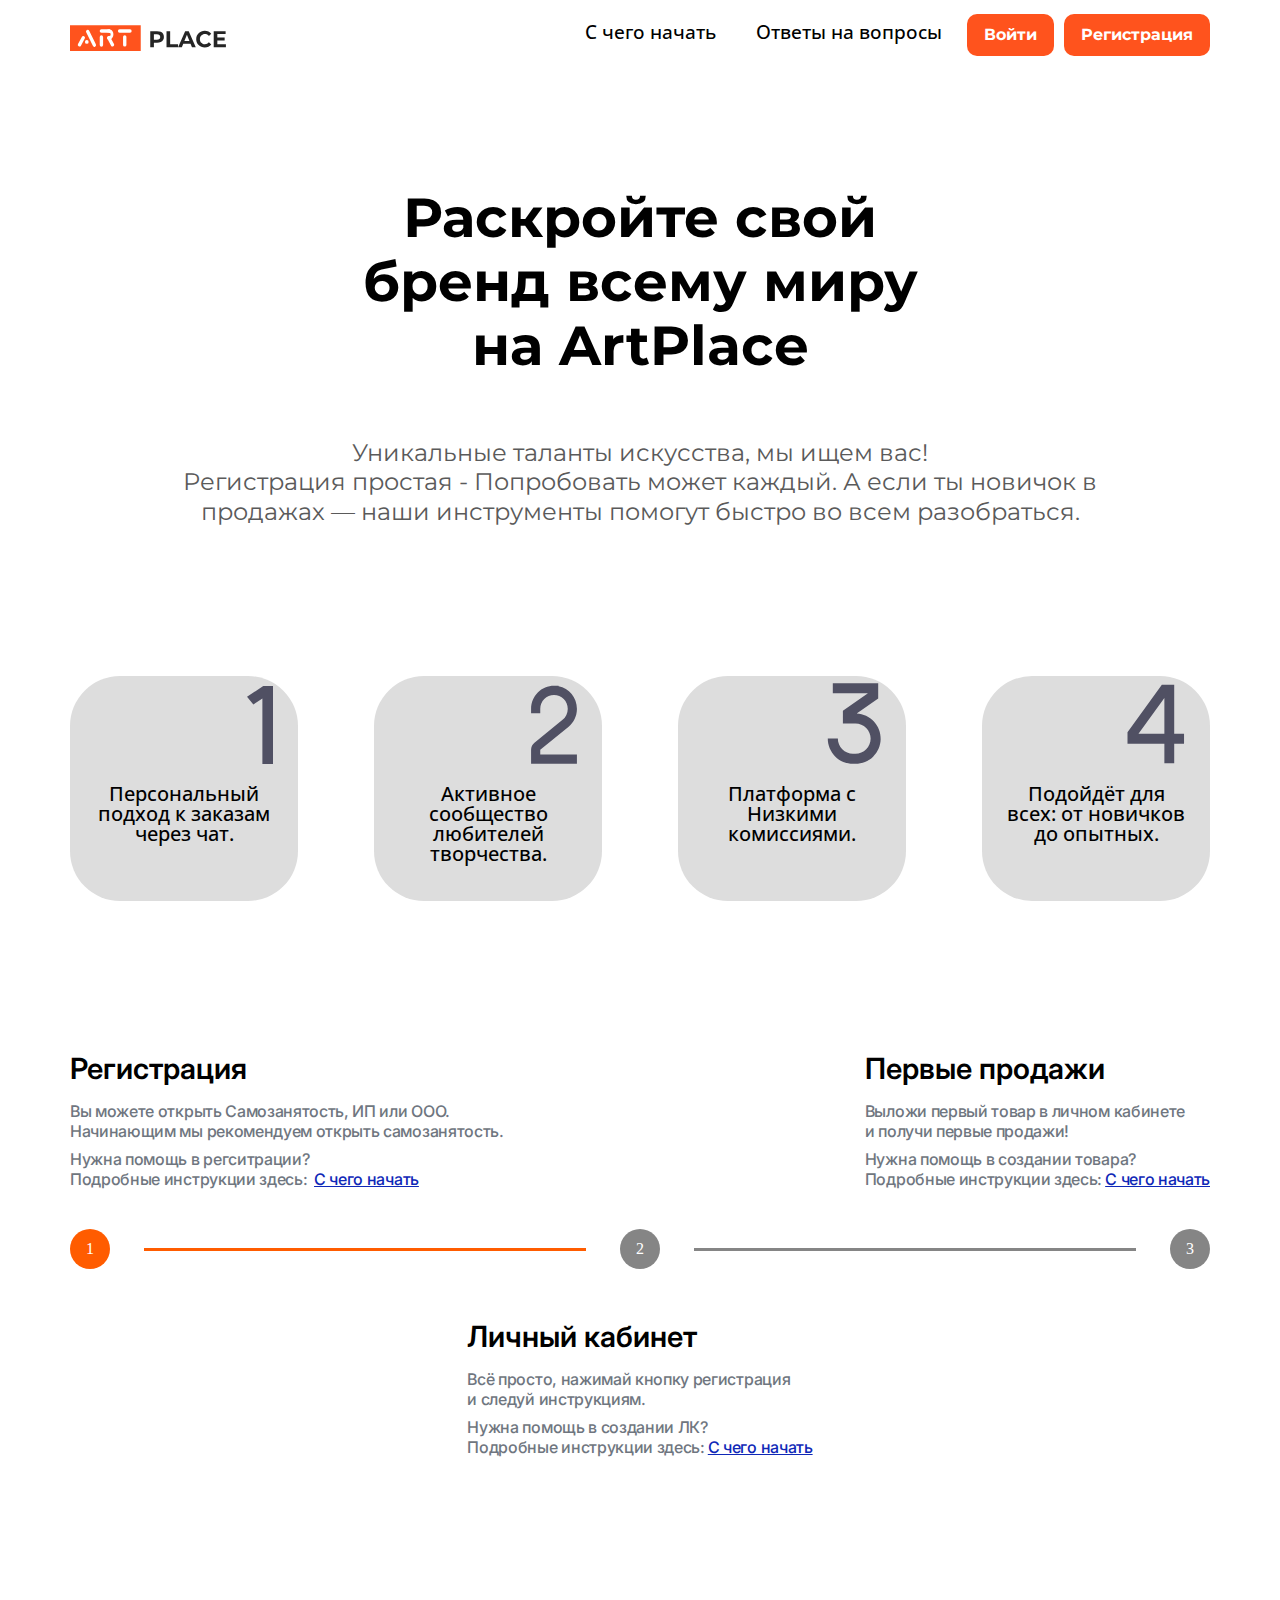
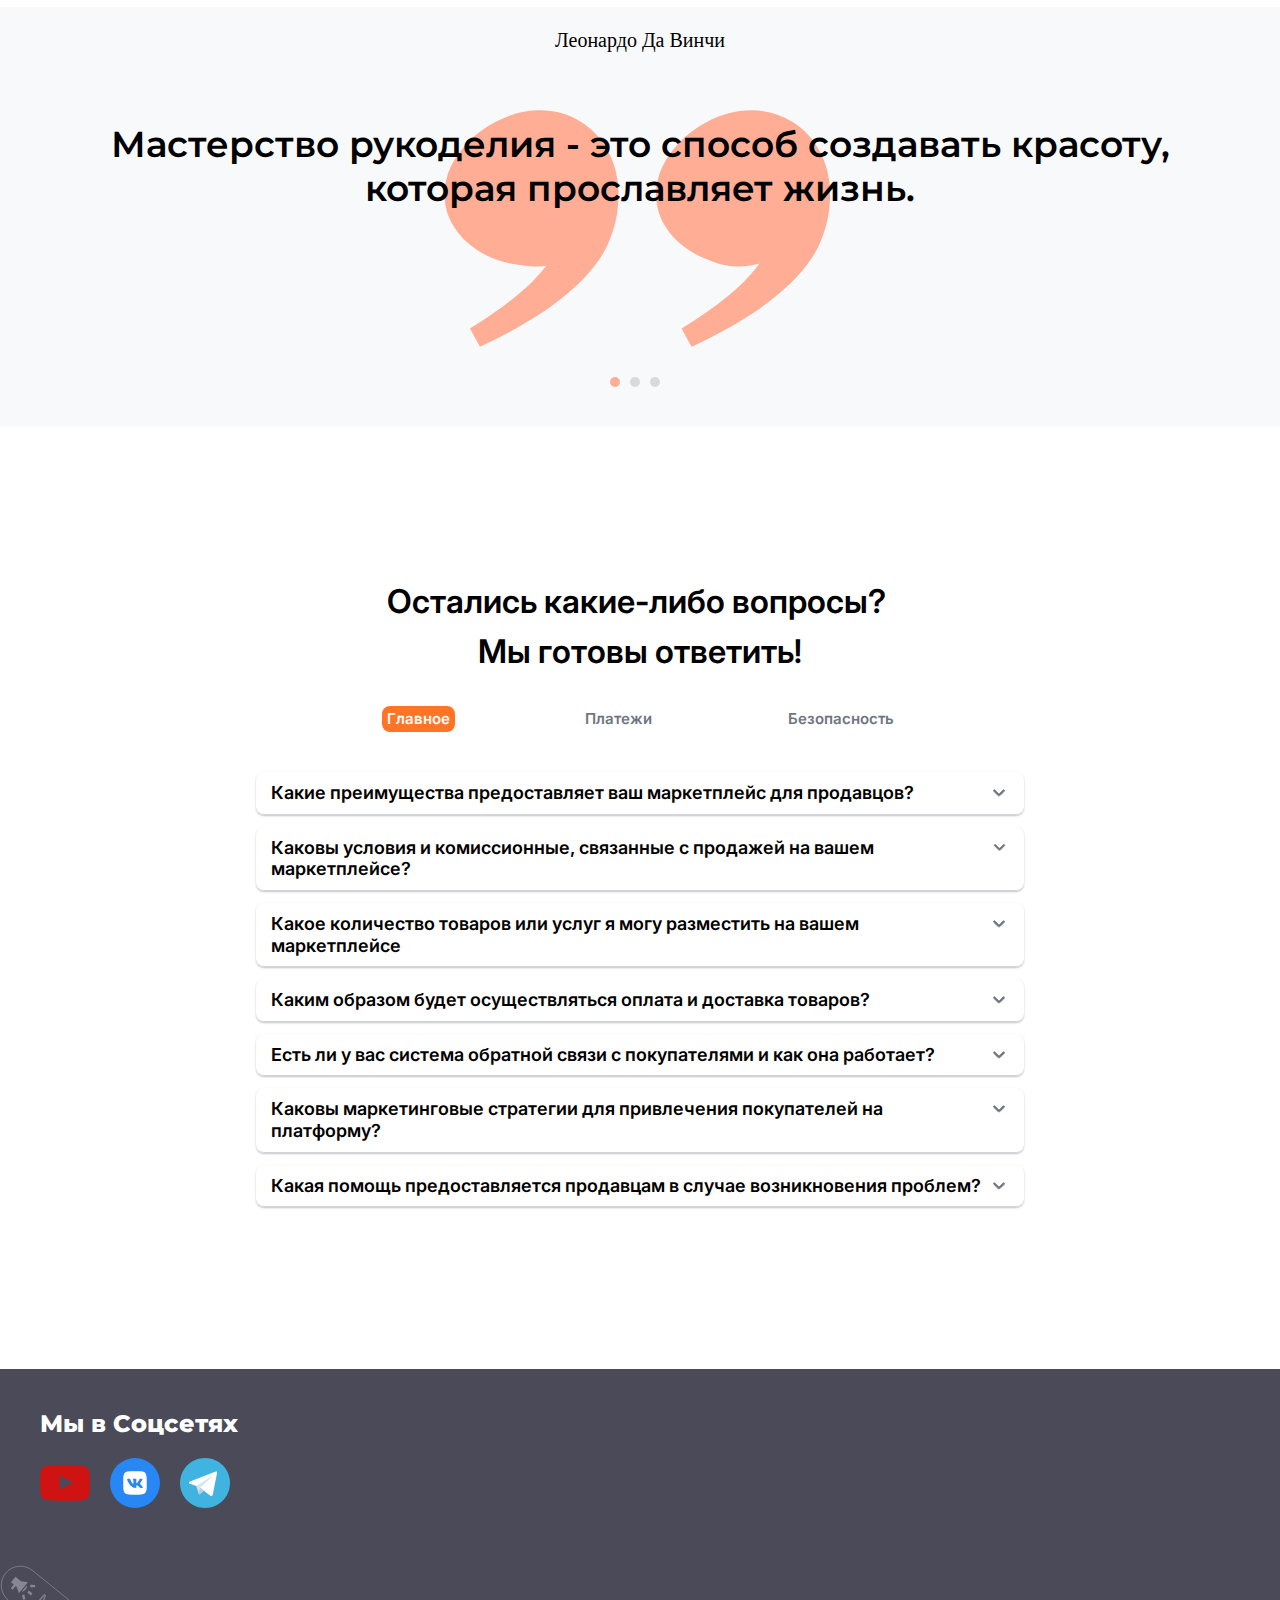
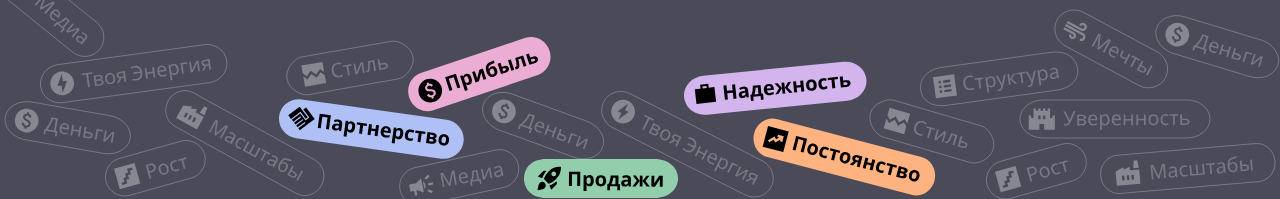
==== commit 7c151e7a: "first steps" ====
--- a/templates/index.html
+++ b/templates/index.html
@@ -52,10 +52,10 @@
 			<span>продажах — наши инструменты помогут быстро во всем разобраться.</span>
 		</div>
 		<div class="delivery">
-			<div class="item"><div class="point">1</div><div class="description"> Персональный подход к заказам через чат.</div></div>
-			<div class="item"><div class="point">2</div><div class="description"> Активное сообщество любителей творчества</div></div>
-			<div class="item"><div class="point">3</div><div class="description"> Платформа с Низкими комиссиями</div></div>
-			<div class="item"><div class="point">4</div><div class="description"> Персональный подход к заказам через чат.</div></div>
+			<div class="item"><div class="point"><img src="../assets/icons/one.svg" alt="" srcset=""></div><div class="description"> Персональный подход к заказам через чат.</div></div>
+			<div class="item"><div class="point"><img src="../assets/icons/two.svg" alt="" srcset=""></div><div class="description"> Активное сообщество любителей творчества.</div></div>
+			<div class="item"><div class="point"><img src="../assets/icons/three.svg" alt="" srcset=""></div><div class="description"> Платформа с Низкими комиссиями.</div></div>
+			<div class="item"><div class="point"><img src="../assets/icons/four.svg" alt="" srcset=""></div><div class="description"> Подойдёт для всех: от новичков до опытных.</div></div>
 		</div>
 		<div class="steps">
 			<div class="first-line">
